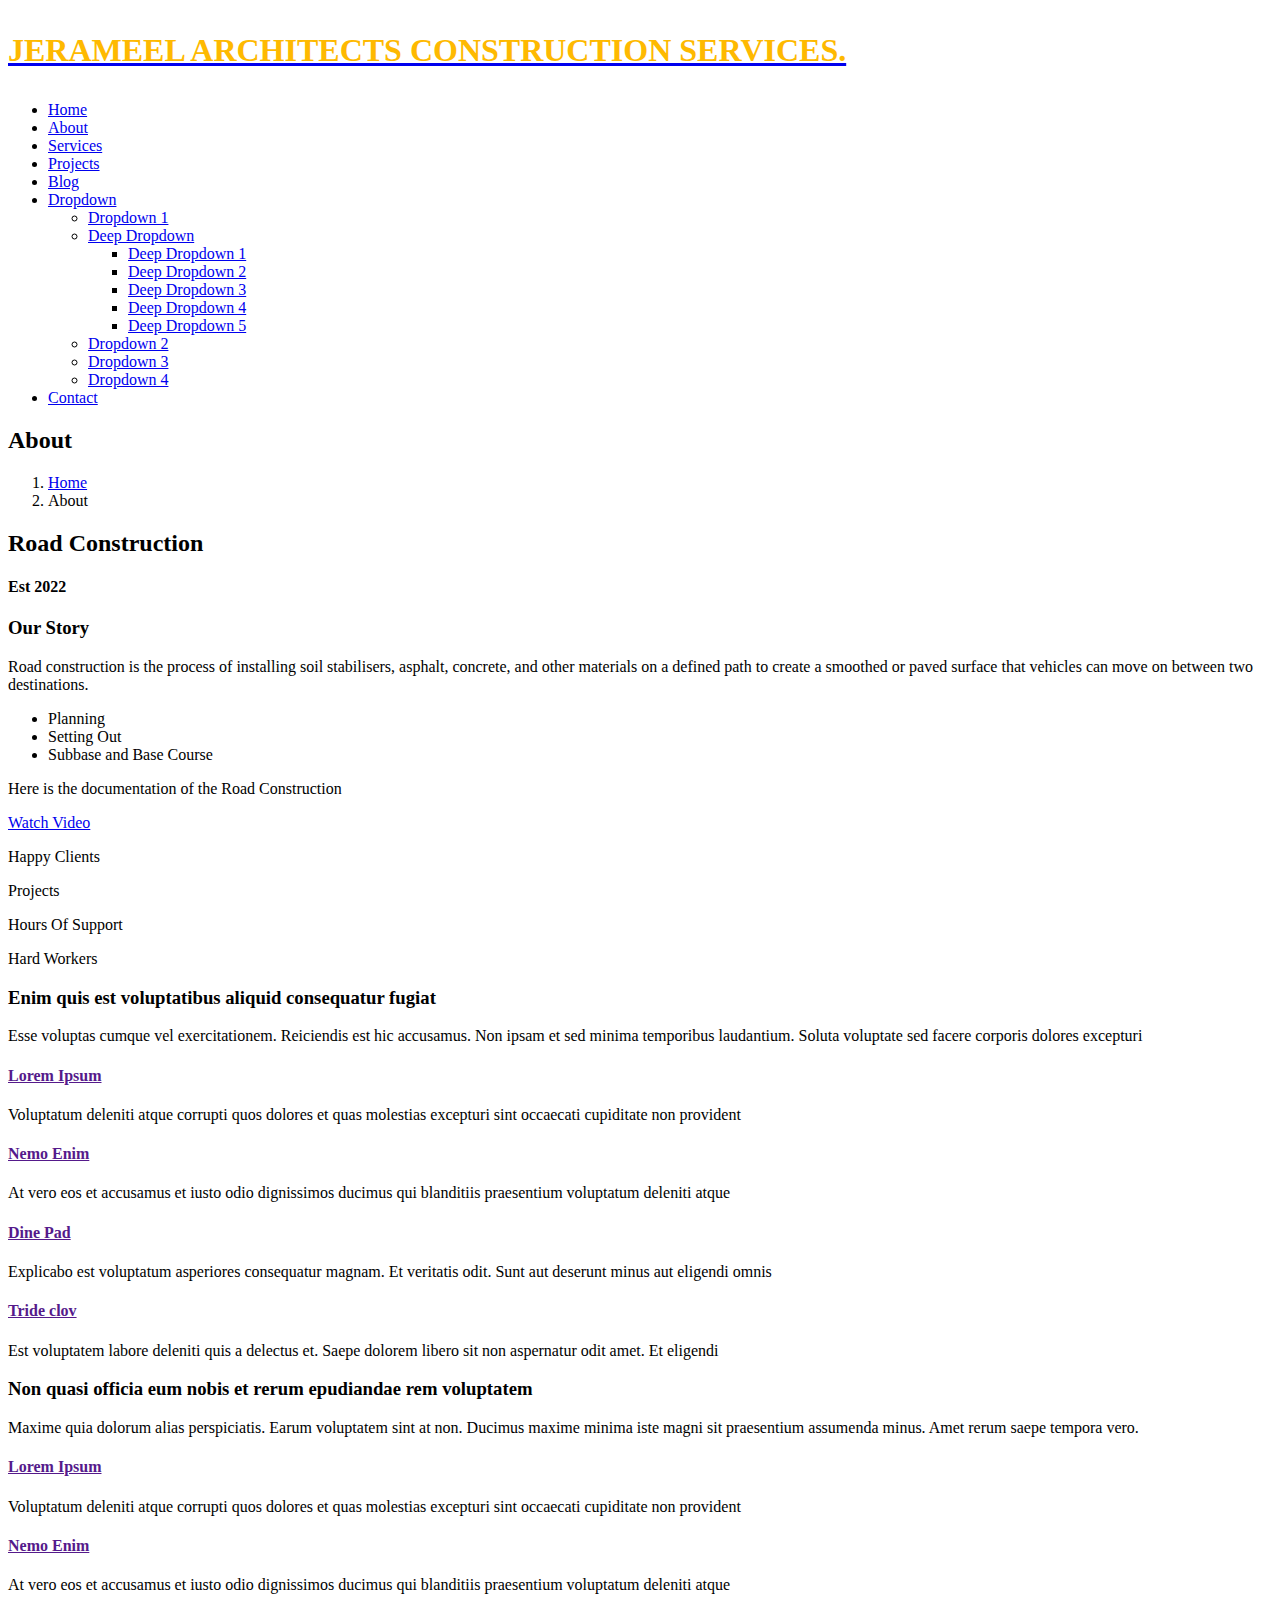
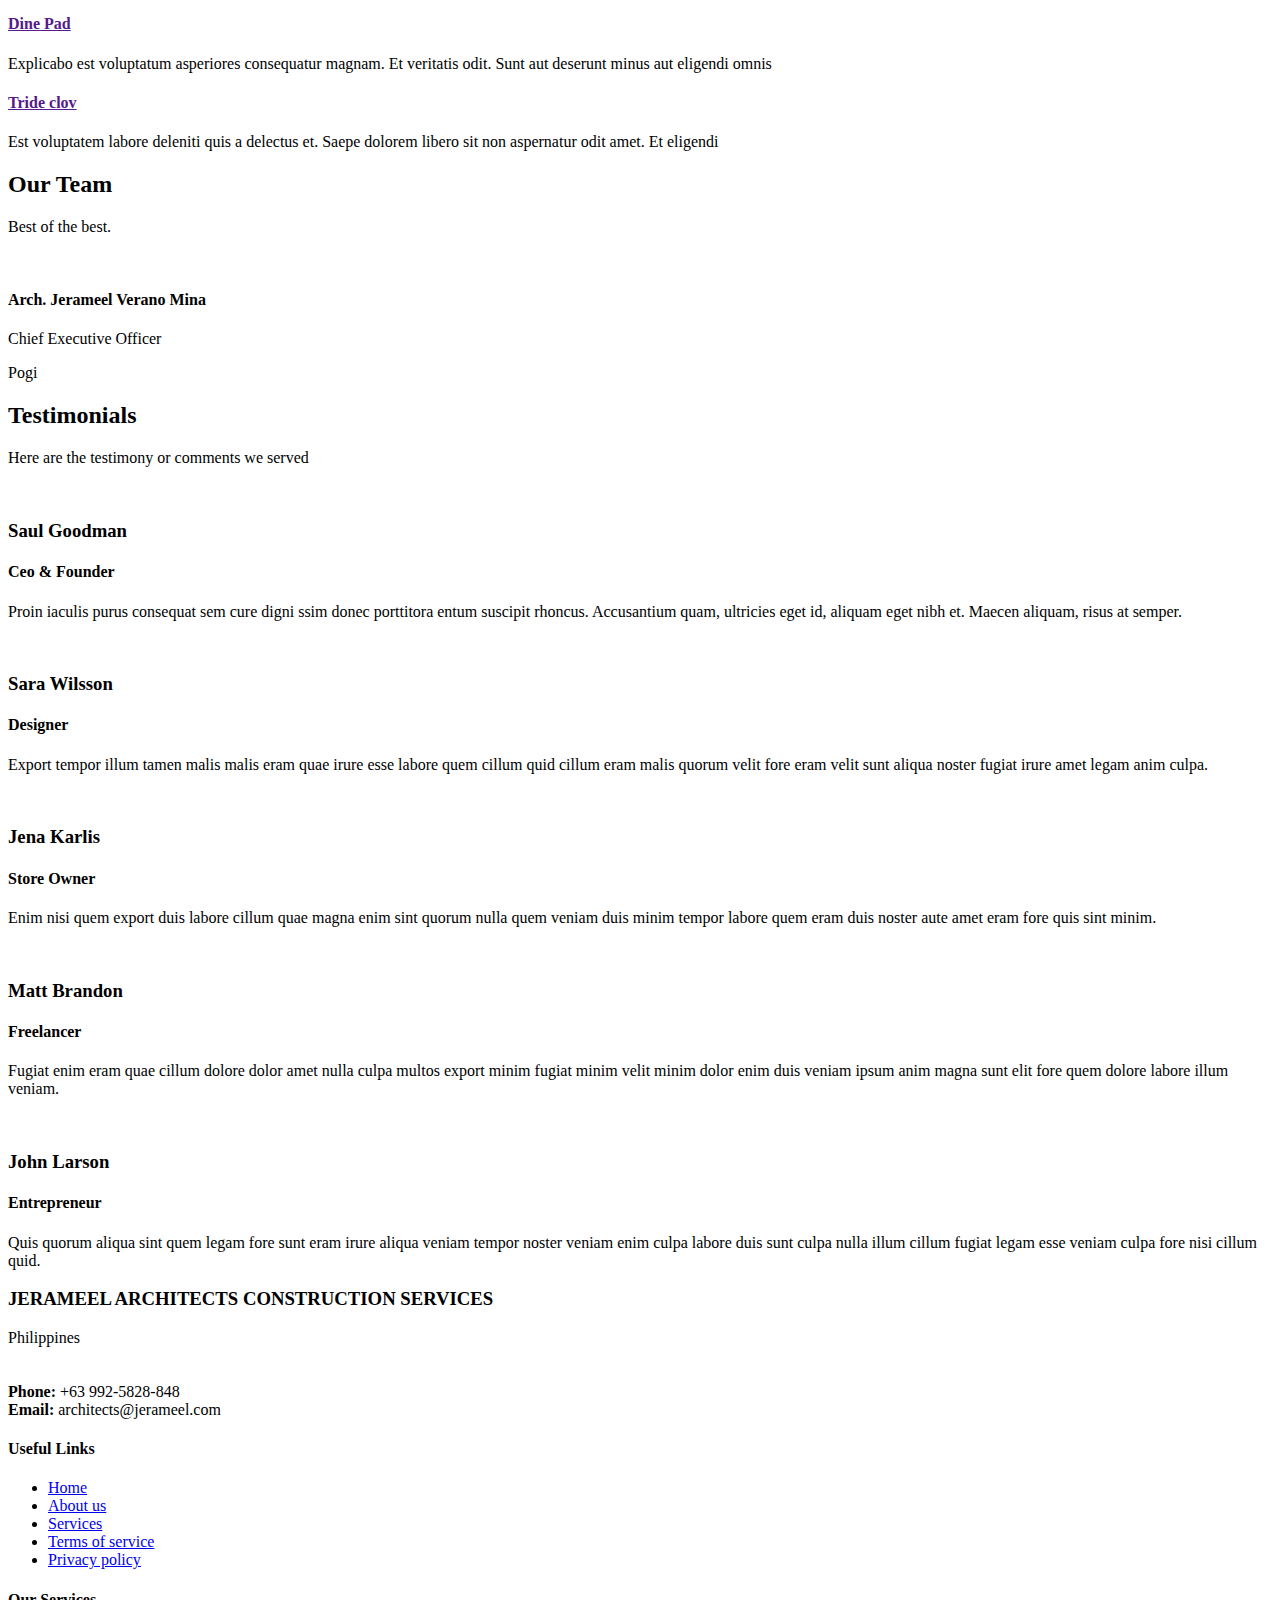
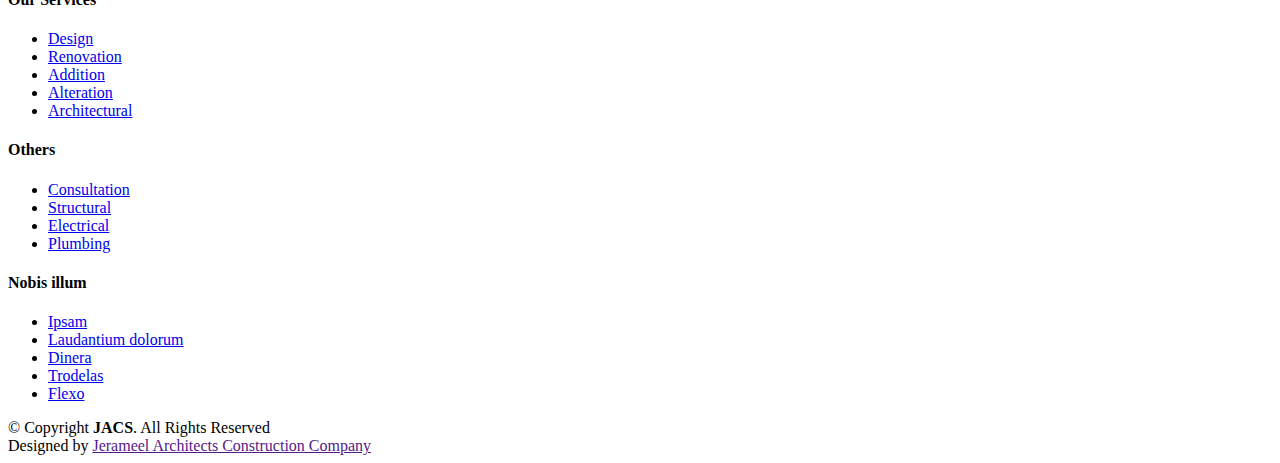
==== about.html @ 63c8a8a0 "Add files via upload" ====
<!DOCTYPE html>
<html lang="en">

<head>
  <meta charset="utf-8">
  <meta content="width=device-width, initial-scale=1.0" name="viewport">

  <title>JACS Bootstrap Template - About</title>
  <meta content="" name="description">
  <meta content="" name="keywords">

  <!-- Favicons -->
  <link href="assets/img/favicon.png" rel="icon">
  <link href="assets/img/apple-touch-icon.png" rel="apple-touch-icon">

  <!-- Google Fonts -->
  <link rel="preconnect" href="https://fonts.googleapis.com">
  <link rel="preconnect" href="https://fonts.gstatic.com" crossorigin>
  <link href="https://fonts.googleapis.com/css2?family=Open+Sans:ital,wght@0,300;0,400;0,500;0,600;0,700;1,300;1,400;1,600;1,700&family=Roboto:ital,wght@0,300;0,400;0,500;0,600;0,700;1,300;1,400;1,500;1,600;1,700&family=Work+Sans:ital,wght@0,300;0,400;0,500;0,600;0,700;1,300;1,400;1,500;1,600;1,700&display=swap" rel="stylesheet">

  <!-- Vendor CSS Files -->
  <link href="assets/vendor/bootstrap/css/bootstrap.min.css" rel="stylesheet">
  <link href="assets/vendor/bootstrap-icons/bootstrap-icons.css" rel="stylesheet">
  <link href="assets/vendor/fontawesome-free/css/all.min.css" rel="stylesheet">
  <link href="assets/vendor/aos/aos.css" rel="stylesheet">
  <link href="assets/vendor/glightbox/css/glightbox.min.css" rel="stylesheet">
  <link href="assets/vendor/swiper/swiper-bundle.min.css" rel="stylesheet">

  <!-- Template Main CSS File -->
  <link href="assets/css/main.css" rel="stylesheet">

  <!-- =======================================================
  * Template Name: JACS - v1.3.0
  * Template URL: https://bootstrapmade.com/JACS-bootstrap-construction-website-template/
  * Author: BootstrapMade.com
  * License: https://bootstrapmade.com/license/
  ======================================================== -->
</head>

<body>

  <!-- ======= Header ======= -->
  <header id="header" class="header d-flex align-items-center">
    <div class="container-fluid container-xl d-flex align-items-center justify-content-between">

      <a href="index.html" class="logo d-flex align-items-center">
        <!-- Uncomment the line below if you also wish to use an image logo -->
        <!-- <img src="assets/img/logo.png" alt=""> -->
        <h1><p style="color:#feb900">JERAMEEL ARCHITECTS CONSTRUCTION SERVICES.</p></h1>
      </a>

      <i class="mobile-nav-toggle mobile-nav-show bi bi-list"></i>
      <i class="mobile-nav-toggle mobile-nav-hide d-none bi bi-x"></i>
      <nav id="navbar" class="navbar">
        <ul>
          <li><a href="index.html">Home</a></li>
          <li><a href="about.html" class="active">About</a></li>
          <li><a href="services.html">Services</a></li>
          <li><a href="projects.html">Projects</a></li>
          <li><a href="blog.html">Blog</a></li>
          <li class="dropdown"><a href="#"><span>Dropdown</span> <i class="bi bi-chevron-down dropdown-indicator"></i></a>
            <ul>
              <li><a href="#">Dropdown 1</a></li>
              <li class="dropdown"><a href="#"><span>Deep Dropdown</span> <i class="bi bi-chevron-down dropdown-indicator"></i></a>
                <ul>
                  <li><a href="#">Deep Dropdown 1</a></li>
                  <li><a href="#">Deep Dropdown 2</a></li>
                  <li><a href="#">Deep Dropdown 3</a></li>
                  <li><a href="#">Deep Dropdown 4</a></li>
                  <li><a href="#">Deep Dropdown 5</a></li>
                </ul>
              </li>
              <li><a href="#">Dropdown 2</a></li>
              <li><a href="#">Dropdown 3</a></li>
              <li><a href="#">Dropdown 4</a></li>
            </ul>
          </li>
          <li><a href="contact.html">Contact</a></li>
        </ul>
      </nav><!-- .navbar -->

    </div>
  </header><!-- End Header -->

  <main id="main">

    <!-- ======= Breadcrumbs ======= -->
    <div class="breadcrumbs d-flex align-items-center" style="background-image: url('assets/img/breadcrumbs-bg.jpg');">
      <div class="container position-relative d-flex flex-column align-items-center" data-aos="fade">

        <h2>About</h2>
        <ol>
          <li><a href="index.html">Home</a></li>
          <li>About</li>
        </ol>

      </div>
    </div><!-- End Breadcrumbs -->

    <!-- ======= About Section ======= -->
    <section id="about" class="about">
      <div class="container" data-aos="fade-up">

        <div class="row position-relative">

          <div class="col-lg-7 about-img" style="background-image: url(assets/img/about.jpg);"></div>

          <div class="col-lg-7">
            <h2>Road Construction</h2>
            <div class="our-story">
              <h4>Est 2022</h4>
              <h3>Our Story</h3>
              <p>Road construction is the process of installing soil stabilisers, asphalt, concrete, and other materials on a defined path to create a smoothed or paved surface that vehicles can move on between two destinations.</p>
              <ul>
                <li><i class="bi bi-check-circle"></i> <span>Planning</span></li>
                <li><i class="bi bi-check-circle"></i> <span>Setting Out</span></li>
                <li><i class="bi bi-check-circle"></i> <span>Subbase and Base Course</span></li>
              </ul>
              <p>Here is the documentation of the Road Construction</p>

              <div class="watch-video d-flex align-items-center position-relative">
                <i class="bi bi-play-circle"></i>
                <a href="https://www.youtube.com/watch?v=LXb3EKWsInQ" class="glightbox stretched-link">Watch Video</a>
              </div>
            </div>
          </div>

        </div>

      </div>
    </section>
    <!-- End About Section -->

    <!-- ======= Stats Counter Section ======= -->
    <section id="stats-counter" class="stats-counter section-bg">
      <div class="container">

        <div class="row gy-4">

          <div class="col-lg-3 col-md-6">
            <div class="stats-item d-flex align-items-center w-100 h-100">
              <i class="bi bi-emoji-smile color-blue flex-shrink-0"></i>
              <div>
                <span data-purecounter-start="0" data-purecounter-end="232" data-purecounter-duration="1" class="purecounter"></span>
                <p>Happy Clients</p>
              </div>
            </div>
          </div><!-- End Stats Item -->

          <div class="col-lg-3 col-md-6">
            <div class="stats-item d-flex align-items-center w-100 h-100">
              <i class="bi bi-journal-richtext color-orange flex-shrink-0"></i>
              <div>
                <span data-purecounter-start="0" data-purecounter-end="521" data-purecounter-duration="1" class="purecounter"></span>
                <p>Projects</p>
              </div>
            </div>
          </div><!-- End Stats Item -->

          <div class="col-lg-3 col-md-6">
            <div class="stats-item d-flex align-items-center w-100 h-100">
              <i class="bi bi-headset color-green flex-shrink-0"></i>
              <div>
                <span data-purecounter-start="0" data-purecounter-end="1463" data-purecounter-duration="1" class="purecounter"></span>
                <p>Hours Of Support</p>
              </div>
            </div>
          </div><!-- End Stats Item -->

          <div class="col-lg-3 col-md-6">
            <div class="stats-item d-flex align-items-center w-100 h-100">
              <i class="bi bi-people color-pink flex-shrink-0"></i>
              <div>
                <span data-purecounter-start="0" data-purecounter-end="15" data-purecounter-duration="1" class="purecounter"></span>
                <p>Hard Workers</p>
              </div>
            </div>
          </div><!-- End Stats Item -->

        </div>

      </div>
    </section><!-- End Stats Counter Section -->

    <!-- ======= Alt Services Section ======= -->
    <section id="alt-services" class="alt-services">
      <div class="container" data-aos="fade-up">

        <div class="row justify-content-around gy-4">
          <div class="col-lg-6 img-bg" style="background-image: url(assets/img/alt-services.jpg);" data-aos="zoom-in" data-aos-delay="100"></div>

          <div class="col-lg-5 d-flex flex-column justify-content-center">
            <h3>Enim quis est voluptatibus aliquid consequatur fugiat</h3>
            <p>Esse voluptas cumque vel exercitationem. Reiciendis est hic accusamus. Non ipsam et sed minima temporibus laudantium. Soluta voluptate sed facere corporis dolores excepturi</p>

            <div class="icon-box d-flex position-relative" data-aos="fade-up" data-aos-delay="100">
              <i class="bi bi-easel flex-shrink-0"></i>
              <div>
                <h4><a href="" class="stretched-link">Lorem Ipsum</a></h4>
                <p>Voluptatum deleniti atque corrupti quos dolores et quas molestias excepturi sint occaecati cupiditate non provident</p>
              </div>
            </div><!-- End Icon Box -->

            <div class="icon-box d-flex position-relative" data-aos="fade-up" data-aos-delay="200">
              <i class="bi bi-patch-check flex-shrink-0"></i>
              <div>
                <h4><a href="" class="stretched-link">Nemo Enim</a></h4>
                <p>At vero eos et accusamus et iusto odio dignissimos ducimus qui blanditiis praesentium voluptatum deleniti atque</p>
              </div>
            </div><!-- End Icon Box -->

            <div class="icon-box d-flex position-relative" data-aos="fade-up" data-aos-delay="300">
              <i class="bi bi-brightness-high flex-shrink-0"></i>
              <div>
                <h4><a href="" class="stretched-link">Dine Pad</a></h4>
                <p>Explicabo est voluptatum asperiores consequatur magnam. Et veritatis odit. Sunt aut deserunt minus aut eligendi omnis</p>
              </div>
            </div><!-- End Icon Box -->

            <div class="icon-box d-flex position-relative" data-aos="fade-up" data-aos-delay="400">
              <i class="bi bi-brightness-high flex-shrink-0"></i>
              <div>
                <h4><a href="" class="stretched-link">Tride clov</a></h4>
                <p>Est voluptatem labore deleniti quis a delectus et. Saepe dolorem libero sit non aspernatur odit amet. Et eligendi</p>
              </div>
            </div><!-- End Icon Box -->

          </div>
        </div>

      </div>
    </section><!-- End Alt Services Section -->

    <!-- ======= Alt Services Section 2 ======= -->
    <section id="alt-services-2" class="alt-services section-bg">
      <div class="container" data-aos="fade-up">

        <div class="row justify-content-around gy-4">
          <div class="col-lg-5 d-flex flex-column justify-content-center">
            <h3>Non quasi officia eum nobis et rerum epudiandae rem voluptatem</h3>
            <p>Maxime quia dolorum alias perspiciatis. Earum voluptatem sint at non. Ducimus maxime minima iste magni sit praesentium assumenda minus. Amet rerum saepe tempora vero.</p>

            <div class="icon-box d-flex position-relative" data-aos="fade-up" data-aos-delay="100">
              <i class="bi bi-easel flex-shrink-0"></i>
              <div>
                <h4><a href="" class="stretched-link">Lorem Ipsum</a></h4>
                <p>Voluptatum deleniti atque corrupti quos dolores et quas molestias excepturi sint occaecati cupiditate non provident</p>
              </div>
            </div><!-- End Icon Box -->

            <div class="icon-box d-flex position-relative" data-aos="fade-up" data-aos-delay="200">
              <i class="bi bi-patch-check flex-shrink-0"></i>
              <div>
                <h4><a href="" class="stretched-link">Nemo Enim</a></h4>
                <p>At vero eos et accusamus et iusto odio dignissimos ducimus qui blanditiis praesentium voluptatum deleniti atque</p>
              </div>
            </div><!-- End Icon Box -->

            <div class="icon-box d-flex position-relative" data-aos="fade-up" data-aos-delay="300">
              <i class="bi bi-brightness-high flex-shrink-0"></i>
              <div>
                <h4><a href="" class="stretched-link">Dine Pad</a></h4>
                <p>Explicabo est voluptatum asperiores consequatur magnam. Et veritatis odit. Sunt aut deserunt minus aut eligendi omnis</p>
              </div>
            </div><!-- End Icon Box -->

            <div class="icon-box d-flex position-relative" data-aos="fade-up" data-aos-delay="400">
              <i class="bi bi-brightness-high flex-shrink-0"></i>
              <div>
                <h4><a href="" class="stretched-link">Tride clov</a></h4>
                <p>Est voluptatem labore deleniti quis a delectus et. Saepe dolorem libero sit non aspernatur odit amet. Et eligendi</p>
              </div>
            </div><!-- End Icon Box -->
          </div>

          <div class="col-lg-6 img-bg" style="background-image: url(assets/img/alt-services-2.jpg);" data-aos="zoom-in" data-aos-delay="100"></div>
        </div>

      </div>
    </section><!-- End Alt Services Section 2 -->

    <!-- ======= Our Team Section ======= -->
    <section id="team" class="team">
      <div class="container" data-aos="fade-up">

        <div class="section-header">
          <h2>Our Team</h2>
          <p>Best of the best.</p>
        </div>

        <div class="row gy-5">

          <div class="col-lg-4 member" data-aos="fade-up" data-aos-delay="100">
            <div class="member-img">
              <img src="assets/img/team/team-1.jpg" class="img-fluid" alt="">
              <div class="social">
                <a href="#"><i class="bi bi-twitter"></i></a>
                <a href="#"><i class="bi bi-facebook"></i></a>
                <a href="#"><i class="bi bi-instagram"></i></a>
                <a href="#"><i class="bi bi-linkedin"></i></a>
              </div>
            </div>
            <div class="member-info text-center">
              <h4>Arch. Jerameel Verano Mina</h4>
              <span>Chief Executive Officer</span>
              <p>Pogi</p>
            </div>
          </div><!-- End Team Member -->

      
    </section><!-- End Our Team Section -->

    <!-- ======= Testimonials Section ======= -->
    <section id="testimonials" class="testimonials section-bg">
      <div class="container" data-aos="fade-up">

        <div class="section-header">
          <h2>Testimonials</h2>
          <p>Here are the testimony or comments we served</p>
        </div>

        <div class="slides-2 swiper">
          <div class="swiper-wrapper">

            <div class="swiper-slide">
              <div class="testimonial-wrap">
                <div class="testimonial-item">
                  <img src="assets/img/testimonials/testimonials-1.jpg" class="testimonial-img" alt="">
                  <h3>Saul Goodman</h3>
                  <h4>Ceo &amp; Founder</h4>
                  <div class="stars">
                    <i class="bi bi-star-fill"></i><i class="bi bi-star-fill"></i><i class="bi bi-star-fill"></i><i class="bi bi-star-fill"></i><i class="bi bi-star-fill"></i>
                  </div>
                  <p>
                    <i class="bi bi-quote quote-icon-left"></i>
                    Proin iaculis purus consequat sem cure digni ssim donec porttitora entum suscipit rhoncus. Accusantium quam, ultricies eget id, aliquam eget nibh et. Maecen aliquam, risus at semper.
                    <i class="bi bi-quote quote-icon-right"></i>
                  </p>
                </div>
              </div>
            </div><!-- End testimonial item -->

            <div class="swiper-slide">
              <div class="testimonial-wrap">
                <div class="testimonial-item">
                  <img src="assets/img/testimonials/testimonials-2.jpg" class="testimonial-img" alt="">
                  <h3>Sara Wilsson</h3>
                  <h4>Designer</h4>
                  <div class="stars">
                    <i class="bi bi-star-fill"></i><i class="bi bi-star-fill"></i><i class="bi bi-star-fill"></i><i class="bi bi-star-fill"></i><i class="bi bi-star-fill"></i>
                  </div>
                  <p>
                    <i class="bi bi-quote quote-icon-left"></i>
                    Export tempor illum tamen malis malis eram quae irure esse labore quem cillum quid cillum eram malis quorum velit fore eram velit sunt aliqua noster fugiat irure amet legam anim culpa.
                    <i class="bi bi-quote quote-icon-right"></i>
                  </p>
                </div>
              </div>
            </div><!-- End testimonial item -->

            <div class="swiper-slide">
              <div class="testimonial-wrap">
                <div class="testimonial-item">
                  <img src="assets/img/testimonials/testimonials-3.jpg" class="testimonial-img" alt="">
                  <h3>Jena Karlis</h3>
                  <h4>Store Owner</h4>
                  <div class="stars">
                    <i class="bi bi-star-fill"></i><i class="bi bi-star-fill"></i><i class="bi bi-star-fill"></i><i class="bi bi-star-fill"></i><i class="bi bi-star-fill"></i>
                  </div>
                  <p>
                    <i class="bi bi-quote quote-icon-left"></i>
                    Enim nisi quem export duis labore cillum quae magna enim sint quorum nulla quem veniam duis minim tempor labore quem eram duis noster aute amet eram fore quis sint minim.
                    <i class="bi bi-quote quote-icon-right"></i>
                  </p>
                </div>
              </div>
            </div><!-- End testimonial item -->

            <div class="swiper-slide">
              <div class="testimonial-wrap">
                <div class="testimonial-item">
                  <img src="assets/img/testimonials/testimonials-4.jpg" class="testimonial-img" alt="">
                  <h3>Matt Brandon</h3>
                  <h4>Freelancer</h4>
                  <div class="stars">
                    <i class="bi bi-star-fill"></i><i class="bi bi-star-fill"></i><i class="bi bi-star-fill"></i><i class="bi bi-star-fill"></i><i class="bi bi-star-fill"></i>
                  </div>
                  <p>
                    <i class="bi bi-quote quote-icon-left"></i>
                    Fugiat enim eram quae cillum dolore dolor amet nulla culpa multos export minim fugiat minim velit minim dolor enim duis veniam ipsum anim magna sunt elit fore quem dolore labore illum veniam.
                    <i class="bi bi-quote quote-icon-right"></i>
                  </p>
                </div>
              </div>
            </div><!-- End testimonial item -->

            <div class="swiper-slide">
              <div class="testimonial-wrap">
                <div class="testimonial-item">
                  <img src="assets/img/testimonials/testimonials-5.jpg" class="testimonial-img" alt="">
                  <h3>John Larson</h3>
                  <h4>Entrepreneur</h4>
                  <div class="stars">
                    <i class="bi bi-star-fill"></i><i class="bi bi-star-fill"></i><i class="bi bi-star-fill"></i><i class="bi bi-star-fill"></i><i class="bi bi-star-fill"></i>
                  </div>
                  <p>
                    <i class="bi bi-quote quote-icon-left"></i>
                    Quis quorum aliqua sint quem legam fore sunt eram irure aliqua veniam tempor noster veniam enim culpa labore duis sunt culpa nulla illum cillum fugiat legam esse veniam culpa fore nisi cillum quid.
                    <i class="bi bi-quote quote-icon-right"></i>
                  </p>
                </div>
              </div>
            </div><!-- End testimonial item -->

          </div>
          <div class="swiper-pagination"></div>
        </div>

      </div>
    </section><!-- End Testimonials Section -->

  </main><!-- End #main -->

  <!-- ======= Footer ======= -->
  <footer id="footer" class="footer">

    <div class="footer-content position-relative">
      <div class="container">
        <div class="row">

          <div class="col-lg-4 col-md-6">
            <div class="footer-info">
              <h3>JERAMEEL ARCHITECTS CONSTRUCTION SERVICES</h3>
              <p>
                Philippines <br>
               <br><br>
                <strong>Phone:</strong> +63 992-5828-848<br>
                <strong>Email:</strong> architects@jerameel.com<br>
              </p>
              <div class="social-links d-flex mt-3">
                <a href="#" class="d-flex align-items-center justify-content-center"><i class="bi bi-twitter"></i></a>
                <a href="#" class="d-flex align-items-center justify-content-center"><i class="bi bi-facebook"></i></a>
                <a href="#" class="d-flex align-items-center justify-content-center"><i class="bi bi-instagram"></i></a>
                <a href="#" class="d-flex align-items-center justify-content-center"><i class="bi bi-linkedin"></i></a>
              </div>
            </div>
          </div><!-- End footer info column-->

          <div class="col-lg-2 col-md-3 footer-links">
            <h4>Useful Links</h4>
            <ul>
              <li><a href="#">Home</a></li>
              <li><a href="#">About us</a></li>
              <li><a href="#">Services</a></li>
              <li><a href="#">Terms of service</a></li>
              <li><a href="#">Privacy policy</a></li>
            </ul>
          </div><!-- End footer links column-->

          <div class="col-lg-2 col-md-3 footer-links">
            <h4>Our Services</h4>
            <ul>
              <li><a href="#">Design</a></li>
              <li><a href="#">Renovation</a></li>
              <li><a href="#">Addition</a></li>
              <li><a href="#">Alteration</a></li>
              <li><a href="#">Architectural</a></li>

            </ul>
          </div><!-- End footer links column-->

          <div class="col-lg-2 col-md-3 footer-links">
            <h4>Others </h4>
            <ul>
              <li><a href="#">Consultation</a></li>
              <li><a href="#">Structural</a></li>
              <li><a href="#">Electrical</a></li>
              <li><a href="#">Plumbing</a></li>
            </ul>
          </div><!-- End footer links column-->

          <div class="col-lg-2 col-md-3 footer-links">
            <h4>Nobis illum</h4>
            <ul>
              <li><a href="#">Ipsam</a></li>
              <li><a href="#">Laudantium dolorum</a></li>
              <li><a href="#">Dinera</a></li>
              <li><a href="#">Trodelas</a></li>
              <li><a href="#">Flexo</a></li>
            </ul>
          </div><!-- End footer links column-->

        </div>
      </div>
    </div>

    <div class="footer-legal text-center position-relative">
      <div class="container">
        <div class="copyright">
          &copy; Copyright <strong><span>JACS</span></strong>. All Rights Reserved
        </div>
        <div class="credits">
          <!-- All the links in the footer should remain intact. -->
          <!-- You can delete the links only if you purchased the pro version. -->
          <!-- Licensing information: https://bootstrapmade.com/license/ -->
          <!-- Purchase the pro version with working PHP/AJAX contact form: https://bootstrapmade.com/JACS-bootstrap-construction-website-template/ -->
          Designed by <a href="">Jerameel Architects Construction Company</a>
        </div>
      </div>
    </div>

  </footer>
  <!-- End Footer -->

  <a href="#" class="scroll-top d-flex align-items-center justify-content-center"><i class="bi bi-arrow-up-short"></i></a>

  <div id="preloader"></div>

  <!-- Vendor JS Files -->
  <script src="assets/vendor/bootstrap/js/bootstrap.bundle.min.js"></script>
  <script src="assets/vendor/aos/aos.js"></script>
  <script src="assets/vendor/glightbox/js/glightbox.min.js"></script>
  <script src="assets/vendor/isotope-layout/isotope.pkgd.min.js"></script>
  <script src="assets/vendor/swiper/swiper-bundle.min.js"></script>
  <script src="assets/vendor/purecounter/purecounter_vanilla.js"></script>
  <script src="assets/vendor/php-email-form/validate.js"></script>

  <!-- Template Main JS File -->
  <script src="assets/js/main.js"></script>

</body>

</html>
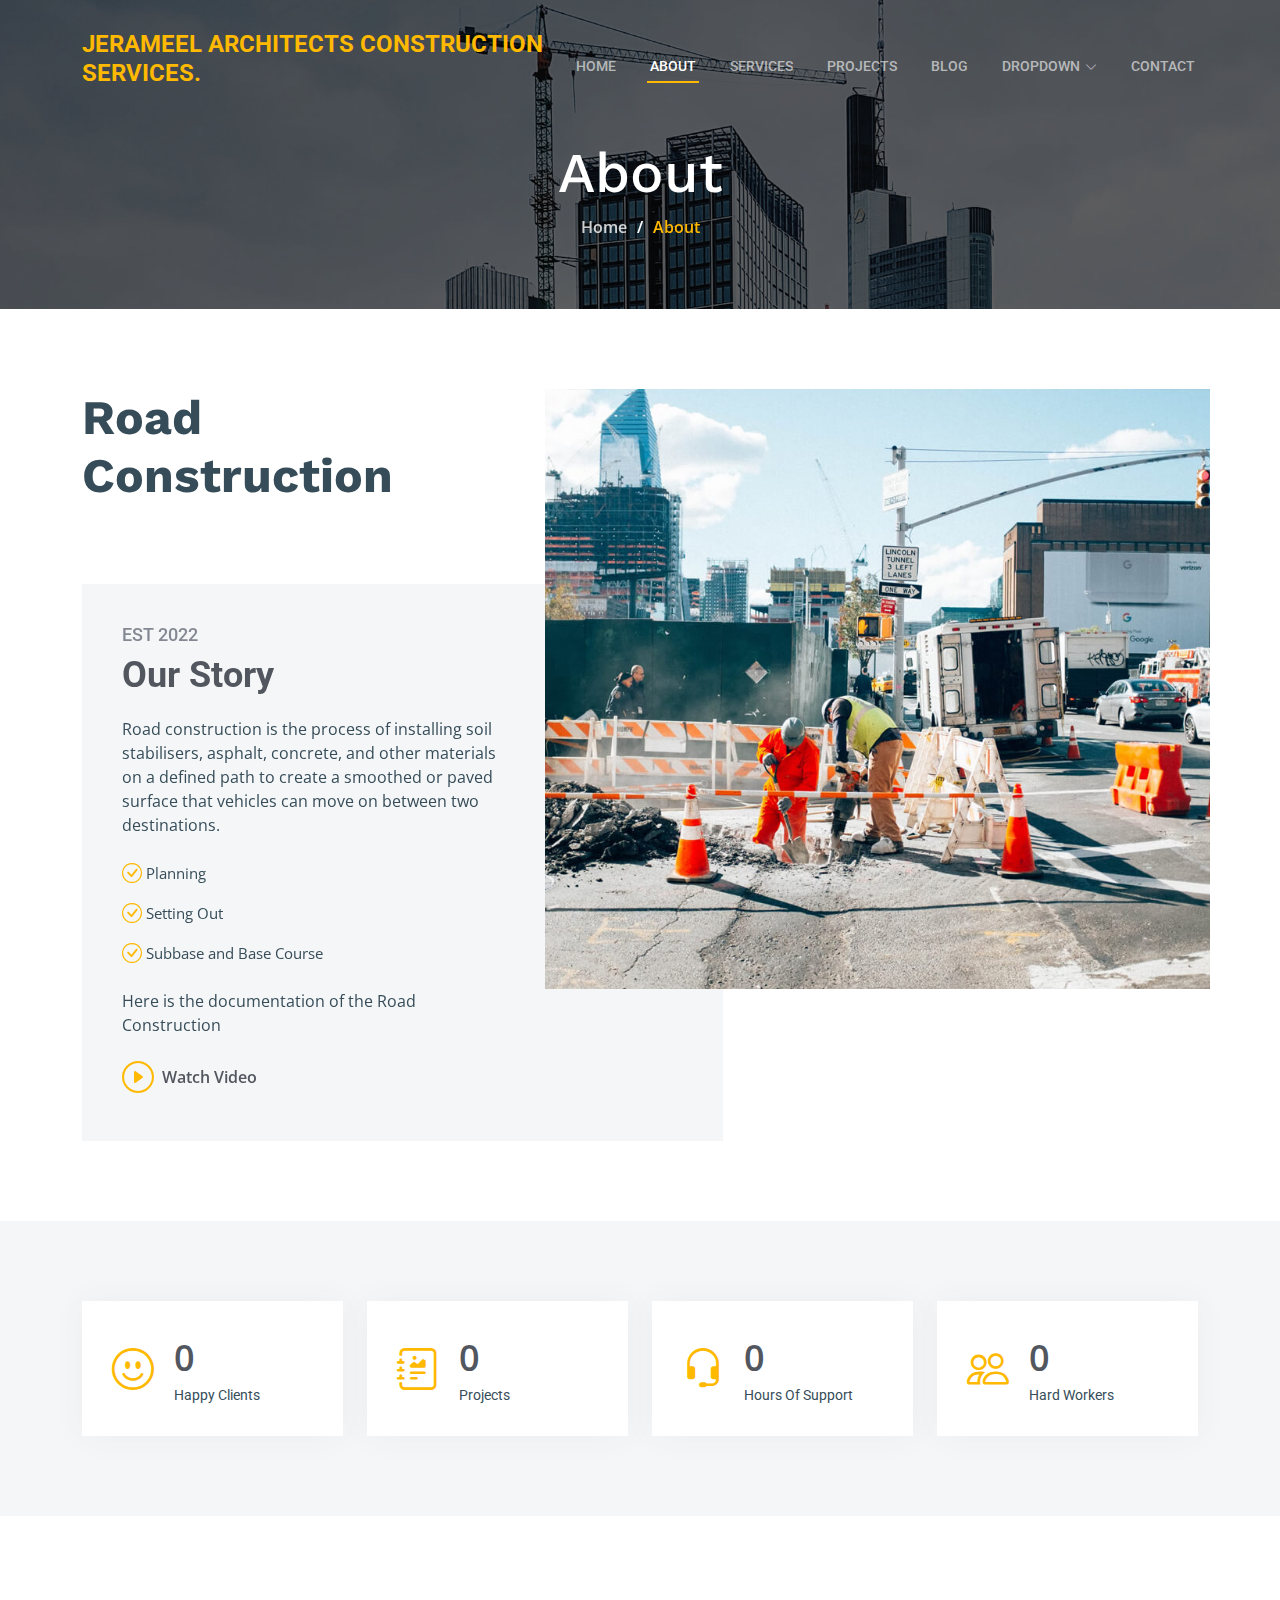
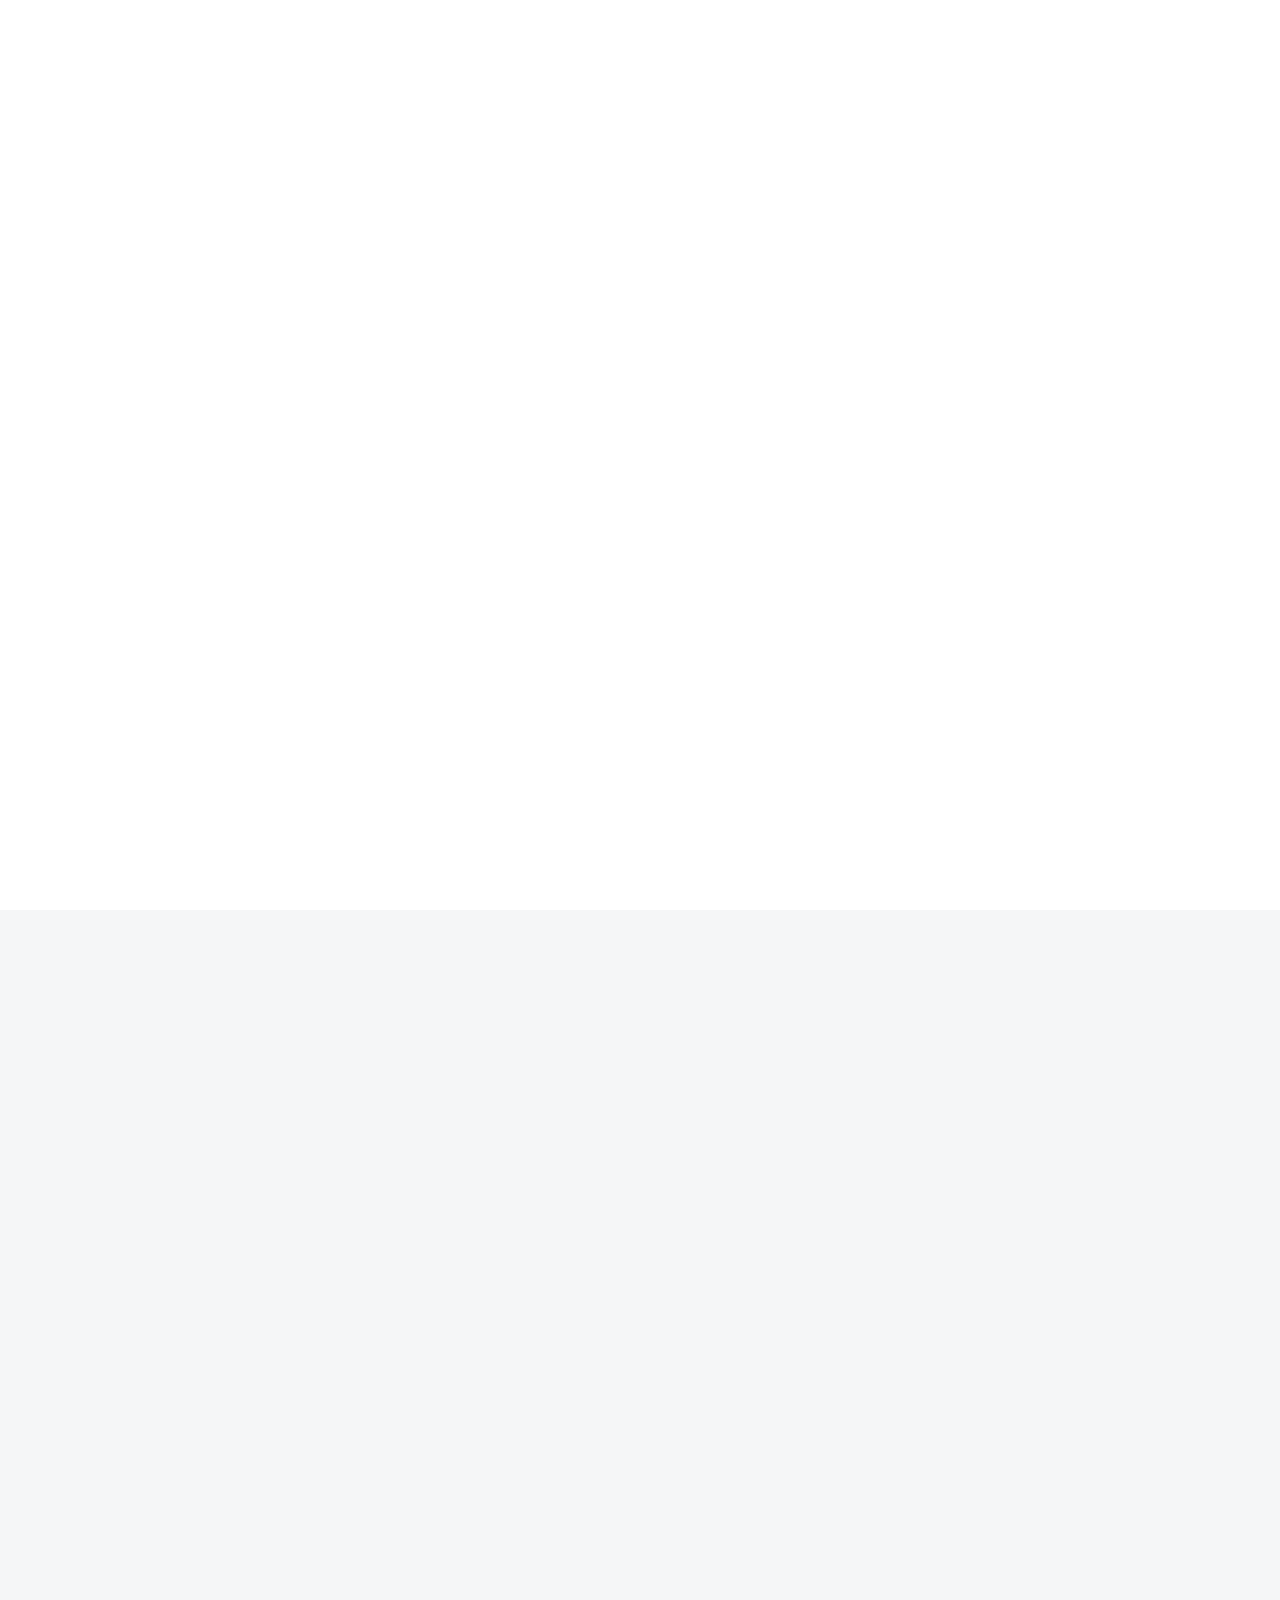
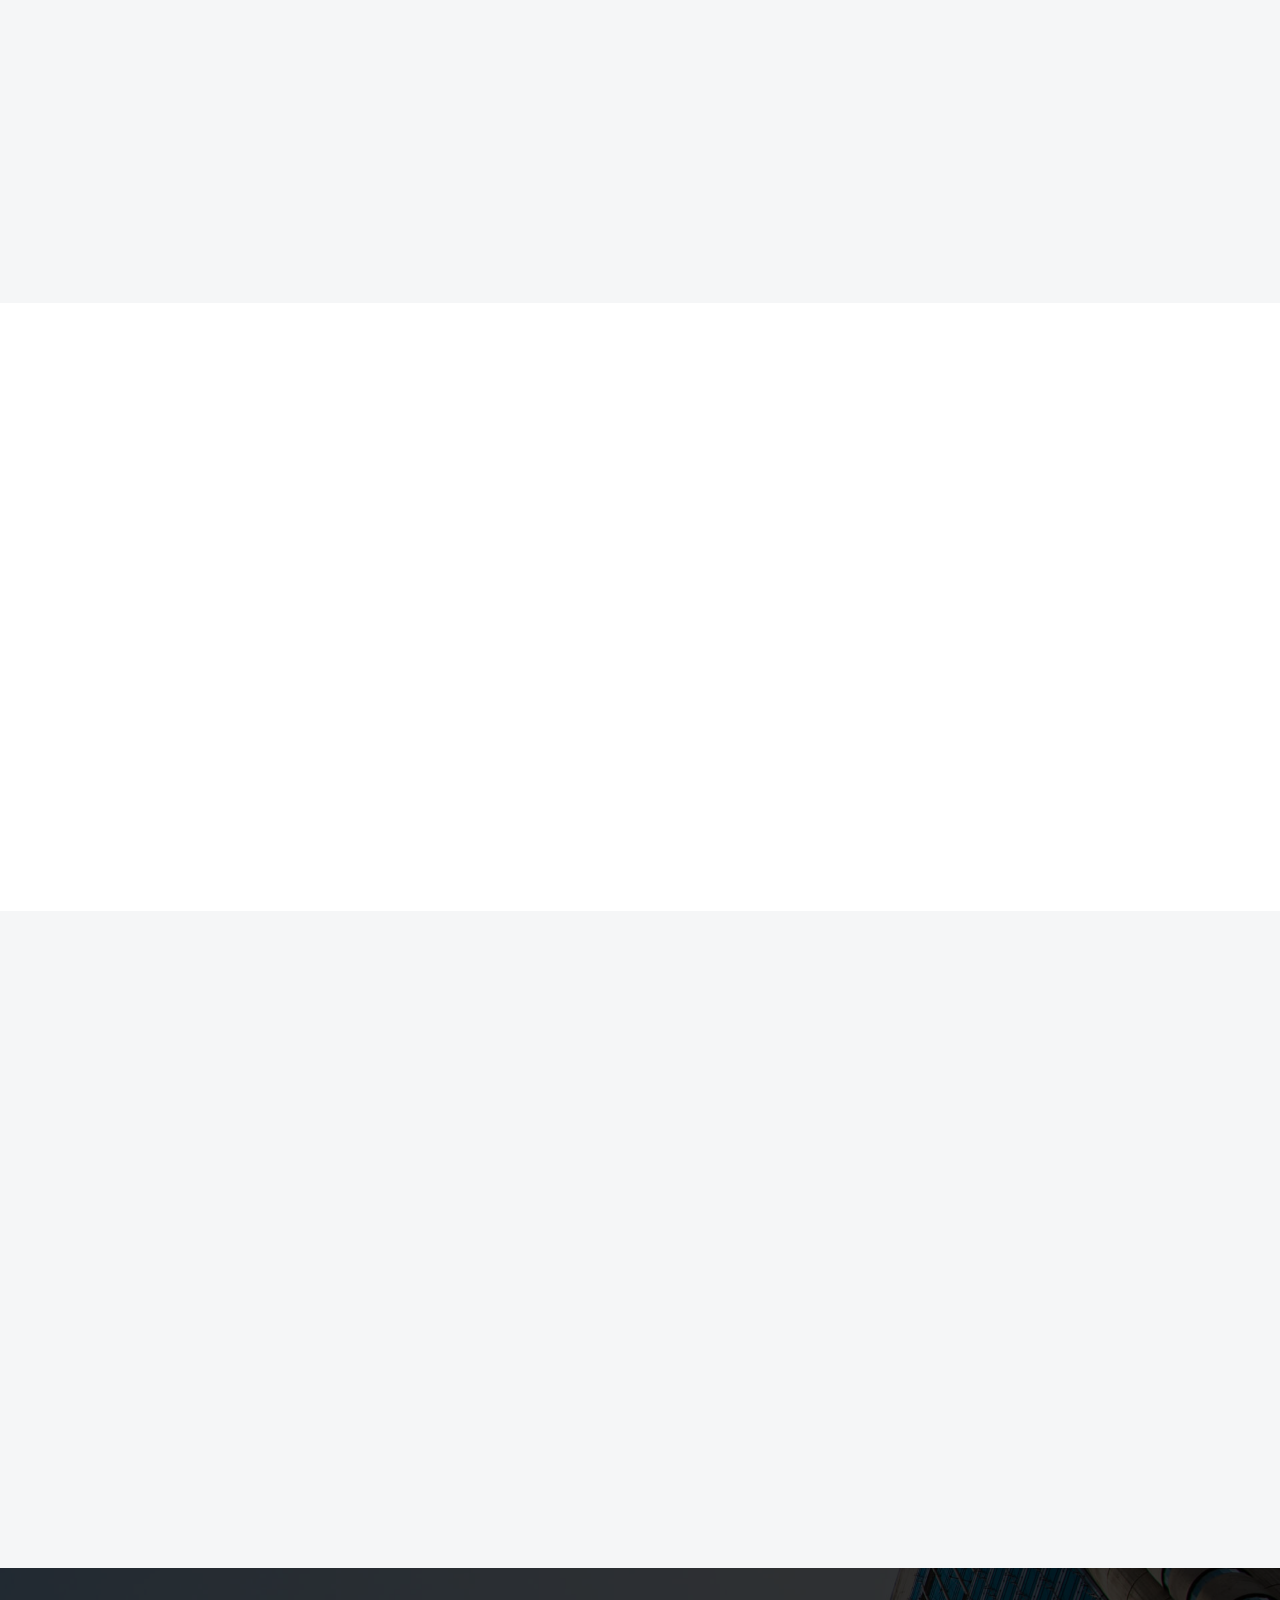
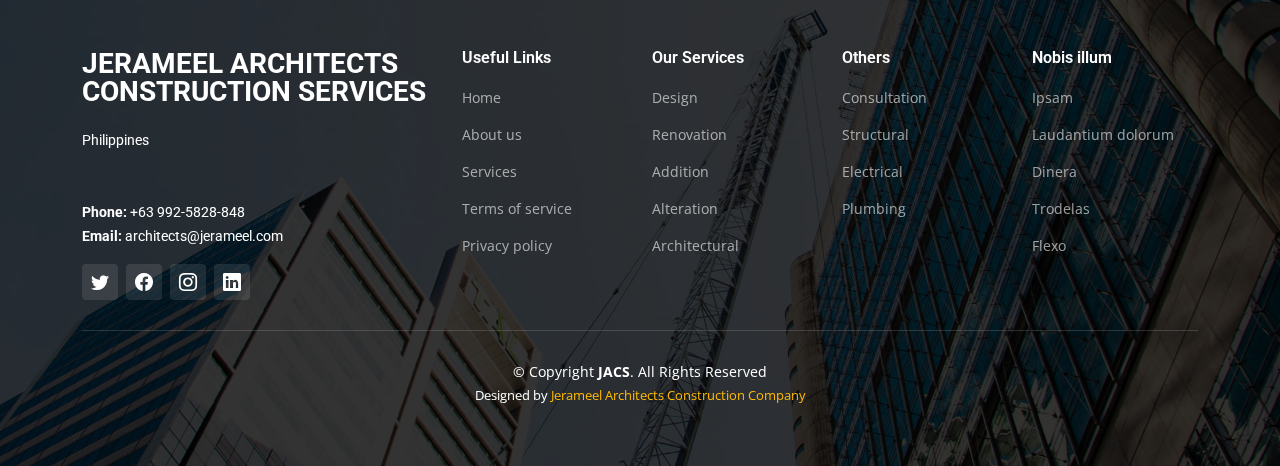
==== commit 4f56edaf: "gjgjg" ====
--- a/about.html
+++ b/about.html
@@ -3,9 +3,9 @@
 
 <head>
   <meta charset="utf-8">
-  <meta content="width=device-width, initial-scale=1.0" name="viewport">
-
-  <title>JACS Bootstrap Template - About</title>
+  <meta content="width=device-width, initial-scale=1.0" name="viewport" >
+
+  <title>JACS okay</title>
   <meta content="" name="description">
   <meta content="" name="keywords">
 
--- a/assets/vendor/fontawesome-free/css/all.min.css
+++ b/assets/vendor/fontawesome-free/css/all.min.css
@@ -0,0 +1,6 @@
+/*!
+ * Font Awesome Free 6.2.1 by @fontawesome - https://fontawesome.com
+ * License - https://fontawesome.com/license/free (Icons: CC BY 4.0, Fonts: SIL OFL 1.1, Code: MIT License)
+ * Copyright 2022 Fonticons, Inc.
+ */
+.fa{font-family:var(--fa-style-family,"Font Awesome 6 Free");font-weight:var(--fa-style,900)}.fa,.fa-brands,.fa-classic,.fa-regular,.fa-sharp,.fa-solid,.fab,.far,.fas{-moz-osx-font-smoothing:grayscale;-webkit-font-smoothing:antialiased;display:var(--fa-display,inline-block);font-style:normal;font-variant:normal;line-height:1;text-rendering:auto}.fa-classic,.fa-regular,.fa-solid,.far,.fas{font-family:"Font Awesome 6 Free"}.fa-brands,.fab{font-family:"Font Awesome 6 Brands"}.fa-1x{font-size:1em}.fa-2x{font-size:2em}.fa-3x{font-size:3em}.fa-4x{font-size:4em}.fa-5x{font-size:5em}.fa-6x{font-size:6em}.fa-7x{font-size:7em}.fa-8x{font-size:8em}.fa-9x{font-size:9em}.fa-10x{font-size:10em}.fa-2xs{font-size:.625em;line-height:.1em;vertical-align:.225em}.fa-xs{font-size:.75em;line-height:.08333em;vertical-align:.125em}.fa-sm{font-size:.875em;line-height:.07143em;vertical-align:.05357em}.fa-lg{font-size:1.25em;line-height:.05em;vertical-align:-.075em}.fa-xl{font-size:1.5em;line-height:.04167em;vertical-align:-.125em}.fa-2xl{font-size:2em;line-height:.03125em;vertical-align:-.1875em}.fa-fw{text-align:center;width:1.25em}.fa-ul{list-style-type:none;margin-left:var(--fa-li-margin,2.5em);padding-left:0}.fa-ul>li{position:relative}.fa-li{left:calc(var(--fa-li-width, 2em)*-1);position:absolute;text-align:center;width:var(--fa-li-width,2em);line-height:inherit}.fa-border{border-radius:var(--fa-border-radius,.1em);border:var(--fa-border-width,.08em) var(--fa-border-style,solid) var(--fa-border-color,#eee);padding:var(--fa-border-padding,.2em .25em .15em)}.fa-pull-left{float:left;margin-right:var(--fa-pull-margin,.3em)}.fa-pull-right{float:right;margin-left:var(--fa-pull-margin,.3em)}.fa-beat{-webkit-animation-name:fa-beat;animation-name:fa-beat;-webkit-animation-delay:var(--fa-animation-delay,0s);animation-delay:var(--fa-animation-delay,0s);-webkit-animation-direction:var(--fa-animation-direction,normal);animation-direction:var(--fa-animation-direction,normal);-webkit-animation-duration:var(--fa-animation-duration,1s);animation-duration:var(--fa-animation-duration,1s);-webkit-animation-iteration-count:var(--fa-animation-iteration-count,infinite);animation-iteration-count:var(--fa-animation-iteration-count,infinite);-webkit-animation-timing-function:var(--fa-animation-timing,ease-in-out);animation-timing-function:var(--fa-animation-timing,ease-in-out)}.fa-bounce{-webkit-animation-name:fa-bounce;animation-name:fa-bounce;-webkit-animation-delay:var(--fa-animation-delay,0s);animation-delay:var(--fa-animation-delay,0s);-webkit-animation-direction:var(--fa-animation-direction,normal);animation-direction:var(--fa-animation-direction,normal);-webkit-animation-duration:var(--fa-animation-duration,1s);animation-duration:var(--fa-animation-duration,1s);-webkit-animation-iteration-count:var(--fa-animation-iteration-count,infinite);animation-iteration-count:var(--fa-animation-iteration-count,infinite);-webkit-animation-timing-function:var(--fa-animation-timing,cubic-bezier(.28,.84,.42,1));animation-timing-function:var(--fa-animation-timing,cubic-bezier(.28,.84,.42,1))}.fa-fade{-webkit-animation-name:fa-fade;animation-name:fa-fade;-webkit-animation-iteration-count:var(--fa-animation-iteration-count,infinite);animation-iteration-count:var(--fa-animation-iteration-count,infinite);-webkit-animation-timing-function:var(--fa-animation-timing,cubic-bezier(.4,0,.6,1));animation-timing-function:var(--fa-animation-timing,cubic-bezier(.4,0,.6,1))}.fa-beat-fade,.fa-fade{-webkit-animation-delay:var(--fa-animation-delay,0s);animation-delay:var(--fa-animation-delay,0s);-webkit-animation-direction:var(--fa-animation-direction,normal);animation-direction:var(--fa-animation-direction,normal);-webkit-animation-duration:var(--fa-animation-duration,1s);animation-duration:var(--fa-animation-duration,1s)}.fa-beat-fade{-webkit-animation-name:fa-beat-fade;animation-name:fa-beat-fade;-webkit-animation-iteration-count:var(--fa-animation-iteration-count,infinite);animation-iteration-count:var(--fa-animation-iteration-count,infinite);-webkit-animation-timing-function:var(--fa-animation-timing,cubic-bezier(.4,0,.6,1));animation-timing-function:var(--fa-animation-timing,cubic-bezier(.4,0,.6,1))}.fa-flip{-webkit-animation-name:fa-flip;animation-name:fa-flip;-webkit-animation-delay:var(--fa-animation-delay,0s);animation-delay:var(--fa-animation-delay,0s);-webkit-animation-direction:var(--fa-animation-direction,normal);animation-direction:var(--fa-animation-direction,normal);-webkit-animation-duration:var(--fa-animation-duration,1s);animation-duration:var(--fa-animation-duration,1s);-webkit-animation-iteration-count:var(--fa-animation-iteration-count,infinite);animation-iteration-count:var(--fa-animation-iteration-count,infinite);-webkit-animation-timing-function:var(--fa-animation-timing,ease-in-out);animation-timing-function:var(--fa-animation-timing,ease-in-out)}.fa-shake{-webkit-animation-name:fa-shake;animation-name:fa-shake;-webkit-animation-duration:var(--fa-animation-duration,1s);animation-duration:var(--fa-animation-duration,1s);-webkit-animation-iteration-count:var(--fa-animation-iteration-count,infinite);animation-iteration-count:var(--fa-animation-iteration-count,infinite);-webkit-animation-timing-function:var(--fa-animation-timing,linear);animation-timing-function:var(--fa-animation-timing,linear)}.fa-shake,.fa-spin{-webkit-animation-delay:var(--fa-animation-delay,0s);animation-delay:var(--fa-animation-delay,0s);-webkit-animation-direction:var(--fa-animation-direction,normal);animation-direction:var(--fa-animation-direction,normal)}.fa-spin{-webkit-animation-name:fa-spin;animation-name:fa-spin;-webkit-animation-duration:var(--fa-animation-duration,2s);animation-duration:var(--fa-animation-duration,2s);-webkit-animation-iteration-count:var(--fa-animation-iteration-count,infinite);animation-iteration-count:var(--fa-animation-iteration-count,infinite);-webkit-animation-timing-function:var(--fa-animation-timing,linear);animation-timing-function:var(--fa-animation-timing,linear)}.fa-spin-reverse{--fa-animation-direction:reverse}.fa-pulse,.fa-spin-pulse{-webkit-animation-name:fa-spin;animation-name:fa-spin;-webkit-animation-direction:var(--fa-animation-direction,normal);animation-direction:var(--fa-animation-direction,normal);-webkit-animation-duration:var(--fa-animation-duration,1s);animation-duration:var(--fa-animation-duration,1s);-webkit-animation-iteration-count:var(--fa-animation-iteration-cou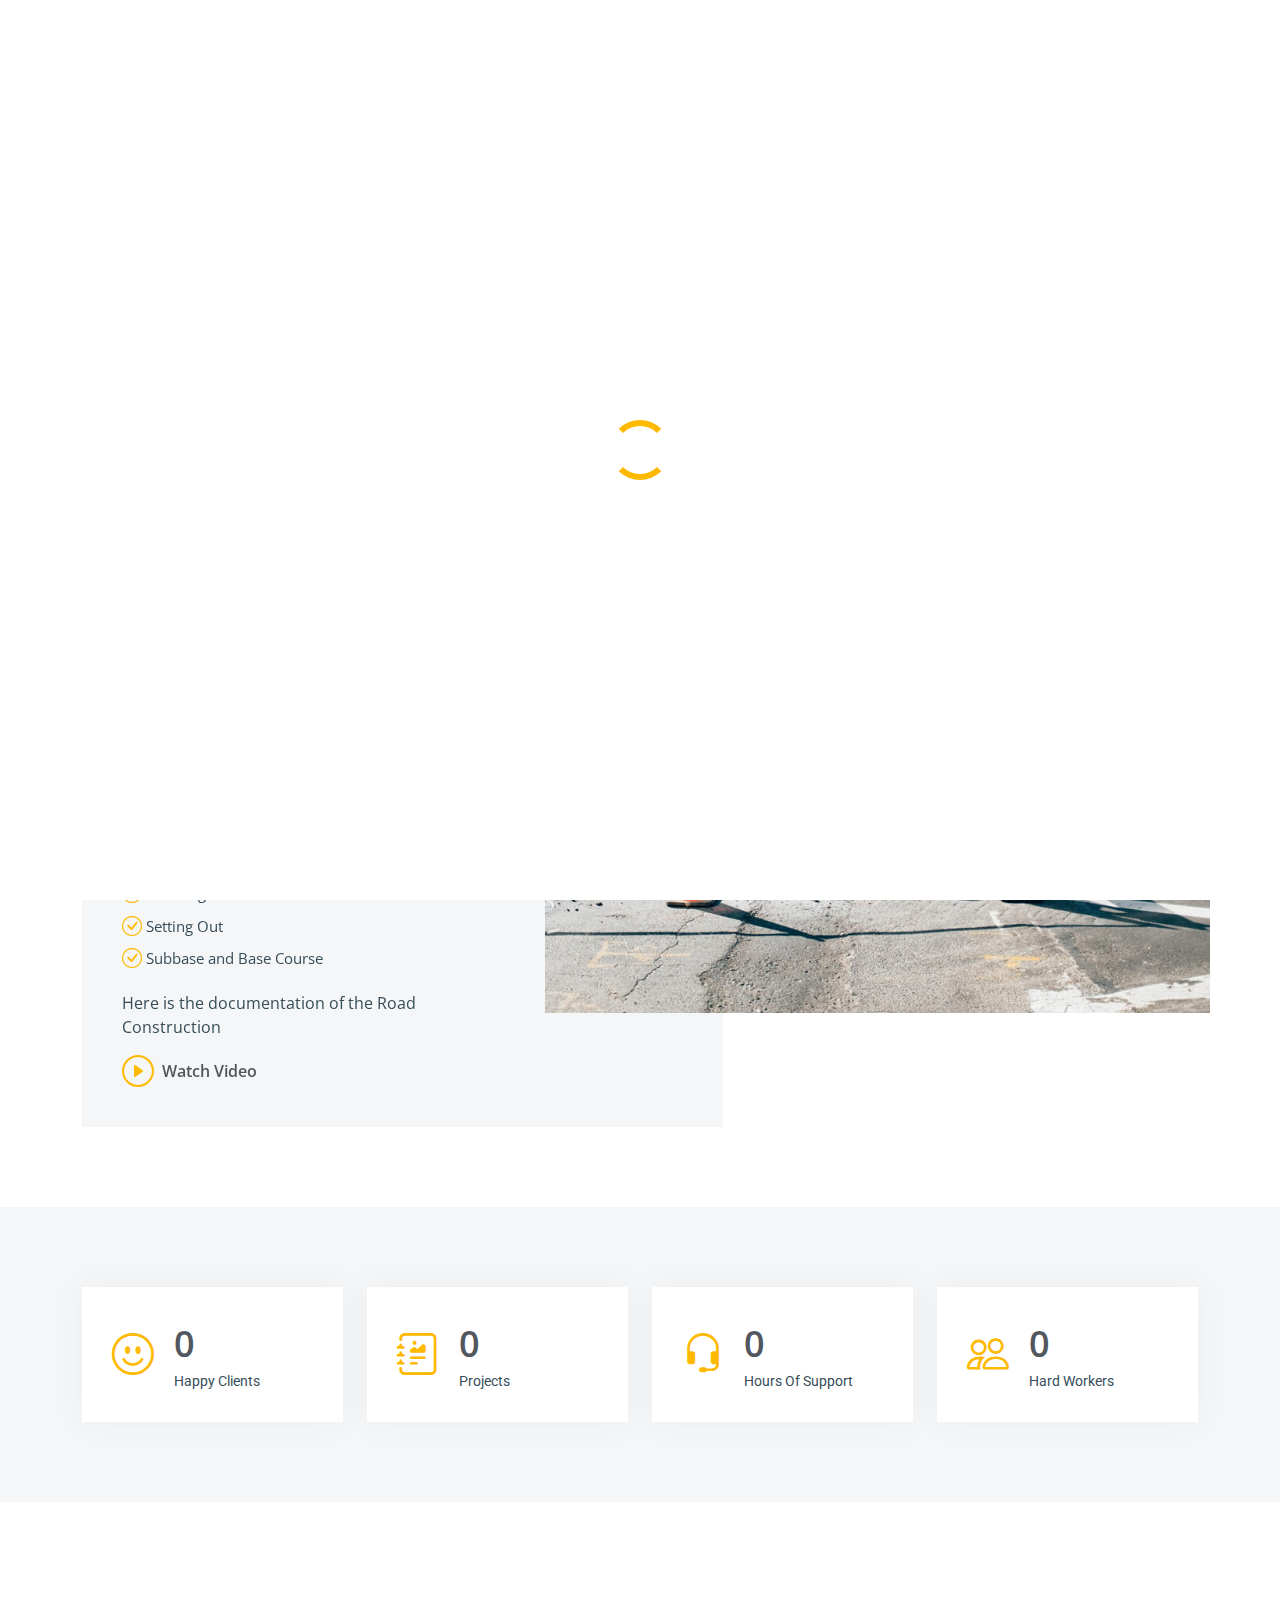
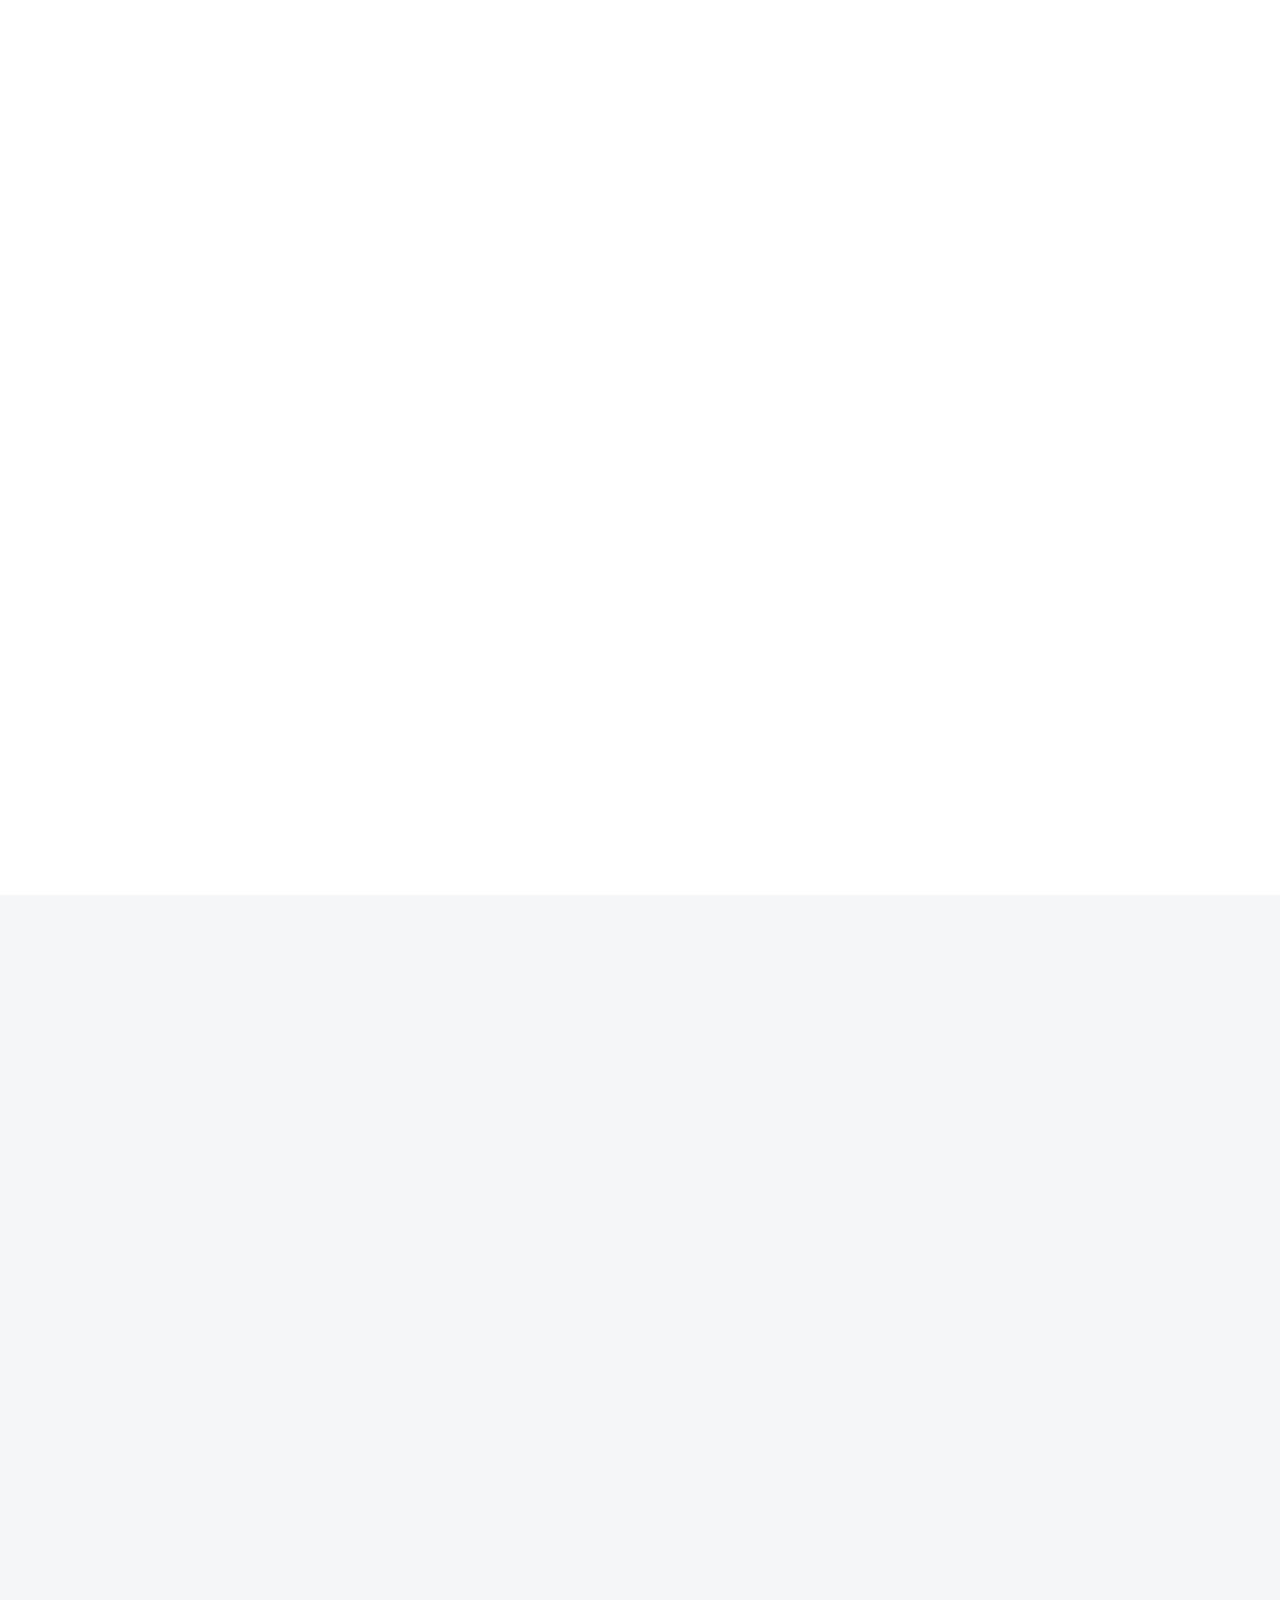
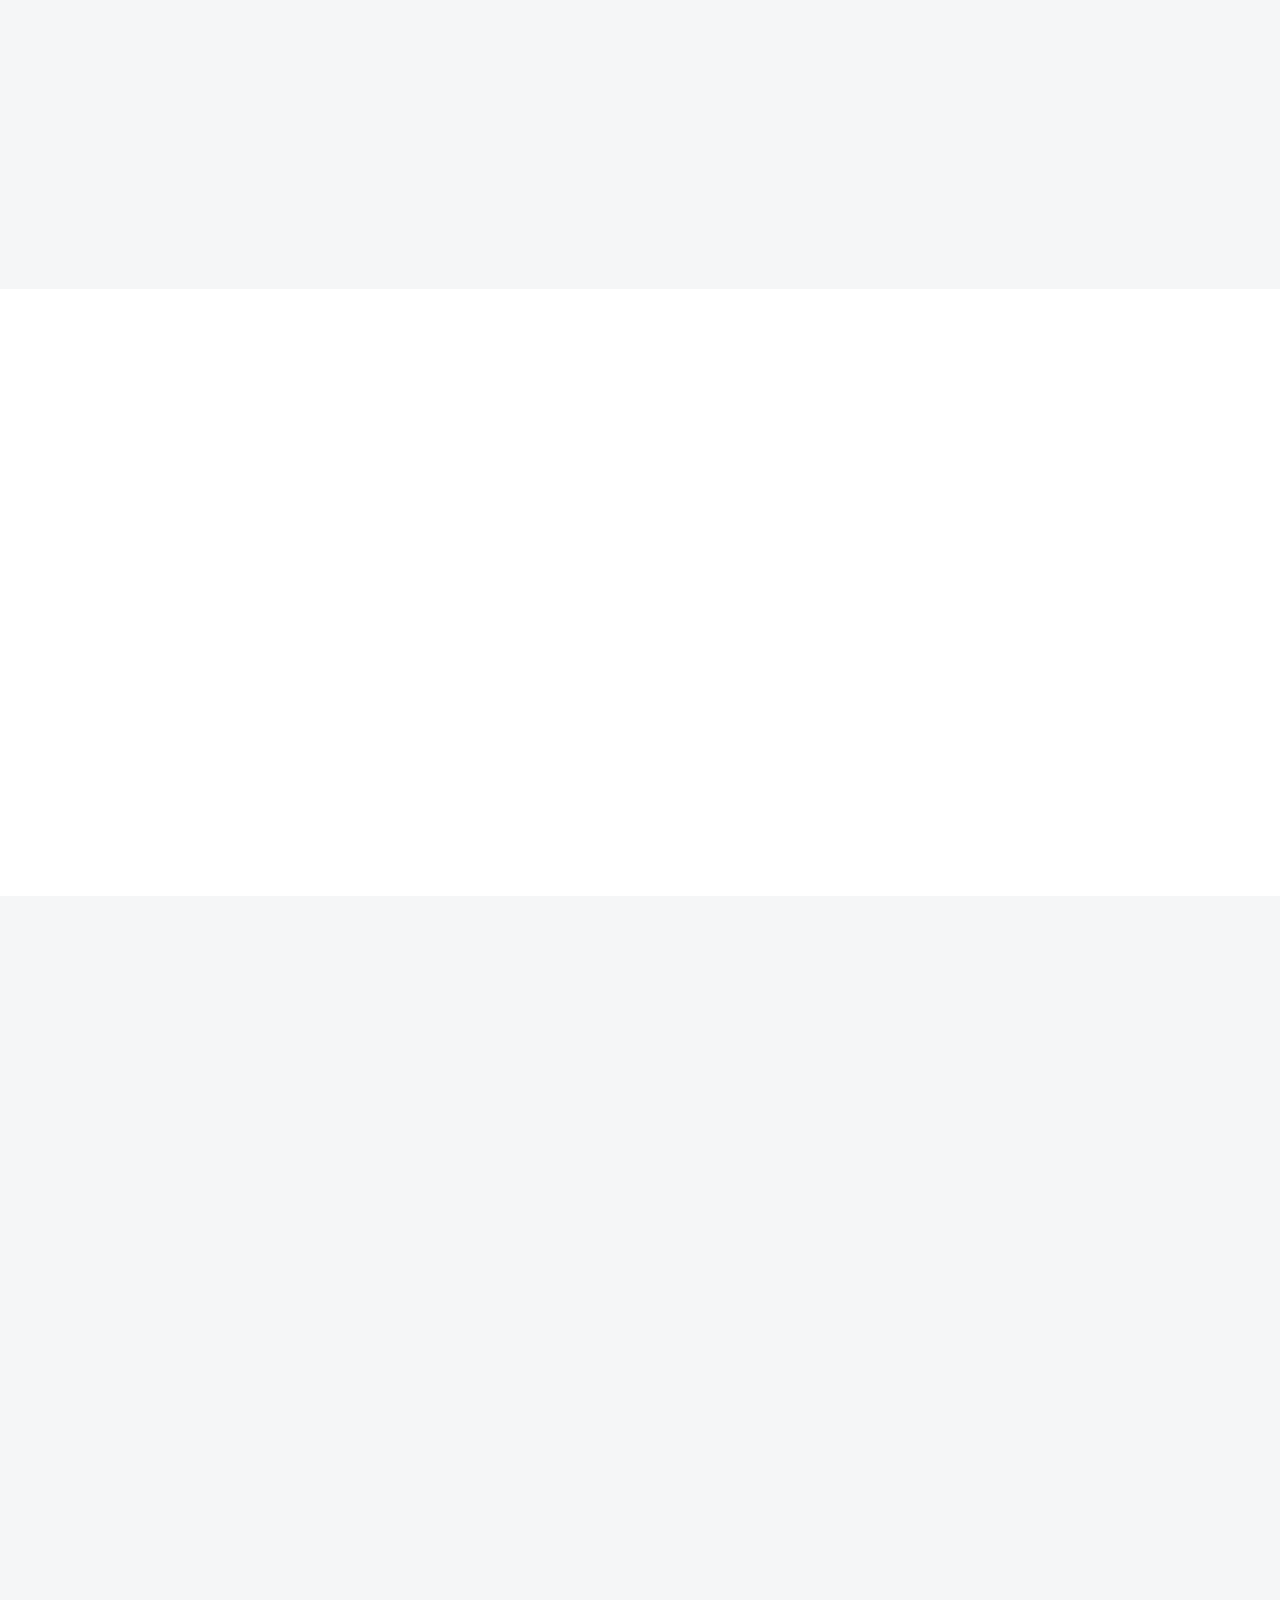
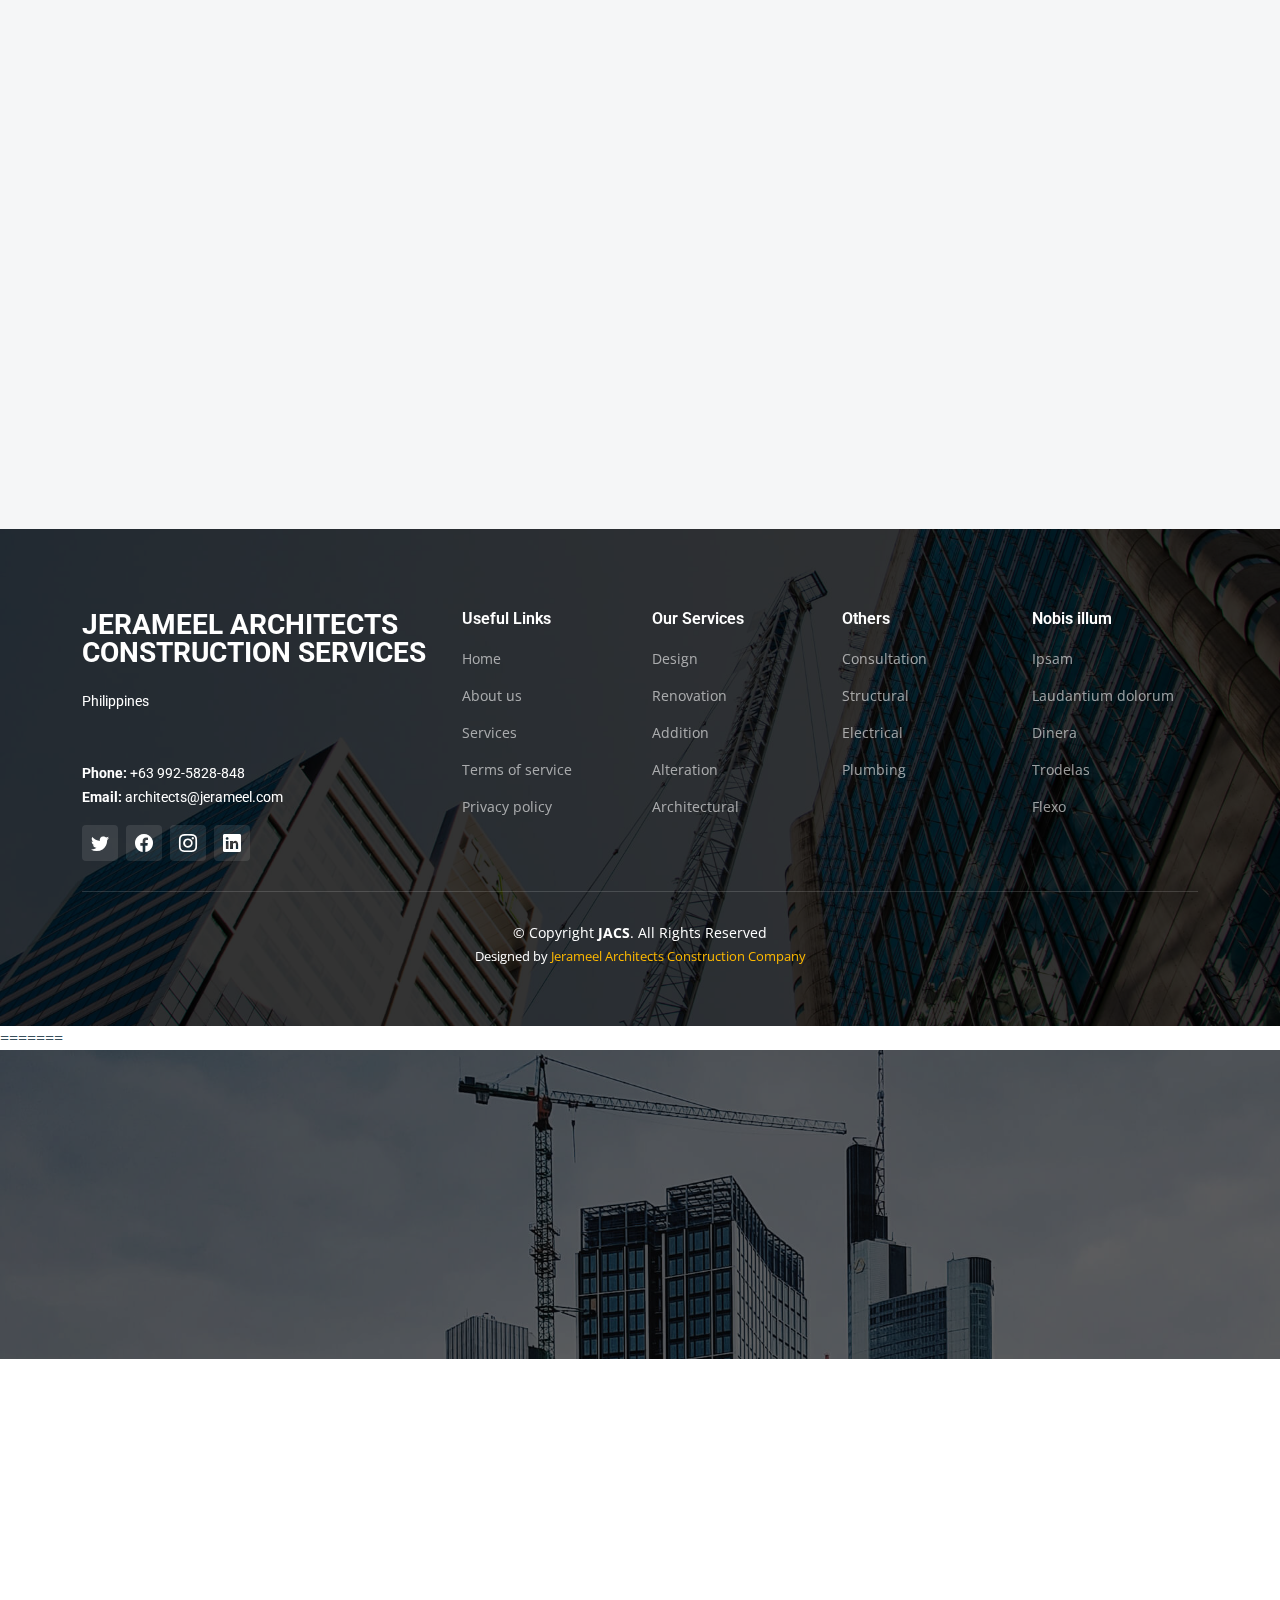
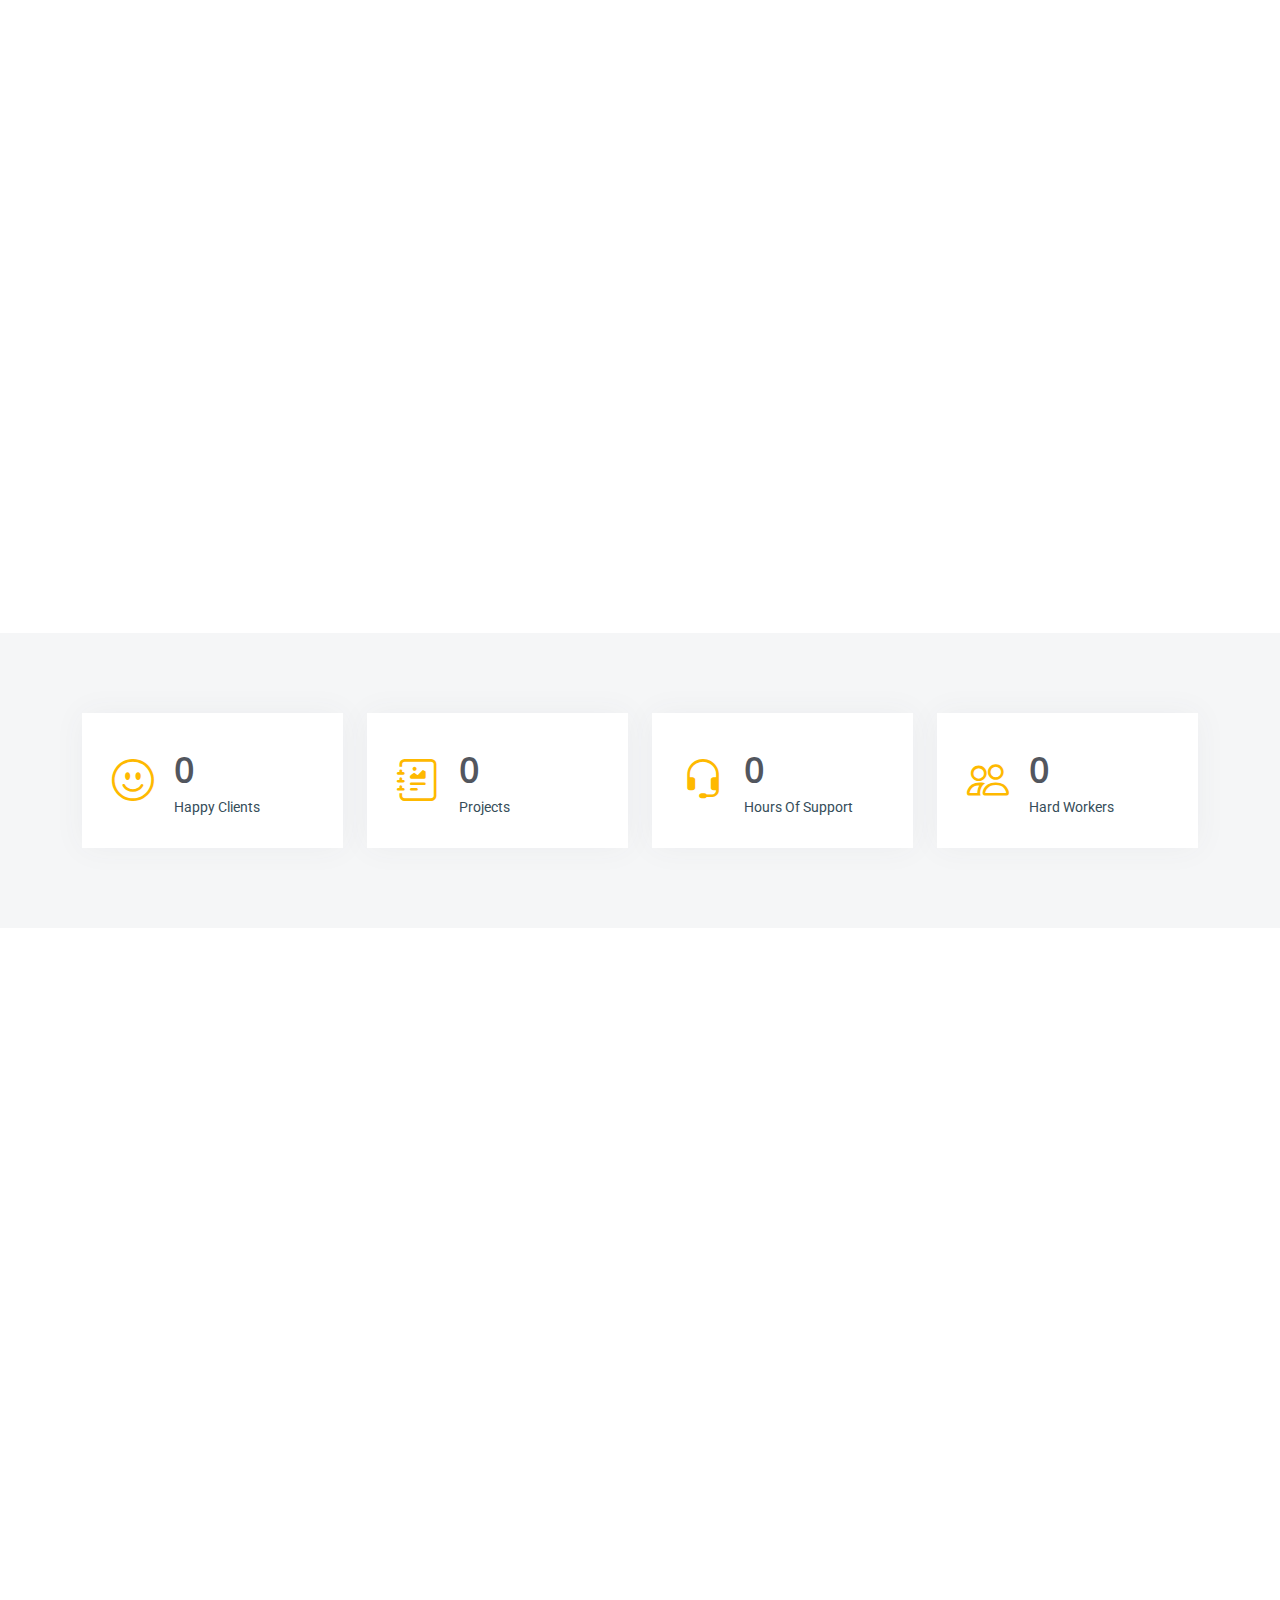
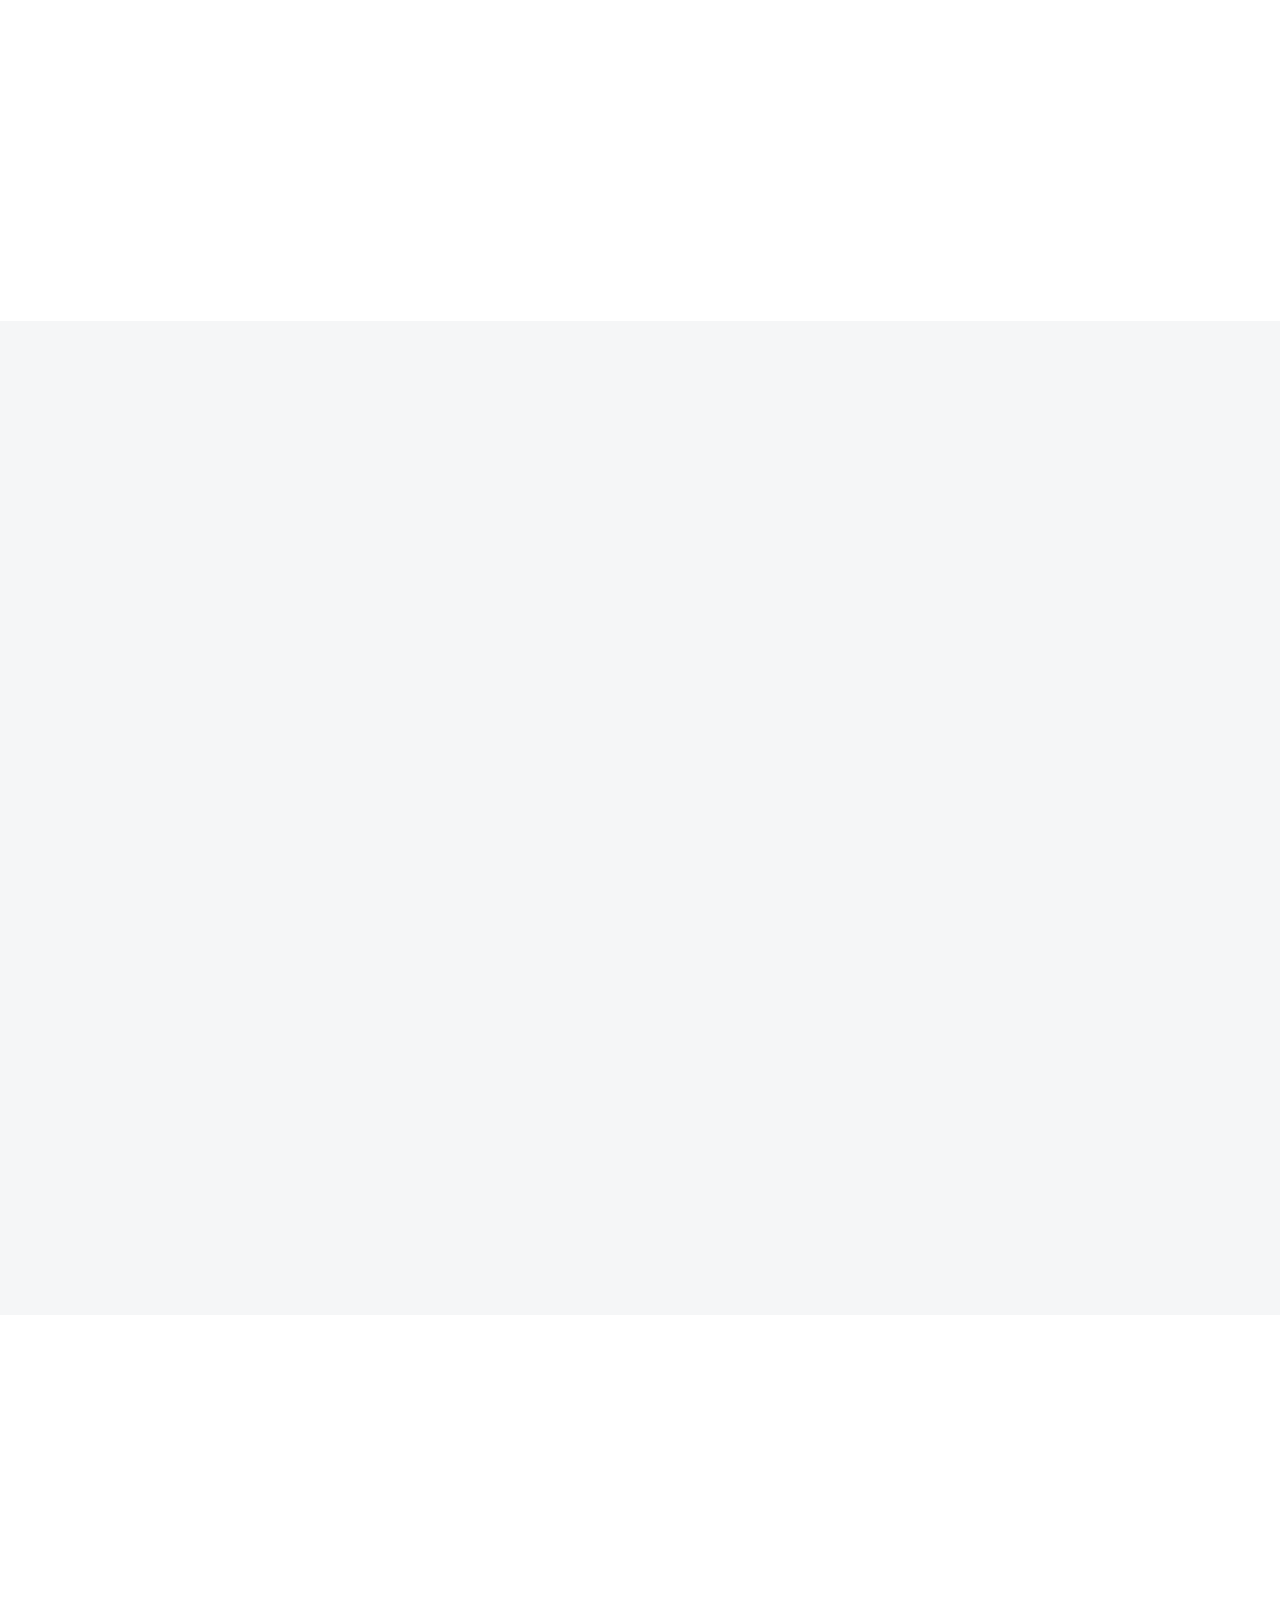
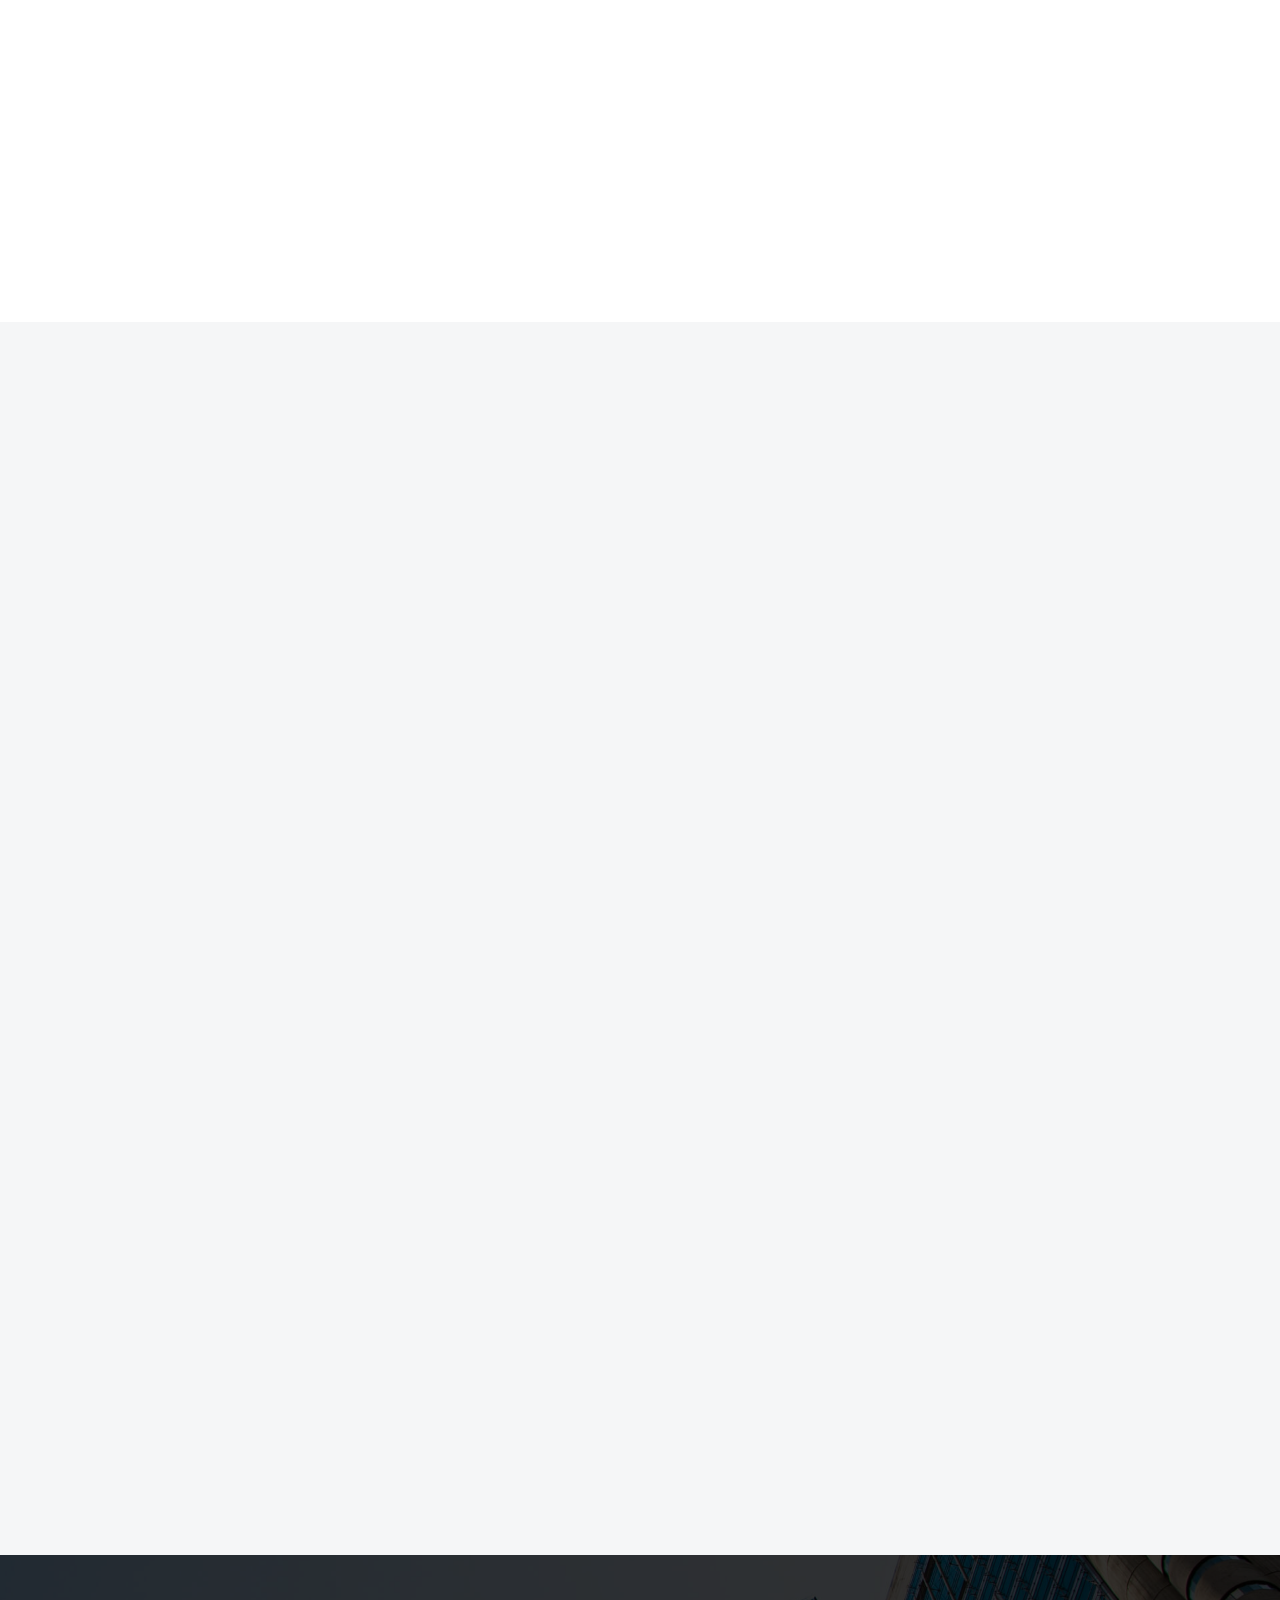
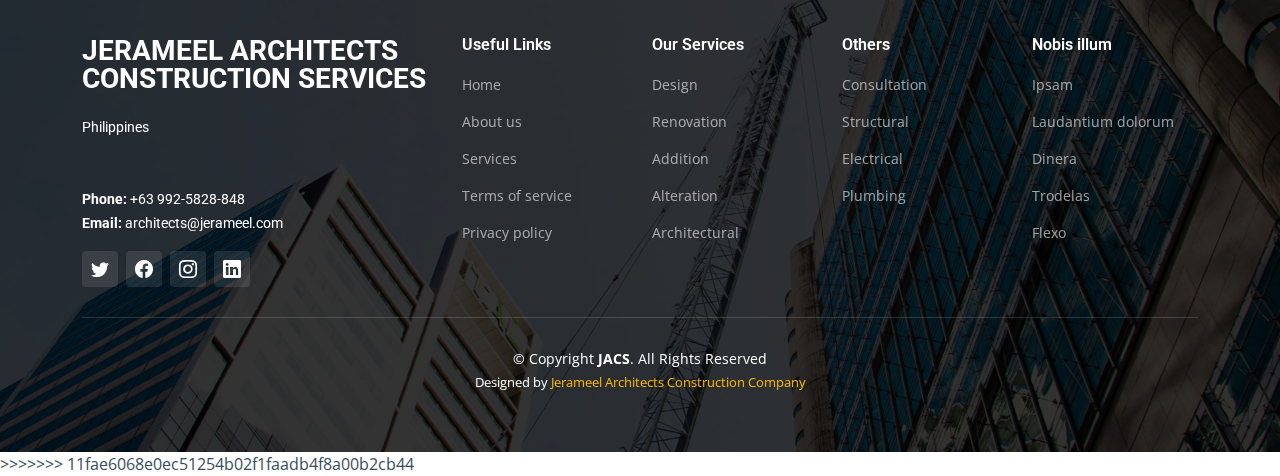
==== commit 52ae0dbd: "Merge branch 'main' of https://github.com/CodeMe-dev/JACS" ====
--- a/about.html
+++ b/about.html
@@ -1,533 +1,1068 @@
-<!DOCTYPE html>
-<html lang="en">
-
-<head>
-  <meta charset="utf-8">
-  <meta content="width=device-width, initial-scale=1.0" name="viewport" >
-
-  <title>JACS okay</title>
-  <meta content="" name="description">
-  <meta content="" name="keywords">
-
-  <!-- Favicons -->
-  <link href="assets/img/favicon.png" rel="icon">
-  <link href="assets/img/apple-touch-icon.png" rel="apple-touch-icon">
-
-  <!-- Google Fonts -->
-  <link rel="preconnect" href="https://fonts.googleapis.com">
-  <link rel="preconnect" href="https://fonts.gstatic.com" crossorigin>
-  <link href="https://fonts.googleapis.com/css2?family=Open+Sans:ital,wght@0,300;0,400;0,500;0,600;0,700;1,300;1,400;1,600;1,700&family=Roboto:ital,wght@0,300;0,400;0,500;0,600;0,700;1,300;1,400;1,500;1,600;1,700&family=Work+Sans:ital,wght@0,300;0,400;0,500;0,600;0,700;1,300;1,400;1,500;1,600;1,700&display=swap" rel="stylesheet">
-
-  <!-- Vendor CSS Files -->
-  <link href="assets/vendor/bootstrap/css/bootstrap.min.css" rel="stylesheet">
-  <link href="assets/vendor/bootstrap-icons/bootstrap-icons.css" rel="stylesheet">
-  <link href="assets/vendor/fontawesome-free/css/all.min.css" rel="stylesheet">
-  <link href="assets/vendor/aos/aos.css" rel="stylesheet">
-  <link href="assets/vendor/glightbox/css/glightbox.min.css" rel="stylesheet">
-  <link href="assets/vendor/swiper/swiper-bundle.min.css" rel="stylesheet">
-
-  <!-- Template Main CSS File -->
-  <link href="assets/css/main.css" rel="stylesheet">
-
-  <!-- =======================================================
-  * Template Name: JACS - v1.3.0
-  * Template URL: https://bootstrapmade.com/JACS-bootstrap-construction-website-template/
-  * Author: BootstrapMade.com
-  * License: https://bootstrapmade.com/license/
-  ======================================================== -->
-</head>
-
-<body>
-
-  <!-- ======= Header ======= -->
-  <header id="header" class="header d-flex align-items-center">
-    <div class="container-fluid container-xl d-flex align-items-center justify-content-between">
-
-      <a href="index.html" class="logo d-flex align-items-center">
-        <!-- Uncomment the line below if you also wish to use an image logo -->
-        <!-- <img src="assets/img/logo.png" alt=""> -->
-        <h1><p style="color:#feb900">JERAMEEL ARCHITECTS CONSTRUCTION SERVICES.</p></h1>
-      </a>
-
-      <i class="mobile-nav-toggle mobile-nav-show bi bi-list"></i>
-      <i class="mobile-nav-toggle mobile-nav-hide d-none bi bi-x"></i>
-      <nav id="navbar" class="navbar">
-        <ul>
-          <li><a href="index.html">Home</a></li>
-          <li><a href="about.html" class="active">About</a></li>
-          <li><a href="services.html">Services</a></li>
-          <li><a href="projects.html">Projects</a></li>
-          <li><a href="blog.html">Blog</a></li>
-          <li class="dropdown"><a href="#"><span>Dropdown</span> <i class="bi bi-chevron-down dropdown-indicator"></i></a>
-            <ul>
-              <li><a href="#">Dropdown 1</a></li>
-              <li class="dropdown"><a href="#"><span>Deep Dropdown</span> <i class="bi bi-chevron-down dropdown-indicator"></i></a>
-                <ul>
-                  <li><a href="#">Deep Dropdown 1</a></li>
-                  <li><a href="#">Deep Dropdown 2</a></li>
-                  <li><a href="#">Deep Dropdown 3</a></li>
-                  <li><a href="#">Deep Dropdown 4</a></li>
-                  <li><a href="#">Deep Dropdown 5</a></li>
-                </ul>
-              </li>
-              <li><a href="#">Dropdown 2</a></li>
-              <li><a href="#">Dropdown 3</a></li>
-              <li><a href="#">Dropdown 4</a></li>
-            </ul>
-          </li>
-          <li><a href="contact.html">Contact</a></li>
-        </ul>
-      </nav><!-- .navbar -->
-
-    </div>
-  </header><!-- End Header -->
-
-  <main id="main">
-
-    <!-- ======= Breadcrumbs ======= -->
-    <div class="breadcrumbs d-flex align-items-center" style="background-image: url('assets/img/breadcrumbs-bg.jpg');">
-      <div class="container position-relative d-flex flex-column align-items-center" data-aos="fade">
-
-        <h2>About</h2>
-        <ol>
-          <li><a href="index.html">Home</a></li>
-          <li>About</li>
-        </ol>
-
-      </div>
-    </div><!-- End Breadcrumbs -->
-
-    <!-- ======= About Section ======= -->
-    <section id="about" class="about">
-      <div class="container" data-aos="fade-up">
-
-        <div class="row position-relative">
-
-          <div class="col-lg-7 about-img" style="background-image: url(assets/img/about.jpg);"></div>
-
-          <div class="col-lg-7">
-            <h2>Road Construction</h2>
-            <div class="our-story">
-              <h4>Est 2022</h4>
-              <h3>Our Story</h3>
-              <p>Road construction is the process of installing soil stabilisers, asphalt, concrete, and other materials on a defined path to create a smoothed or paved surface that vehicles can move on between two destinations.</p>
-              <ul>
-                <li><i class="bi bi-check-circle"></i> <span>Planning</span></li>
-                <li><i class="bi bi-check-circle"></i> <span>Setting Out</span></li>
-                <li><i class="bi bi-check-circle"></i> <span>Subbase and Base Course</span></li>
-              </ul>
-              <p>Here is the documentation of the Road Construction</p>
-
-              <div class="watch-video d-flex align-items-center position-relative">
-                <i class="bi bi-play-circle"></i>
-                <a href="https://www.youtube.com/watch?v=LXb3EKWsInQ" class="glightbox stretched-link">Watch Video</a>
-              </div>
-            </div>
-          </div>
-
-        </div>
-
-      </div>
-    </section>
-    <!-- End About Section -->
-
-    <!-- ======= Stats Counter Section ======= -->
-    <section id="stats-counter" class="stats-counter section-bg">
-      <div class="container">
-
-        <div class="row gy-4">
-
-          <div class="col-lg-3 col-md-6">
-            <div class="stats-item d-flex align-items-center w-100 h-100">
-              <i class="bi bi-emoji-smile color-blue flex-shrink-0"></i>
-              <div>
-                <span data-purecounter-start="0" data-purecounter-end="232" data-purecounter-duration="1" class="purecounter"></span>
-                <p>Happy Clients</p>
-              </div>
-            </div>
-          </div><!-- End Stats Item -->
-
-          <div class="col-lg-3 col-md-6">
-            <div class="stats-item d-flex align-items-center w-100 h-100">
-              <i class="bi bi-journal-richtext color-orange flex-shrink-0"></i>
-              <div>
-                <span data-purecounter-start="0" data-purecounter-end="521" data-purecounter-duration="1" class="purecounter"></span>
-                <p>Projects</p>
-              </div>
-            </div>
-          </div><!-- End Stats Item -->
-
-          <div class="col-lg-3 col-md-6">
-            <div class="stats-item d-flex align-items-center w-100 h-100">
-              <i class="bi bi-headset color-green flex-shrink-0"></i>
-              <div>
-                <span data-purecounter-start="0" data-purecounter-end="1463" data-purecounter-duration="1" class="purecounter"></span>
-                <p>Hours Of Support</p>
-              </div>
-            </div>
-          </div><!-- End Stats Item -->
-
-          <div class="col-lg-3 col-md-6">
-            <div class="stats-item d-flex align-items-center w-100 h-100">
-              <i class="bi bi-people color-pink flex-shrink-0"></i>
-              <div>
-                <span data-purecounter-start="0" data-purecounter-end="15" data-purecounter-duration="1" class="purecounter"></span>
-                <p>Hard Workers</p>
-              </div>
-            </div>
-          </div><!-- End Stats Item -->
-
-        </div>
-
-      </div>
-    </section><!-- End Stats Counter Section -->
-
-    <!-- ======= Alt Services Section ======= -->
-    <section id="alt-services" class="alt-services">
-      <div class="container" data-aos="fade-up">
-
-        <div class="row justify-content-around gy-4">
-          <div class="col-lg-6 img-bg" style="background-image: url(assets/img/alt-services.jpg);" data-aos="zoom-in" data-aos-delay="100"></div>
-
-          <div class="col-lg-5 d-flex flex-column justify-content-center">
-            <h3>Enim quis est voluptatibus aliquid consequatur fugiat</h3>
-            <p>Esse voluptas cumque vel exercitationem. Reiciendis est hic accusamus. Non ipsam et sed minima temporibus laudantium. Soluta voluptate sed facere corporis dolores excepturi</p>
-
-            <div class="icon-box d-flex position-relative" data-aos="fade-up" data-aos-delay="100">
-              <i class="bi bi-easel flex-shrink-0"></i>
-              <div>
-                <h4><a href="" class="stretched-link">Lorem Ipsum</a></h4>
-                <p>Voluptatum deleniti atque corrupti quos dolores et quas molestias excepturi sint occaecati cupiditate non provident</p>
-              </div>
-            </div><!-- End Icon Box -->
-
-            <div class="icon-box d-flex position-relative" data-aos="fade-up" data-aos-delay="200">
-              <i class="bi bi-patch-check flex-shrink-0"></i>
-              <div>
-                <h4><a href="" class="stretched-link">Nemo Enim</a></h4>
-                <p>At vero eos et accusamus et iusto odio dignissimos ducimus qui blanditiis praesentium voluptatum deleniti atque</p>
-              </div>
-            </div><!-- End Icon Box -->
-
-            <div class="icon-box d-flex position-relative" data-aos="fade-up" data-aos-delay="300">
-              <i class="bi bi-brightness-high flex-shrink-0"></i>
-              <div>
-                <h4><a href="" class="stretched-link">Dine Pad</a></h4>
-                <p>Explicabo est voluptatum asperiores consequatur magnam. Et veritatis odit. Sunt aut deserunt minus aut eligendi omnis</p>
-              </div>
-            </div><!-- End Icon Box -->
-
-            <div class="icon-box d-flex position-relative" data-aos="fade-up" data-aos-delay="400">
-              <i class="bi bi-brightness-high flex-shrink-0"></i>
-              <div>
-                <h4><a href="" class="stretched-link">Tride clov</a></h4>
-                <p>Est voluptatem labore deleniti quis a delectus et. Saepe dolorem libero sit non aspernatur odit amet. Et eligendi</p>
-              </div>
-            </div><!-- End Icon Box -->
-
-          </div>
-        </div>
-
-      </div>
-    </section><!-- End Alt Services Section -->
-
-    <!-- ======= Alt Services Section 2 ======= -->
-    <section id="alt-services-2" class="alt-services section-bg">
-      <div class="container" data-aos="fade-up">
-
-        <div class="row justify-content-around gy-4">
-          <div class="col-lg-5 d-flex flex-column justify-content-center">
-            <h3>Non quasi officia eum nobis et rerum epudiandae rem voluptatem</h3>
-            <p>Maxime quia dolorum alias perspiciatis. Earum voluptatem sint at non. Ducimus maxime minima iste magni sit praesentium assumenda minus. Amet rerum saepe tempora vero.</p>
-
-            <div class="icon-box d-flex position-relative" data-aos="fade-up" data-aos-delay="100">
-              <i class="bi bi-easel flex-shrink-0"></i>
-              <div>
-                <h4><a href="" class="stretched-link">Lorem Ipsum</a></h4>
-                <p>Voluptatum deleniti atque corrupti quos dolores et quas molestias excepturi sint occaecati cupiditate non provident</p>
-              </div>
-            </div><!-- End Icon Box -->
-
-            <div class="icon-box d-flex position-relative" data-aos="fade-up" data-aos-delay="200">
-              <i class="bi bi-patch-check flex-shrink-0"></i>
-              <div>
-                <h4><a href="" class="stretched-link">Nemo Enim</a></h4>
-                <p>At vero eos et accusamus et iusto odio dignissimos ducimus qui blanditiis praesentium voluptatum deleniti atque</p>
-              </div>
-            </div><!-- End Icon Box -->
-
-            <div class="icon-box d-flex position-relative" data-aos="fade-up" data-aos-delay="300">
-              <i class="bi bi-brightness-high flex-shrink-0"></i>
-              <div>
-                <h4><a href="" class="stretched-link">Dine Pad</a></h4>
-                <p>Explicabo est voluptatum asperiores consequatur magnam. Et veritatis odit. Sunt aut deserunt minus aut eligendi omnis</p>
-              </div>
-            </div><!-- End Icon Box -->
-
-            <div class="icon-box d-flex position-relative" data-aos="fade-up" data-aos-delay="400">
-              <i class="bi bi-brightness-high flex-shrink-0"></i>
-              <div>
-                <h4><a href="" class="stretched-link">Tride clov</a></h4>
-                <p>Est voluptatem labore deleniti quis a delectus et. Saepe dolorem libero sit non aspernatur odit amet. Et eligendi</p>
-              </div>
-            </div><!-- End Icon Box -->
-          </div>
-
-          <div class="col-lg-6 img-bg" style="background-image: url(assets/img/alt-services-2.jpg);" data-aos="zoom-in" data-aos-delay="100"></div>
-        </div>
-
-      </div>
-    </section><!-- End Alt Services Section 2 -->
-
-    <!-- ======= Our Team Section ======= -->
-    <section id="team" class="team">
-      <div class="container" data-aos="fade-up">
-
-        <div class="section-header">
-          <h2>Our Team</h2>
-          <p>Best of the best.</p>
-        </div>
-
-        <div class="row gy-5">
-
-          <div class="col-lg-4 member" data-aos="fade-up" data-aos-delay="100">
-            <div class="member-img">
-              <img src="assets/img/team/team-1.jpg" class="img-fluid" alt="">
-              <div class="social">
-                <a href="#"><i class="bi bi-twitter"></i></a>
-                <a href="#"><i class="bi bi-facebook"></i></a>
-                <a href="#"><i class="bi bi-instagram"></i></a>
-                <a href="#"><i class="bi bi-linkedin"></i></a>
-              </div>
-            </div>
-            <div class="member-info text-center">
-              <h4>Arch. Jerameel Verano Mina</h4>
-              <span>Chief Executive Officer</span>
-              <p>Pogi</p>
-            </div>
-          </div><!-- End Team Member -->
-
-      
-    </section><!-- End Our Team Section -->
-
-    <!-- ======= Testimonials Section ======= -->
-    <section id="testimonials" class="testimonials section-bg">
-      <div class="container" data-aos="fade-up">
-
-        <div class="section-header">
-          <h2>Testimonials</h2>
-          <p>Here are the testimony or comments we served</p>
-        </div>
-
-        <div class="slides-2 swiper">
-          <div class="swiper-wrapper">
-
-            <div class="swiper-slide">
-              <div class="testimonial-wrap">
-                <div class="testimonial-item">
-                  <img src="assets/img/testimonials/testimonials-1.jpg" class="testimonial-img" alt="">
-                  <h3>Saul Goodman</h3>
-                  <h4>Ceo &amp; Founder</h4>
-                  <div class="stars">
-                    <i class="bi bi-star-fill"></i><i class="bi bi-star-fill"></i><i class="bi bi-star-fill"></i><i class="bi bi-star-fill"></i><i class="bi bi-star-fill"></i>
-                  </div>
-                  <p>
-                    <i class="bi bi-quote quote-icon-left"></i>
-                    Proin iaculis purus consequat sem cure digni ssim donec porttitora entum suscipit rhoncus. Accusantium quam, ultricies eget id, aliquam eget nibh et. Maecen aliquam, risus at semper.
-                    <i class="bi bi-quote quote-icon-right"></i>
-                  </p>
-                </div>
-              </div>
-            </div><!-- End testimonial item -->
-
-            <div class="swiper-slide">
-              <div class="testimonial-wrap">
-                <div class="testimonial-item">
-                  <img src="assets/img/testimonials/testimonials-2.jpg" class="testimonial-img" alt="">
-                  <h3>Sara Wilsson</h3>
-                  <h4>Designer</h4>
-                  <div class="stars">
-                    <i class="bi bi-star-fill"></i><i class="bi bi-star-fill"></i><i class="bi bi-star-fill"></i><i class="bi bi-star-fill"></i><i class="bi bi-star-fill"></i>
-                  </div>
-                  <p>
-                    <i class="bi bi-quote quote-icon-left"></i>
-                    Export tempor illum tamen malis malis eram quae irure esse labore quem cillum quid cillum eram malis quorum velit fore eram velit sunt aliqua noster fugiat irure amet legam anim culpa.
-                    <i class="bi bi-quote quote-icon-right"></i>
-                  </p>
-                </div>
-              </div>
-            </div><!-- End testimonial item -->
-
-            <div class="swiper-slide">
-              <div class="testimonial-wrap">
-                <div class="testimonial-item">
-                  <img src="assets/img/testimonials/testimonials-3.jpg" class="testimonial-img" alt="">
-                  <h3>Jena Karlis</h3>
-                  <h4>Store Owner</h4>
-                  <div class="stars">
-                    <i class="bi bi-star-fill"></i><i class="bi bi-star-fill"></i><i class="bi bi-star-fill"></i><i class="bi bi-star-fill"></i><i class="bi bi-star-fill"></i>
-                  </div>
-                  <p>
-                    <i class="bi bi-quote quote-icon-left"></i>
-                    Enim nisi quem export duis labore cillum quae magna enim sint quorum nulla quem veniam duis minim tempor labore quem eram duis noster aute amet eram fore quis sint minim.
-                    <i class="bi bi-quote quote-icon-right"></i>
-                  </p>
-                </div>
-              </div>
-            </div><!-- End testimonial item -->
-
-            <div class="swiper-slide">
-              <div class="testimonial-wrap">
-                <div class="testimonial-item">
-                  <img src="assets/img/testimonials/testimonials-4.jpg" class="testimonial-img" alt="">
-                  <h3>Matt Brandon</h3>
-                  <h4>Freelancer</h4>
-                  <div class="stars">
-                    <i class="bi bi-star-fill"></i><i class="bi bi-star-fill"></i><i class="bi bi-star-fill"></i><i class="bi bi-star-fill"></i><i class="bi bi-star-fill"></i>
-                  </div>
-                  <p>
-                    <i class="bi bi-quote quote-icon-left"></i>
-                    Fugiat enim eram quae cillum dolore dolor amet nulla culpa multos export minim fugiat minim velit minim dolor enim duis veniam ipsum anim magna sunt elit fore quem dolore labore illum veniam.
-                    <i class="bi bi-quote quote-icon-right"></i>
-                  </p>
-                </div>
-              </div>
-            </div><!-- End testimonial item -->
-
-            <div class="swiper-slide">
-              <div class="testimonial-wrap">
-                <div class="testimonial-item">
-                  <img src="assets/img/testimonials/testimonials-5.jpg" class="testimonial-img" alt="">
-                  <h3>John Larson</h3>
-                  <h4>Entrepreneur</h4>
-                  <div class="stars">
-                    <i class="bi bi-star-fill"></i><i class="bi bi-star-fill"></i><i class="bi bi-star-fill"></i><i class="bi bi-star-fill"></i><i class="bi bi-star-fill"></i>
-                  </div>
-                  <p>
-                    <i class="bi bi-quote quote-icon-left"></i>
-                    Quis quorum aliqua sint quem legam fore sunt eram irure aliqua veniam tempor noster veniam enim culpa labore duis sunt culpa nulla illum cillum fugiat legam esse veniam culpa fore nisi cillum quid.
-                    <i class="bi bi-quote quote-icon-right"></i>
-                  </p>
-                </div>
-              </div>
-            </div><!-- End testimonial item -->
-
-          </div>
-          <div class="swiper-pagination"></div>
-        </div>
-
-      </div>
-    </section><!-- End Testimonials Section -->
-
-  </main><!-- End #main -->
-
-  <!-- ======= Footer ======= -->
-  <footer id="footer" class="footer">
-
-    <div class="footer-content position-relative">
-      <div class="container">
-        <div class="row">
-
-          <div class="col-lg-4 col-md-6">
-            <div class="footer-info">
-              <h3>JERAMEEL ARCHITECTS CONSTRUCTION SERVICES</h3>
-              <p>
-                Philippines <br>
-               <br><br>
-                <strong>Phone:</strong> +63 992-5828-848<br>
-                <strong>Email:</strong> architects@jerameel.com<br>
-              </p>
-              <div class="social-links d-flex mt-3">
-                <a href="#" class="d-flex align-items-center justify-content-center"><i class="bi bi-twitter"></i></a>
-                <a href="#" class="d-flex align-items-center justify-content-center"><i class="bi bi-facebook"></i></a>
-                <a href="#" class="d-flex align-items-center justify-content-center"><i class="bi bi-instagram"></i></a>
-                <a href="#" class="d-flex align-items-center justify-content-center"><i class="bi bi-linkedin"></i></a>
-              </div>
-            </div>
-          </div><!-- End footer info column-->
-
-          <div class="col-lg-2 col-md-3 footer-links">
-            <h4>Useful Links</h4>
-            <ul>
-              <li><a href="#">Home</a></li>
-              <li><a href="#">About us</a></li>
-              <li><a href="#">Services</a></li>
-              <li><a href="#">Terms of service</a></li>
-              <li><a href="#">Privacy policy</a></li>
-            </ul>
-          </div><!-- End footer links column-->
-
-          <div class="col-lg-2 col-md-3 footer-links">
-            <h4>Our Services</h4>
-            <ul>
-              <li><a href="#">Design</a></li>
-              <li><a href="#">Renovation</a></li>
-              <li><a href="#">Addition</a></li>
-              <li><a href="#">Alteration</a></li>
-              <li><a href="#">Architectural</a></li>
-
-            </ul>
-          </div><!-- End footer links column-->
-
-          <div class="col-lg-2 col-md-3 footer-links">
-            <h4>Others </h4>
-            <ul>
-              <li><a href="#">Consultation</a></li>
-              <li><a href="#">Structural</a></li>
-              <li><a href="#">Electrical</a></li>
-              <li><a href="#">Plumbing</a></li>
-            </ul>
-          </div><!-- End footer links column-->
-
-          <div class="col-lg-2 col-md-3 footer-links">
-            <h4>Nobis illum</h4>
-            <ul>
-              <li><a href="#">Ipsam</a></li>
-              <li><a href="#">Laudantium dolorum</a></li>
-              <li><a href="#">Dinera</a></li>
-              <li><a href="#">Trodelas</a></li>
-              <li><a href="#">Flexo</a></li>
-            </ul>
-          </div><!-- End footer links column-->
-
-        </div>
-      </div>
-    </div>
-
-    <div class="footer-legal text-center position-relative">
-      <div class="container">
-        <div class="copyright">
-          &copy; Copyright <strong><span>JACS</span></strong>. All Rights Reserved
-        </div>
-        <div class="credits">
-          <!-- All the links in the footer should remain intact. -->
-          <!-- You can delete the links only if you purchased the pro version. -->
-          <!-- Licensing information: https://bootstrapmade.com/license/ -->
-          <!-- Purchase the pro version with working PHP/AJAX contact form: https://bootstrapmade.com/JACS-bootstrap-construction-website-template/ -->
-          Designed by <a href="">Jerameel Architects Construction Company</a>
-        </div>
-      </div>
-    </div>
-
-  </footer>
-  <!-- End Footer -->
-
-  <a href="#" class="scroll-top d-flex align-items-center justify-content-center"><i class="bi bi-arrow-up-short"></i></a>
-
-  <div id="preloader"></div>
-
-  <!-- Vendor JS Files -->
-  <script src="assets/vendor/bootstrap/js/bootstrap.bundle.min.js"></script>
-  <script src="assets/vendor/aos/aos.js"></script>
-  <script src="assets/vendor/glightbox/js/glightbox.min.js"></script>
-  <script src="assets/vendor/isotope-layout/isotope.pkgd.min.js"></script>
-  <script src="assets/vendor/swiper/swiper-bundle.min.js"></script>
-  <script src="assets/vendor/purecounter/purecounter_vanilla.js"></script>
-  <script src="assets/vendor/php-email-form/validate.js"></script>
-
-  <!-- Template Main JS File -->
-  <script src="assets/js/main.js"></script>
-
-</body>
-
+<<<<<<< HEAD
+<!DOCTYPE html>
+<html lang="en">
+
+<head>
+  <meta charset="utf-8">
+  <meta content="width=device-width, initial-scale=1.0" name="viewport" >
+
+  <title>JACS okay</title>
+  <meta content="" name="description">
+  <meta content="" name="keywords">
+
+  <!-- Favicons -->
+  <link href="assets/img/favicon.png" rel="icon">
+  <link href="assets/img/apple-touch-icon.png" rel="apple-touch-icon">
+
+  <!-- Google Fonts -->
+  <link rel="preconnect" href="https://fonts.googleapis.com">
+  <link rel="preconnect" href="https://fonts.gstatic.com" crossorigin>
+  <link href="https://fonts.googleapis.com/css2?family=Open+Sans:ital,wght@0,300;0,400;0,500;0,600;0,700;1,300;1,400;1,600;1,700&family=Roboto:ital,wght@0,300;0,400;0,500;0,600;0,700;1,300;1,400;1,500;1,600;1,700&family=Work+Sans:ital,wght@0,300;0,400;0,500;0,600;0,700;1,300;1,400;1,500;1,600;1,700&display=swap" rel="stylesheet">
+
+  <!-- Vendor CSS Files -->
+  <link href="assets/vendor/bootstrap/css/bootstrap.min.css" rel="stylesheet">
+  <link href="assets/vendor/bootstrap-icons/bootstrap-icons.css" rel="stylesheet">
+  <link href="assets/vendor/fontawesome-free/css/all.min.css" rel="stylesheet">
+  <link href="assets/vendor/aos/aos.css" rel="stylesheet">
+  <link href="assets/vendor/glightbox/css/glightbox.min.css" rel="stylesheet">
+  <link href="assets/vendor/swiper/swiper-bundle.min.css" rel="stylesheet">
+
+  <!-- Template Main CSS File -->
+  <link href="assets/css/main.css" rel="stylesheet">
+
+  <!-- =======================================================
+  * Template Name: JACS - v1.3.0
+  * Template URL: https://bootstrapmade.com/JACS-bootstrap-construction-website-template/
+  * Author: BootstrapMade.com
+  * License: https://bootstrapmade.com/license/
+  ======================================================== -->
+</head>
+
+<body>
+
+  <!-- ======= Header ======= -->
+  <header id="header" class="header d-flex align-items-center">
+    <div class="container-fluid container-xl d-flex align-items-center justify-content-between">
+
+      <a href="index.html" class="logo d-flex align-items-center">
+        <!-- Uncomment the line below if you also wish to use an image logo -->
+        <!-- <img src="assets/img/logo.png" alt=""> -->
+        <h1><p style="color:#feb900">JERAMEEL ARCHITECTS CONSTRUCTION SERVICES.</p></h1>
+      </a>
+
+      <i class="mobile-nav-toggle mobile-nav-show bi bi-list"></i>
+      <i class="mobile-nav-toggle mobile-nav-hide d-none bi bi-x"></i>
+      <nav id="navbar" class="navbar">
+        <ul>
+          <li><a href="index.html">Home</a></li>
+          <li><a href="about.html" class="active">About</a></li>
+          <li><a href="services.html">Services</a></li>
+          <li><a href="projects.html">Projects</a></li>
+          <li><a href="blog.html">Blog</a></li>
+          <li class="dropdown"><a href="#"><span>Dropdown</span> <i class="bi bi-chevron-down dropdown-indicator"></i></a>
+            <ul>
+              <li><a href="#">Dropdown 1</a></li>
+              <li class="dropdown"><a href="#"><span>Deep Dropdown</span> <i class="bi bi-chevron-down dropdown-indicator"></i></a>
+                <ul>
+                  <li><a href="#">Deep Dropdown 1</a></li>
+                  <li><a href="#">Deep Dropdown 2</a></li>
+                  <li><a href="#">Deep Dropdown 3</a></li>
+                  <li><a href="#">Deep Dropdown 4</a></li>
+                  <li><a href="#">Deep Dropdown 5</a></li>
+                </ul>
+              </li>
+              <li><a href="#">Dropdown 2</a></li>
+              <li><a href="#">Dropdown 3</a></li>
+              <li><a href="#">Dropdown 4</a></li>
+            </ul>
+          </li>
+          <li><a href="contact.html">Contact</a></li>
+        </ul>
+      </nav><!-- .navbar -->
+
+    </div>
+  </header><!-- End Header -->
+
+  <main id="main">
+
+    <!-- ======= Breadcrumbs ======= -->
+    <div class="breadcrumbs d-flex align-items-center" style="background-image: url('assets/img/breadcrumbs-bg.jpg');">
+      <div class="container position-relative d-flex flex-column align-items-center" data-aos="fade">
+
+        <h2>About</h2>
+        <ol>
+          <li><a href="index.html">Home</a></li>
+          <li>About</li>
+        </ol>
+
+      </div>
+    </div><!-- End Breadcrumbs -->
+
+    <!-- ======= About Section ======= -->
+    <section id="about" class="about">
+      <div class="container" data-aos="fade-up">
+
+        <div class="row position-relative">
+
+          <div class="col-lg-7 about-img" style="background-image: url(assets/img/about.jpg);"></div>
+
+          <div class="col-lg-7">
+            <h2>Road Construction</h2>
+            <div class="our-story">
+              <h4>Est 2022</h4>
+              <h3>Our Story</h3>
+              <p>Road construction is the process of installing soil stabilisers, asphalt, concrete, and other materials on a defined path to create a smoothed or paved surface that vehicles can move on between two destinations.</p>
+              <ul>
+                <li><i class="bi bi-check-circle"></i> <span>Planning</span></li>
+                <li><i class="bi bi-check-circle"></i> <span>Setting Out</span></li>
+                <li><i class="bi bi-check-circle"></i> <span>Subbase and Base Course</span></li>
+              </ul>
+              <p>Here is the documentation of the Road Construction</p>
+
+              <div class="watch-video d-flex align-items-center position-relative">
+                <i class="bi bi-play-circle"></i>
+                <a href="https://www.youtube.com/watch?v=LXb3EKWsInQ" class="glightbox stretched-link">Watch Video</a>
+              </div>
+            </div>
+          </div>
+
+        </div>
+
+      </div>
+    </section>
+    <!-- End About Section -->
+
+    <!-- ======= Stats Counter Section ======= -->
+    <section id="stats-counter" class="stats-counter section-bg">
+      <div class="container">
+
+        <div class="row gy-4">
+
+          <div class="col-lg-3 col-md-6">
+            <div class="stats-item d-flex align-items-center w-100 h-100">
+              <i class="bi bi-emoji-smile color-blue flex-shrink-0"></i>
+              <div>
+                <span data-purecounter-start="0" data-purecounter-end="232" data-purecounter-duration="1" class="purecounter"></span>
+                <p>Happy Clients</p>
+              </div>
+            </div>
+          </div><!-- End Stats Item -->
+
+          <div class="col-lg-3 col-md-6">
+            <div class="stats-item d-flex align-items-center w-100 h-100">
+              <i class="bi bi-journal-richtext color-orange flex-shrink-0"></i>
+              <div>
+                <span data-purecounter-start="0" data-purecounter-end="521" data-purecounter-duration="1" class="purecounter"></span>
+                <p>Projects</p>
+              </div>
+            </div>
+          </div><!-- End Stats Item -->
+
+          <div class="col-lg-3 col-md-6">
+            <div class="stats-item d-flex align-items-center w-100 h-100">
+              <i class="bi bi-headset color-green flex-shrink-0"></i>
+              <div>
+                <span data-purecounter-start="0" data-purecounter-end="1463" data-purecounter-duration="1" class="purecounter"></span>
+                <p>Hours Of Support</p>
+              </div>
+            </div>
+          </div><!-- End Stats Item -->
+
+          <div class="col-lg-3 col-md-6">
+            <div class="stats-item d-flex align-items-center w-100 h-100">
+              <i class="bi bi-people color-pink flex-shrink-0"></i>
+              <div>
+                <span data-purecounter-start="0" data-purecounter-end="15" data-purecounter-duration="1" class="purecounter"></span>
+                <p>Hard Workers</p>
+              </div>
+            </div>
+          </div><!-- End Stats Item -->
+
+        </div>
+
+      </div>
+    </section><!-- End Stats Counter Section -->
+
+    <!-- ======= Alt Services Section ======= -->
+    <section id="alt-services" class="alt-services">
+      <div class="container" data-aos="fade-up">
+
+        <div class="row justify-content-around gy-4">
+          <div class="col-lg-6 img-bg" style="background-image: url(assets/img/alt-services.jpg);" data-aos="zoom-in" data-aos-delay="100"></div>
+
+          <div class="col-lg-5 d-flex flex-column justify-content-center">
+            <h3>Enim quis est voluptatibus aliquid consequatur fugiat</h3>
+            <p>Esse voluptas cumque vel exercitationem. Reiciendis est hic accusamus. Non ipsam et sed minima temporibus laudantium. Soluta voluptate sed facere corporis dolores excepturi</p>
+
+            <div class="icon-box d-flex position-relative" data-aos="fade-up" data-aos-delay="100">
+              <i class="bi bi-easel flex-shrink-0"></i>
+              <div>
+                <h4><a href="" class="stretched-link">Lorem Ipsum</a></h4>
+                <p>Voluptatum deleniti atque corrupti quos dolores et quas molestias excepturi sint occaecati cupiditate non provident</p>
+              </div>
+            </div><!-- End Icon Box -->
+
+            <div class="icon-box d-flex position-relative" data-aos="fade-up" data-aos-delay="200">
+              <i class="bi bi-patch-check flex-shrink-0"></i>
+              <div>
+                <h4><a href="" class="stretched-link">Nemo Enim</a></h4>
+                <p>At vero eos et accusamus et iusto odio dignissimos ducimus qui blanditiis praesentium voluptatum deleniti atque</p>
+              </div>
+            </div><!-- End Icon Box -->
+
+            <div class="icon-box d-flex position-relative" data-aos="fade-up" data-aos-delay="300">
+              <i class="bi bi-brightness-high flex-shrink-0"></i>
+              <div>
+                <h4><a href="" class="stretched-link">Dine Pad</a></h4>
+                <p>Explicabo est voluptatum asperiores consequatur magnam. Et veritatis odit. Sunt aut deserunt minus aut eligendi omnis</p>
+              </div>
+            </div><!-- End Icon Box -->
+
+            <div class="icon-box d-flex position-relative" data-aos="fade-up" data-aos-delay="400">
+              <i class="bi bi-brightness-high flex-shrink-0"></i>
+              <div>
+                <h4><a href="" class="stretched-link">Tride clov</a></h4>
+                <p>Est voluptatem labore deleniti quis a delectus et. Saepe dolorem libero sit non aspernatur odit amet. Et eligendi</p>
+              </div>
+            </div><!-- End Icon Box -->
+
+          </div>
+        </div>
+
+      </div>
+    </section><!-- End Alt Services Section -->
+
+    <!-- ======= Alt Services Section 2 ======= -->
+    <section id="alt-services-2" class="alt-services section-bg">
+      <div class="container" data-aos="fade-up">
+
+        <div class="row justify-content-around gy-4">
+          <div class="col-lg-5 d-flex flex-column justify-content-center">
+            <h3>Non quasi officia eum nobis et rerum epudiandae rem voluptatem</h3>
+            <p>Maxime quia dolorum alias perspiciatis. Earum voluptatem sint at non. Ducimus maxime minima iste magni sit praesentium assumenda minus. Amet rerum saepe tempora vero.</p>
+
+            <div class="icon-box d-flex position-relative" data-aos="fade-up" data-aos-delay="100">
+              <i class="bi bi-easel flex-shrink-0"></i>
+              <div>
+                <h4><a href="" class="stretched-link">Lorem Ipsum</a></h4>
+                <p>Voluptatum deleniti atque corrupti quos dolores et quas molestias excepturi sint occaecati cupiditate non provident</p>
+              </div>
+            </div><!-- End Icon Box -->
+
+            <div class="icon-box d-flex position-relative" data-aos="fade-up" data-aos-delay="200">
+              <i class="bi bi-patch-check flex-shrink-0"></i>
+              <div>
+                <h4><a href="" class="stretched-link">Nemo Enim</a></h4>
+                <p>At vero eos et accusamus et iusto odio dignissimos ducimus qui blanditiis praesentium voluptatum deleniti atque</p>
+              </div>
+            </div><!-- End Icon Box -->
+
+            <div class="icon-box d-flex position-relative" data-aos="fade-up" data-aos-delay="300">
+              <i class="bi bi-brightness-high flex-shrink-0"></i>
+              <div>
+                <h4><a href="" class="stretched-link">Dine Pad</a></h4>
+                <p>Explicabo est voluptatum asperiores consequatur magnam. Et veritatis odit. Sunt aut deserunt minus aut eligendi omnis</p>
+              </div>
+            </div><!-- End Icon Box -->
+
+            <div class="icon-box d-flex position-relative" data-aos="fade-up" data-aos-delay="400">
+              <i class="bi bi-brightness-high flex-shrink-0"></i>
+              <div>
+                <h4><a href="" class="stretched-link">Tride clov</a></h4>
+                <p>Est voluptatem labore deleniti quis a delectus et. Saepe dolorem libero sit non aspernatur odit amet. Et eligendi</p>
+              </div>
+            </div><!-- End Icon Box -->
+          </div>
+
+          <div class="col-lg-6 img-bg" style="background-image: url(assets/img/alt-services-2.jpg);" data-aos="zoom-in" data-aos-delay="100"></div>
+        </div>
+
+      </div>
+    </section><!-- End Alt Services Section 2 -->
+
+    <!-- ======= Our Team Section ======= -->
+    <section id="team" class="team">
+      <div class="container" data-aos="fade-up">
+
+        <div class="section-header">
+          <h2>Our Team</h2>
+          <p>Best of the best.</p>
+        </div>
+
+        <div class="row gy-5">
+
+          <div class="col-lg-4 member" data-aos="fade-up" data-aos-delay="100">
+            <div class="member-img">
+              <img src="assets/img/team/team-1.jpg" class="img-fluid" alt="">
+              <div class="social">
+                <a href="#"><i class="bi bi-twitter"></i></a>
+                <a href="#"><i class="bi bi-facebook"></i></a>
+                <a href="#"><i class="bi bi-instagram"></i></a>
+                <a href="#"><i class="bi bi-linkedin"></i></a>
+              </div>
+            </div>
+            <div class="member-info text-center">
+              <h4>Arch. Jerameel Verano Mina</h4>
+              <span>Chief Executive Officer</span>
+              <p>Pogi</p>
+            </div>
+          </div><!-- End Team Member -->
+
+      
+    </section><!-- End Our Team Section -->
+
+    <!-- ======= Testimonials Section ======= -->
+    <section id="testimonials" class="testimonials section-bg">
+      <div class="container" data-aos="fade-up">
+
+        <div class="section-header">
+          <h2>Testimonials</h2>
+          <p>Here are the testimony or comments we served</p>
+        </div>
+
+        <div class="slides-2 swiper">
+          <div class="swiper-wrapper">
+
+            <div class="swiper-slide">
+              <div class="testimonial-wrap">
+                <div class="testimonial-item">
+                  <img src="assets/img/testimonials/testimonials-1.jpg" class="testimonial-img" alt="">
+                  <h3>Saul Goodman</h3>
+                  <h4>Ceo &amp; Founder</h4>
+                  <div class="stars">
+                    <i class="bi bi-star-fill"></i><i class="bi bi-star-fill"></i><i class="bi bi-star-fill"></i><i class="bi bi-star-fill"></i><i class="bi bi-star-fill"></i>
+                  </div>
+                  <p>
+                    <i class="bi bi-quote quote-icon-left"></i>
+                    Proin iaculis purus consequat sem cure digni ssim donec porttitora entum suscipit rhoncus. Accusantium quam, ultricies eget id, aliquam eget nibh et. Maecen aliquam, risus at semper.
+                    <i class="bi bi-quote quote-icon-right"></i>
+                  </p>
+                </div>
+              </div>
+            </div><!-- End testimonial item -->
+
+            <div class="swiper-slide">
+              <div class="testimonial-wrap">
+                <div class="testimonial-item">
+                  <img src="assets/img/testimonials/testimonials-2.jpg" class="testimonial-img" alt="">
+                  <h3>Sara Wilsson</h3>
+                  <h4>Designer</h4>
+                  <div class="stars">
+                    <i class="bi bi-star-fill"></i><i class="bi bi-star-fill"></i><i class="bi bi-star-fill"></i><i class="bi bi-star-fill"></i><i class="bi bi-star-fill"></i>
+                  </div>
+                  <p>
+                    <i class="bi bi-quote quote-icon-left"></i>
+                    Export tempor illum tamen malis malis eram quae irure esse labore quem cillum quid cillum eram malis quorum velit fore eram velit sunt aliqua noster fugiat irure amet legam anim culpa.
+                    <i class="bi bi-quote quote-icon-right"></i>
+                  </p>
+                </div>
+              </div>
+            </div><!-- End testimonial item -->
+
+            <div class="swiper-slide">
+              <div class="testimonial-wrap">
+                <div class="testimonial-item">
+                  <img src="assets/img/testimonials/testimonials-3.jpg" class="testimonial-img" alt="">
+                  <h3>Jena Karlis</h3>
+                  <h4>Store Owner</h4>
+                  <div class="stars">
+                    <i class="bi bi-star-fill"></i><i class="bi bi-star-fill"></i><i class="bi bi-star-fill"></i><i class="bi bi-star-fill"></i><i class="bi bi-star-fill"></i>
+                  </div>
+                  <p>
+                    <i class="bi bi-quote quote-icon-left"></i>
+                    Enim nisi quem export duis labore cillum quae magna enim sint quorum nulla quem veniam duis minim tempor labore quem eram duis noster aute amet eram fore quis sint minim.
+                    <i class="bi bi-quote quote-icon-right"></i>
+                  </p>
+                </div>
+              </div>
+            </div><!-- End testimonial item -->
+
+            <div class="swiper-slide">
+              <div class="testimonial-wrap">
+                <div class="testimonial-item">
+                  <img src="assets/img/testimonials/testimonials-4.jpg" class="testimonial-img" alt="">
+                  <h3>Matt Brandon</h3>
+                  <h4>Freelancer</h4>
+                  <div class="stars">
+                    <i class="bi bi-star-fill"></i><i class="bi bi-star-fill"></i><i class="bi bi-star-fill"></i><i class="bi bi-star-fill"></i><i class="bi bi-star-fill"></i>
+                  </div>
+                  <p>
+                    <i class="bi bi-quote quote-icon-left"></i>
+                    Fugiat enim eram quae cillum dolore dolor amet nulla culpa multos export minim fugiat minim velit minim dolor enim duis veniam ipsum anim magna sunt elit fore quem dolore labore illum veniam.
+                    <i class="bi bi-quote quote-icon-right"></i>
+                  </p>
+                </div>
+              </div>
+            </div><!-- End testimonial item -->
+
+            <div class="swiper-slide">
+              <div class="testimonial-wrap">
+                <div class="testimonial-item">
+                  <img src="assets/img/testimonials/testimonials-5.jpg" class="testimonial-img" alt="">
+                  <h3>John Larson</h3>
+                  <h4>Entrepreneur</h4>
+                  <div class="stars">
+                    <i class="bi bi-star-fill"></i><i class="bi bi-star-fill"></i><i class="bi bi-star-fill"></i><i class="bi bi-star-fill"></i><i class="bi bi-star-fill"></i>
+                  </div>
+                  <p>
+                    <i class="bi bi-quote quote-icon-left"></i>
+                    Quis quorum aliqua sint quem legam fore sunt eram irure aliqua veniam tempor noster veniam enim culpa labore duis sunt culpa nulla illum cillum fugiat legam esse veniam culpa fore nisi cillum quid.
+                    <i class="bi bi-quote quote-icon-right"></i>
+                  </p>
+                </div>
+              </div>
+            </div><!-- End testimonial item -->
+
+          </div>
+          <div class="swiper-pagination"></div>
+        </div>
+
+      </div>
+    </section><!-- End Testimonials Section -->
+
+  </main><!-- End #main -->
+
+  <!-- ======= Footer ======= -->
+  <footer id="footer" class="footer">
+
+    <div class="footer-content position-relative">
+      <div class="container">
+        <div class="row">
+
+          <div class="col-lg-4 col-md-6">
+            <div class="footer-info">
+              <h3>JERAMEEL ARCHITECTS CONSTRUCTION SERVICES</h3>
+              <p>
+                Philippines <br>
+               <br><br>
+                <strong>Phone:</strong> +63 992-5828-848<br>
+                <strong>Email:</strong> architects@jerameel.com<br>
+              </p>
+              <div class="social-links d-flex mt-3">
+                <a href="#" class="d-flex align-items-center justify-content-center"><i class="bi bi-twitter"></i></a>
+                <a href="#" class="d-flex align-items-center justify-content-center"><i class="bi bi-facebook"></i></a>
+                <a href="#" class="d-flex align-items-center justify-content-center"><i class="bi bi-instagram"></i></a>
+                <a href="#" class="d-flex align-items-center justify-content-center"><i class="bi bi-linkedin"></i></a>
+              </div>
+            </div>
+          </div><!-- End footer info column-->
+
+          <div class="col-lg-2 col-md-3 footer-links">
+            <h4>Useful Links</h4>
+            <ul>
+              <li><a href="#">Home</a></li>
+              <li><a href="#">About us</a></li>
+              <li><a href="#">Services</a></li>
+              <li><a href="#">Terms of service</a></li>
+              <li><a href="#">Privacy policy</a></li>
+            </ul>
+          </div><!-- End footer links column-->
+
+          <div class="col-lg-2 col-md-3 footer-links">
+            <h4>Our Services</h4>
+            <ul>
+              <li><a href="#">Design</a></li>
+              <li><a href="#">Renovation</a></li>
+              <li><a href="#">Addition</a></li>
+              <li><a href="#">Alteration</a></li>
+              <li><a href="#">Architectural</a></li>
+
+            </ul>
+          </div><!-- End footer links column-->
+
+          <div class="col-lg-2 col-md-3 footer-links">
+            <h4>Others </h4>
+            <ul>
+              <li><a href="#">Consultation</a></li>
+              <li><a href="#">Structural</a></li>
+              <li><a href="#">Electrical</a></li>
+              <li><a href="#">Plumbing</a></li>
+            </ul>
+          </div><!-- End footer links column-->
+
+          <div class="col-lg-2 col-md-3 footer-links">
+            <h4>Nobis illum</h4>
+            <ul>
+              <li><a href="#">Ipsam</a></li>
+              <li><a href="#">Laudantium dolorum</a></li>
+              <li><a href="#">Dinera</a></li>
+              <li><a href="#">Trodelas</a></li>
+              <li><a href="#">Flexo</a></li>
+            </ul>
+          </div><!-- End footer links column-->
+
+        </div>
+      </div>
+    </div>
+
+    <div class="footer-legal text-center position-relative">
+      <div class="container">
+        <div class="copyright">
+          &copy; Copyright <strong><span>JACS</span></strong>. All Rights Reserved
+        </div>
+        <div class="credits">
+          <!-- All the links in the footer should remain intact. -->
+          <!-- You can delete the links only if you purchased the pro version. -->
+          <!-- Licensing information: https://bootstrapmade.com/license/ -->
+          <!-- Purchase the pro version with working PHP/AJAX contact form: https://bootstrapmade.com/JACS-bootstrap-construction-website-template/ -->
+          Designed by <a href="">Jerameel Architects Construction Company</a>
+        </div>
+      </div>
+    </div>
+
+  </footer>
+  <!-- End Footer -->
+
+  <a href="#" class="scroll-top d-flex align-items-center justify-content-center"><i class="bi bi-arrow-up-short"></i></a>
+
+  <div id="preloader"></div>
+
+  <!-- Vendor JS Files -->
+  <script src="assets/vendor/bootstrap/js/bootstrap.bundle.min.js"></script>
+  <script src="assets/vendor/aos/aos.js"></script>
+  <script src="assets/vendor/glightbox/js/glightbox.min.js"></script>
+  <script src="assets/vendor/isotope-layout/isotope.pkgd.min.js"></script>
+  <script src="assets/vendor/swiper/swiper-bundle.min.js"></script>
+  <script src="assets/vendor/purecounter/purecounter_vanilla.js"></script>
+  <script src="assets/vendor/php-email-form/validate.js"></script>
+
+  <!-- Template Main JS File -->
+  <script src="assets/js/main.js"></script>
+
+</body>
+
+=======
+<!DOCTYPE html>
+<html lang="en">
+
+<head>
+  <meta charset="utf-8">
+  <meta content="width=device-width, initial-scale=1.0" name="viewport" >
+
+  <title>JACS okay</title>
+  <meta content="" name="description">
+  <meta content="" name="keywords">
+
+  <!-- Favicons -->
+  <link href="assets/img/favicon.png" rel="icon">
+  <link href="assets/img/apple-touch-icon.png" rel="apple-touch-icon">
+
+  <!-- Google Fonts -->
+  <link rel="preconnect" href="https://fonts.googleapis.com">
+  <link rel="preconnect" href="https://fonts.gstatic.com" crossorigin>
+  <link href="https://fonts.googleapis.com/css2?family=Open+Sans:ital,wght@0,300;0,400;0,500;0,600;0,700;1,300;1,400;1,600;1,700&family=Roboto:ital,wght@0,300;0,400;0,500;0,600;0,700;1,300;1,400;1,500;1,600;1,700&family=Work+Sans:ital,wght@0,300;0,400;0,500;0,600;0,700;1,300;1,400;1,500;1,600;1,700&display=swap" rel="stylesheet">
+
+  <!-- Vendor CSS Files -->
+  <link href="assets/vendor/bootstrap/css/bootstrap.min.css" rel="stylesheet">
+  <link href="assets/vendor/bootstrap-icons/bootstrap-icons.css" rel="stylesheet">
+  <link href="assets/vendor/fontawesome-free/css/all.min.css" rel="stylesheet">
+  <link href="assets/vendor/aos/aos.css" rel="stylesheet">
+  <link href="assets/vendor/glightbox/css/glightbox.min.css" rel="stylesheet">
+  <link href="assets/vendor/swiper/swiper-bundle.min.css" rel="stylesheet">
+
+  <!-- Template Main CSS File -->
+  <link href="assets/css/main.css" rel="stylesheet">
+
+  <!-- =======================================================
+  * Template Name: JACS - v1.3.0
+  * Template URL: https://bootstrapmade.com/JACS-bootstrap-construction-website-template/
+  * Author: BootstrapMade.com
+  * License: https://bootstrapmade.com/license/
+  ======================================================== -->
+</head>
+
+<body>
+
+  <!-- ======= Header ======= -->
+  <header id="header" class="header d-flex align-items-center">
+    <div class="container-fluid container-xl d-flex align-items-center justify-content-between">
+
+      <a href="index.html" class="logo d-flex align-items-center">
+        <!-- Uncomment the line below if you also wish to use an image logo -->
+        <!-- <img src="assets/img/logo.png" alt=""> -->
+        <h1><p style="color:#feb900">JERAMEEL ARCHITECTS CONSTRUCTION SERVICES.</p></h1>
+      </a>
+
+      <i class="mobile-nav-toggle mobile-nav-show bi bi-list"></i>
+      <i class="mobile-nav-toggle mobile-nav-hide d-none bi bi-x"></i>
+      <nav id="navbar" class="navbar">
+        <ul>
+          <li><a href="index.html">Home</a></li>
+          <li><a href="about.html" class="active">About</a></li>
+          <li><a href="services.html">Services</a></li>
+          <li><a href="projects.html">Projects</a></li>
+          <li><a href="blog.html">Blog</a></li>
+          <li class="dropdown"><a href="#"><span>Dropdown</span> <i class="bi bi-chevron-down dropdown-indicator"></i></a>
+            <ul>
+              <li><a href="#">Dropdown 1</a></li>
+              <li class="dropdown"><a href="#"><span>Deep Dropdown</span> <i class="bi bi-chevron-down dropdown-indicator"></i></a>
+                <ul>
+                  <li><a href="#">Deep Dropdown 1</a></li>
+                  <li><a href="#">Deep Dropdown 2</a></li>
+                  <li><a href="#">Deep Dropdown 3</a></li>
+                  <li><a href="#">Deep Dropdown 4</a></li>
+                  <li><a href="#">Deep Dropdown 5</a></li>
+                </ul>
+              </li>
+              <li><a href="#">Dropdown 2</a></li>
+              <li><a href="#">Dropdown 3</a></li>
+              <li><a href="#">Dropdown 4</a></li>
+            </ul>
+          </li>
+          <li><a href="contact.html">Contact</a></li>
+        </ul>
+      </nav><!-- .navbar -->
+
+    </div>
+  </header><!-- End Header -->
+
+  <main id="main">
+
+    <!-- ======= Breadcrumbs ======= -->
+    <div class="breadcrumbs d-flex align-items-center" style="background-image: url('assets/img/breadcrumbs-bg.jpg');">
+      <div class="container position-relative d-flex flex-column align-items-center" data-aos="fade">
+
+        <h2>About</h2>
+        <ol>
+          <li><a href="index.html">Home</a></li>
+          <li>About</li>
+        </ol>
+
+      </div>
+    </div><!-- End Breadcrumbs -->
+
+    <!-- ======= About Section ======= -->
+    <section id="about" class="about">
+      <div class="container" data-aos="fade-up">
+
+        <div class="row position-relative">
+
+          <div class="col-lg-7 about-img" style="background-image: url(assets/img/about.jpg);"></div>
+
+          <div class="col-lg-7">
+            <h2>Road Construction</h2>
+            <div class="our-story">
+              <h4>Est 2022</h4>
+              <h3>Our Story</h3>
+              <p>Road construction is the process of installing soil stabilisers, asphalt, concrete, and other materials on a defined path to create a smoothed or paved surface that vehicles can move on between two destinations.</p>
+              <ul>
+                <li><i class="bi bi-check-circle"></i> <span>Planning</span></li>
+                <li><i class="bi bi-check-circle"></i> <span>Setting Out</span></li>
+                <li><i class="bi bi-check-circle"></i> <span>Subbase and Base Course</span></li>
+              </ul>
+              <p>Here is the documentation of the Road Construction</p>
+
+              <div class="watch-video d-flex align-items-center position-relative">
+                <i class="bi bi-play-circle"></i>
+                <a href="https://www.youtube.com/watch?v=LXb3EKWsInQ" class="glightbox stretched-link">Watch Video</a>
+              </div>
+            </div>
+          </div>
+
+        </div>
+
+      </div>
+    </section>
+    <!-- End About Section -->
+
+    <!-- ======= Stats Counter Section ======= -->
+    <section id="stats-counter" class="stats-counter section-bg">
+      <div class="container">
+
+        <div class="row gy-4">
+
+          <div class="col-lg-3 col-md-6">
+            <div class="stats-item d-flex align-items-center w-100 h-100">
+              <i class="bi bi-emoji-smile color-blue flex-shrink-0"></i>
+              <div>
+                <span data-purecounter-start="0" data-purecounter-end="232" data-purecounter-duration="1" class="purecounter"></span>
+                <p>Happy Clients</p>
+              </div>
+            </div>
+          </div><!-- End Stats Item -->
+
+          <div class="col-lg-3 col-md-6">
+            <div class="stats-item d-flex align-items-center w-100 h-100">
+              <i class="bi bi-journal-richtext color-orange flex-shrink-0"></i>
+              <div>
+                <span data-purecounter-start="0" data-purecounter-end="521" data-purecounter-duration="1" class="purecounter"></span>
+                <p>Projects</p>
+              </div>
+            </div>
+          </div><!-- End Stats Item -->
+
+          <div class="col-lg-3 col-md-6">
+            <div class="stats-item d-flex align-items-center w-100 h-100">
+              <i class="bi bi-headset color-green flex-shrink-0"></i>
+              <div>
+                <span data-purecounter-start="0" data-purecounter-end="1463" data-purecounter-duration="1" class="purecounter"></span>
+                <p>Hours Of Support</p>
+              </div>
+            </div>
+          </div><!-- End Stats Item -->
+
+          <div class="col-lg-3 col-md-6">
+            <div class="stats-item d-flex align-items-center w-100 h-100">
+              <i class="bi bi-people color-pink flex-shrink-0"></i>
+              <div>
+                <span data-purecounter-start="0" data-purecounter-end="15" data-purecounter-duration="1" class="purecounter"></span>
+                <p>Hard Workers</p>
+              </div>
+            </div>
+          </div><!-- End Stats Item -->
+
+        </div>
+
+      </div>
+    </section><!-- End Stats Counter Section -->
+
+    <!-- ======= Alt Services Section ======= -->
+    <section id="alt-services" class="alt-services">
+      <div class="container" data-aos="fade-up">
+
+        <div class="row justify-content-around gy-4">
+          <div class="col-lg-6 img-bg" style="background-image: url(assets/img/alt-services.jpg);" data-aos="zoom-in" data-aos-delay="100"></div>
+
+          <div class="col-lg-5 d-flex flex-column justify-content-center">
+            <h3>Enim quis est voluptatibus aliquid consequatur fugiat</h3>
+            <p>Esse voluptas cumque vel exercitationem. Reiciendis est hic accusamus. Non ipsam et sed minima temporibus laudantium. Soluta voluptate sed facere corporis dolores excepturi</p>
+
+            <div class="icon-box d-flex position-relative" data-aos="fade-up" data-aos-delay="100">
+              <i class="bi bi-easel flex-shrink-0"></i>
+              <div>
+                <h4><a href="" class="stretched-link">Lorem Ipsum</a></h4>
+                <p>Voluptatum deleniti atque corrupti quos dolores et quas molestias excepturi sint occaecati cupiditate non provident</p>
+              </div>
+            </div><!-- End Icon Box -->
+
+            <div class="icon-box d-flex position-relative" data-aos="fade-up" data-aos-delay="200">
+              <i class="bi bi-patch-check flex-shrink-0"></i>
+              <div>
+                <h4><a href="" class="stretched-link">Nemo Enim</a></h4>
+                <p>At vero eos et accusamus et iusto odio dignissimos ducimus qui blanditiis praesentium voluptatum deleniti atque</p>
+              </div>
+            </div><!-- End Icon Box -->
+
+            <div class="icon-box d-flex position-relative" data-aos="fade-up" data-aos-delay="300">
+              <i class="bi bi-brightness-high flex-shrink-0"></i>
+              <div>
+                <h4><a href="" class="stretched-link">Dine Pad</a></h4>
+                <p>Explicabo est voluptatum asperiores consequatur magnam. Et veritatis odit. Sunt aut deserunt minus aut eligendi omnis</p>
+              </div>
+            </div><!-- End Icon Box -->
+
+            <div class="icon-box d-flex position-relative" data-aos="fade-up" data-aos-delay="400">
+              <i class="bi bi-brightness-high flex-shrink-0"></i>
+              <div>
+                <h4><a href="" class="stretched-link">Tride clov</a></h4>
+                <p>Est voluptatem labore deleniti quis a delectus et. Saepe dolorem libero sit non aspernatur odit amet. Et eligendi</p>
+              </div>
+            </div><!-- End Icon Box -->
+
+          </div>
+        </div>
+
+      </div>
+    </section><!-- End Alt Services Section -->
+
+    <!-- ======= Alt Services Section 2 ======= -->
+    <section id="alt-services-2" class="alt-services section-bg">
+      <div class="container" data-aos="fade-up">
+
+        <div class="row justify-content-around gy-4">
+          <div class="col-lg-5 d-flex flex-column justify-content-center">
+            <h3>Non quasi officia eum nobis et rerum epudiandae rem voluptatem</h3>
+            <p>Maxime quia dolorum alias perspiciatis. Earum voluptatem sint at non. Ducimus maxime minima iste magni sit praesentium assumenda minus. Amet rerum saepe tempora vero.</p>
+
+            <div class="icon-box d-flex position-relative" data-aos="fade-up" data-aos-delay="100">
+              <i class="bi bi-easel flex-shrink-0"></i>
+              <div>
+                <h4><a href="" class="stretched-link">Lorem Ipsum</a></h4>
+                <p>Voluptatum deleniti atque corrupti quos dolores et quas molestias excepturi sint occaecati cupiditate non provident</p>
+              </div>
+            </div><!-- End Icon Box -->
+
+            <div class="icon-box d-flex position-relative" data-aos="fade-up" data-aos-delay="200">
+              <i class="bi bi-patch-check flex-shrink-0"></i>
+              <div>
+                <h4><a href="" class="stretched-link">Nemo Enim</a></h4>
+                <p>At vero eos et accusamus et iusto odio dignissimos ducimus qui blanditiis praesentium voluptatum deleniti atque</p>
+              </div>
+            </div><!-- End Icon Box -->
+
+            <div class="icon-box d-flex position-relative" data-aos="fade-up" data-aos-delay="300">
+              <i class="bi bi-brightness-high flex-shrink-0"></i>
+              <div>
+                <h4><a href="" class="stretched-link">Dine Pad</a></h4>
+                <p>Explicabo est voluptatum asperiores consequatur magnam. Et veritatis odit. Sunt aut deserunt minus aut eligendi omnis</p>
+              </div>
+            </div><!-- End Icon Box -->
+
+            <div class="icon-box d-flex position-relative" data-aos="fade-up" data-aos-delay="400">
+              <i class="bi bi-brightness-high flex-shrink-0"></i>
+              <div>
+                <h4><a href="" class="stretched-link">Tride clov</a></h4>
+                <p>Est voluptatem labore deleniti quis a delectus et. Saepe dolorem libero sit non aspernatur odit amet. Et eligendi</p>
+              </div>
+            </div><!-- End Icon Box -->
+          </div>
+
+          <div class="col-lg-6 img-bg" style="background-image: url(assets/img/alt-services-2.jpg);" data-aos="zoom-in" data-aos-delay="100"></div>
+        </div>
+
+      </div>
+    </section><!-- End Alt Services Section 2 -->
+
+    <!-- ======= Our Team Section ======= -->
+    <section id="team" class="team">
+      <div class="container" data-aos="fade-up">
+
+        <div class="section-header">
+          <h2>Our Team</h2>
+          <p>Best of the best.</p>
+        </div>
+
+        <div class="row gy-5">
+
+          <div class="col-lg-4 member" data-aos="fade-up" data-aos-delay="100">
+            <div class="member-img">
+              <img src="assets/img/team/team-1.jpg" class="img-fluid" alt="">
+              <div class="social">
+                <a href="#"><i class="bi bi-twitter"></i></a>
+                <a href="#"><i class="bi bi-facebook"></i></a>
+                <a href="#"><i class="bi bi-instagram"></i></a>
+                <a href="#"><i class="bi bi-linkedin"></i></a>
+              </div>
+            </div>
+            <div class="member-info text-center">
+              <h4>Arch. Jerameel Verano Mina</h4>
+              <span>Chief Executive Officer</span>
+              <p>Pogi</p>
+            </div>
+          </div><!-- End Team Member -->
+
+      
+    </section><!-- End Our Team Section -->
+
+    <!-- ======= Testimonials Section ======= -->
+    <section id="testimonials" class="testimonials section-bg">
+      <div class="container" data-aos="fade-up">
+
+        <div class="section-header">
+          <h2>Testimonials</h2>
+          <p>Here are the testimony or comments we served</p>
+        </div>
+
+        <div class="slides-2 swiper">
+          <div class="swiper-wrapper">
+
+            <div class="swiper-slide">
+              <div class="testimonial-wrap">
+                <div class="testimonial-item">
+                  <img src="assets/img/testimonials/testimonials-1.jpg" class="testimonial-img" alt="">
+                  <h3>Saul Goodman</h3>
+                  <h4>Ceo &amp; Founder</h4>
+                  <div class="stars">
+                    <i class="bi bi-star-fill"></i><i class="bi bi-star-fill"></i><i class="bi bi-star-fill"></i><i class="bi bi-star-fill"></i><i class="bi bi-star-fill"></i>
+                  </div>
+                  <p>
+                    <i class="bi bi-quote quote-icon-left"></i>
+                    Proin iaculis purus consequat sem cure digni ssim donec porttitora entum suscipit rhoncus. Accusantium quam, ultricies eget id, aliquam eget nibh et. Maecen aliquam, risus at semper.
+                    <i class="bi bi-quote quote-icon-right"></i>
+                  </p>
+                </div>
+              </div>
+            </div><!-- End testimonial item -->
+
+            <div class="swiper-slide">
+              <div class="testimonial-wrap">
+                <div class="testimonial-item">
+                  <img src="assets/img/testimonials/testimonials-2.jpg" class="testimonial-img" alt="">
+                  <h3>Sara Wilsson</h3>
+                  <h4>Designer</h4>
+                  <div class="stars">
+                    <i class="bi bi-star-fill"></i><i class="bi bi-star-fill"></i><i class="bi bi-star-fill"></i><i class="bi bi-star-fill"></i><i class="bi bi-star-fill"></i>
+                  </div>
+                  <p>
+                    <i class="bi bi-quote quote-icon-left"></i>
+                    Export tempor illum tamen malis malis eram quae irure esse labore quem cillum quid cillum eram malis quorum velit fore eram velit sunt aliqua noster fugiat irure amet legam anim culpa.
+                    <i class="bi bi-quote quote-icon-right"></i>
+                  </p>
+                </div>
+              </div>
+            </div><!-- End testimonial item -->
+
+            <div class="swiper-slide">
+              <div class="testimonial-wrap">
+                <div class="testimonial-item">
+                  <img src="assets/img/testimonials/testimonials-3.jpg" class="testimonial-img" alt="">
+                  <h3>Jena Karlis</h3>
+                  <h4>Store Owner</h4>
+                  <div class="stars">
+                    <i class="bi bi-star-fill"></i><i class="bi bi-star-fill"></i><i class="bi bi-star-fill"></i><i class="bi bi-star-fill"></i><i class="bi bi-star-fill"></i>
+                  </div>
+                  <p>
+                    <i class="bi bi-quote quote-icon-left"></i>
+                    Enim nisi quem export duis labore cillum quae magna enim sint quorum nulla quem veniam duis minim tempor labore quem eram duis noster aute amet eram fore quis sint minim.
+                    <i class="bi bi-quote quote-icon-right"></i>
+                  </p>
+                </div>
+              </div>
+            </div><!-- End testimonial item -->
+
+            <div class="swiper-slide">
+              <div class="testimonial-wrap">
+                <div class="testimonial-item">
+                  <img src="assets/img/testimonials/testimonials-4.jpg" class="testimonial-img" alt="">
+                  <h3>Matt Brandon</h3>
+                  <h4>Freelancer</h4>
+                  <div class="stars">
+                    <i class="bi bi-star-fill"></i><i class="bi bi-star-fill"></i><i class="bi bi-star-fill"></i><i class="bi bi-star-fill"></i><i class="bi bi-star-fill"></i>
+                  </div>
+                  <p>
+                    <i class="bi bi-quote quote-icon-left"></i>
+                    Fugiat enim eram quae cillum dolore dolor amet nulla culpa multos export minim fugiat minim velit minim dolor enim duis veniam ipsum anim magna sunt elit fore quem dolore labore illum veniam.
+                    <i class="bi bi-quote quote-icon-right"></i>
+                  </p>
+                </div>
+              </div>
+            </div><!-- End testimonial item -->
+
+            <div class="swiper-slide">
+              <div class="testimonial-wrap">
+                <div class="testimonial-item">
+                  <img src="assets/img/testimonials/testimonials-5.jpg" class="testimonial-img" alt="">
+                  <h3>John Larson</h3>
+                  <h4>Entrepreneur</h4>
+                  <div class="stars">
+                    <i class="bi bi-star-fill"></i><i class="bi bi-star-fill"></i><i class="bi bi-star-fill"></i><i class="bi bi-star-fill"></i><i class="bi bi-star-fill"></i>
+                  </div>
+                  <p>
+                    <i class="bi bi-quote quote-icon-left"></i>
+                    Quis quorum aliqua sint quem legam fore sunt eram irure aliqua veniam tempor noster veniam enim culpa labore duis sunt culpa nulla illum cillum fugiat legam esse veniam culpa fore nisi cillum quid.
+                    <i class="bi bi-quote quote-icon-right"></i>
+                  </p>
+                </div>
+              </div>
+            </div><!-- End testimonial item -->
+
+          </div>
+          <div class="swiper-pagination"></div>
+        </div>
+
+      </div>
+    </section><!-- End Testimonials Section -->
+
+  </main><!-- End #main -->
+
+  <!-- ======= Footer ======= -->
+  <footer id="footer" class="footer">
+
+    <div class="footer-content position-relative">
+      <div class="container">
+        <div class="row">
+
+          <div class="col-lg-4 col-md-6">
+            <div class="footer-info">
+              <h3>JERAMEEL ARCHITECTS CONSTRUCTION SERVICES</h3>
+              <p>
+                Philippines <br>
+               <br><br>
+                <strong>Phone:</strong> +63 992-5828-848<br>
+                <strong>Email:</strong> architects@jerameel.com<br>
+              </p>
+              <div class="social-links d-flex mt-3">
+                <a href="#" class="d-flex align-items-center justify-content-center"><i class="bi bi-twitter"></i></a>
+                <a href="#" class="d-flex align-items-center justify-content-center"><i class="bi bi-facebook"></i></a>
+                <a href="#" class="d-flex align-items-center justify-content-center"><i class="bi bi-instagram"></i></a>
+                <a href="#" class="d-flex align-items-center justify-content-center"><i class="bi bi-linkedin"></i></a>
+              </div>
+            </div>
+          </div><!-- End footer info column-->
+
+          <div class="col-lg-2 col-md-3 footer-links">
+            <h4>Useful Links</h4>
+            <ul>
+              <li><a href="#">Home</a></li>
+              <li><a href="#">About us</a></li>
+              <li><a href="#">Services</a></li>
+              <li><a href="#">Terms of service</a></li>
+              <li><a href="#">Privacy policy</a></li>
+            </ul>
+          </div><!-- End footer links column-->
+
+          <div class="col-lg-2 col-md-3 footer-links">
+            <h4>Our Services</h4>
+            <ul>
+              <li><a href="#">Design</a></li>
+              <li><a href="#">Renovation</a></li>
+              <li><a href="#">Addition</a></li>
+              <li><a href="#">Alteration</a></li>
+              <li><a href="#">Architectural</a></li>
+
+            </ul>
+          </div><!-- End footer links column-->
+
+          <div class="col-lg-2 col-md-3 footer-links">
+            <h4>Others </h4>
+            <ul>
+              <li><a href="#">Consultation</a></li>
+              <li><a href="#">Structural</a></li>
+              <li><a href="#">Electrical</a></li>
+              <li><a href="#">Plumbing</a></li>
+            </ul>
+          </div><!-- End footer links column-->
+
+          <div class="col-lg-2 col-md-3 footer-links">
+            <h4>Nobis illum</h4>
+            <ul>
+              <li><a href="#">Ipsam</a></li>
+              <li><a href="#">Laudantium dolorum</a></li>
+              <li><a href="#">Dinera</a></li>
+              <li><a href="#">Trodelas</a></li>
+              <li><a href="#">Flexo</a></li>
+            </ul>
+          </div><!-- End footer links column-->
+
+        </div>
+      </div>
+    </div>
+
+    <div class="footer-legal text-center position-relative">
+      <div class="container">
+        <div class="copyright">
+          &copy; Copyright <strong><span>JACS</span></strong>. All Rights Reserved
+        </div>
+        <div class="credits">
+          <!-- All the links in the footer should remain intact. -->
+          <!-- You can delete the links only if you purchased the pro version. -->
+          <!-- Licensing information: https://bootstrapmade.com/license/ -->
+          <!-- Purchase the pro version with working PHP/AJAX contact form: https://bootstrapmade.com/JACS-bootstrap-construction-website-template/ -->
+          Designed by <a href="">Jerameel Architects Construction Company</a>
+        </div>
+      </div>
+    </div>
+
+  </footer>
+  <!-- End Footer -->
+
+  <a href="#" class="scroll-top d-flex align-items-center justify-content-center"><i class="bi bi-arrow-up-short"></i></a>
+
+  <div id="preloader"></div>
+
+  <!-- Vendor JS Files -->
+  <script src="assets/vendor/bootstrap/js/bootstrap.bundle.min.js"></script>
+  <script src="assets/vendor/aos/aos.js"></script>
+  <script src="assets/vendor/glightbox/js/glightbox.min.js"></script>
+  <script src="assets/vendor/isotope-layout/isotope.pkgd.min.js"></script>
+  <script src="assets/vendor/swiper/swiper-bundle.min.js"></script>
+  <script src="assets/vendor/purecounter/purecounter_vanilla.js"></script>
+  <script src="assets/vendor/php-email-form/validate.js"></script>
+
+  <!-- Template Main JS File -->
+  <script src="assets/js/main.js"></script>
+
+</body>
+
+>>>>>>> 11fae6068e0ec51254b02f1faadb4f8a00b2cb44
 </html>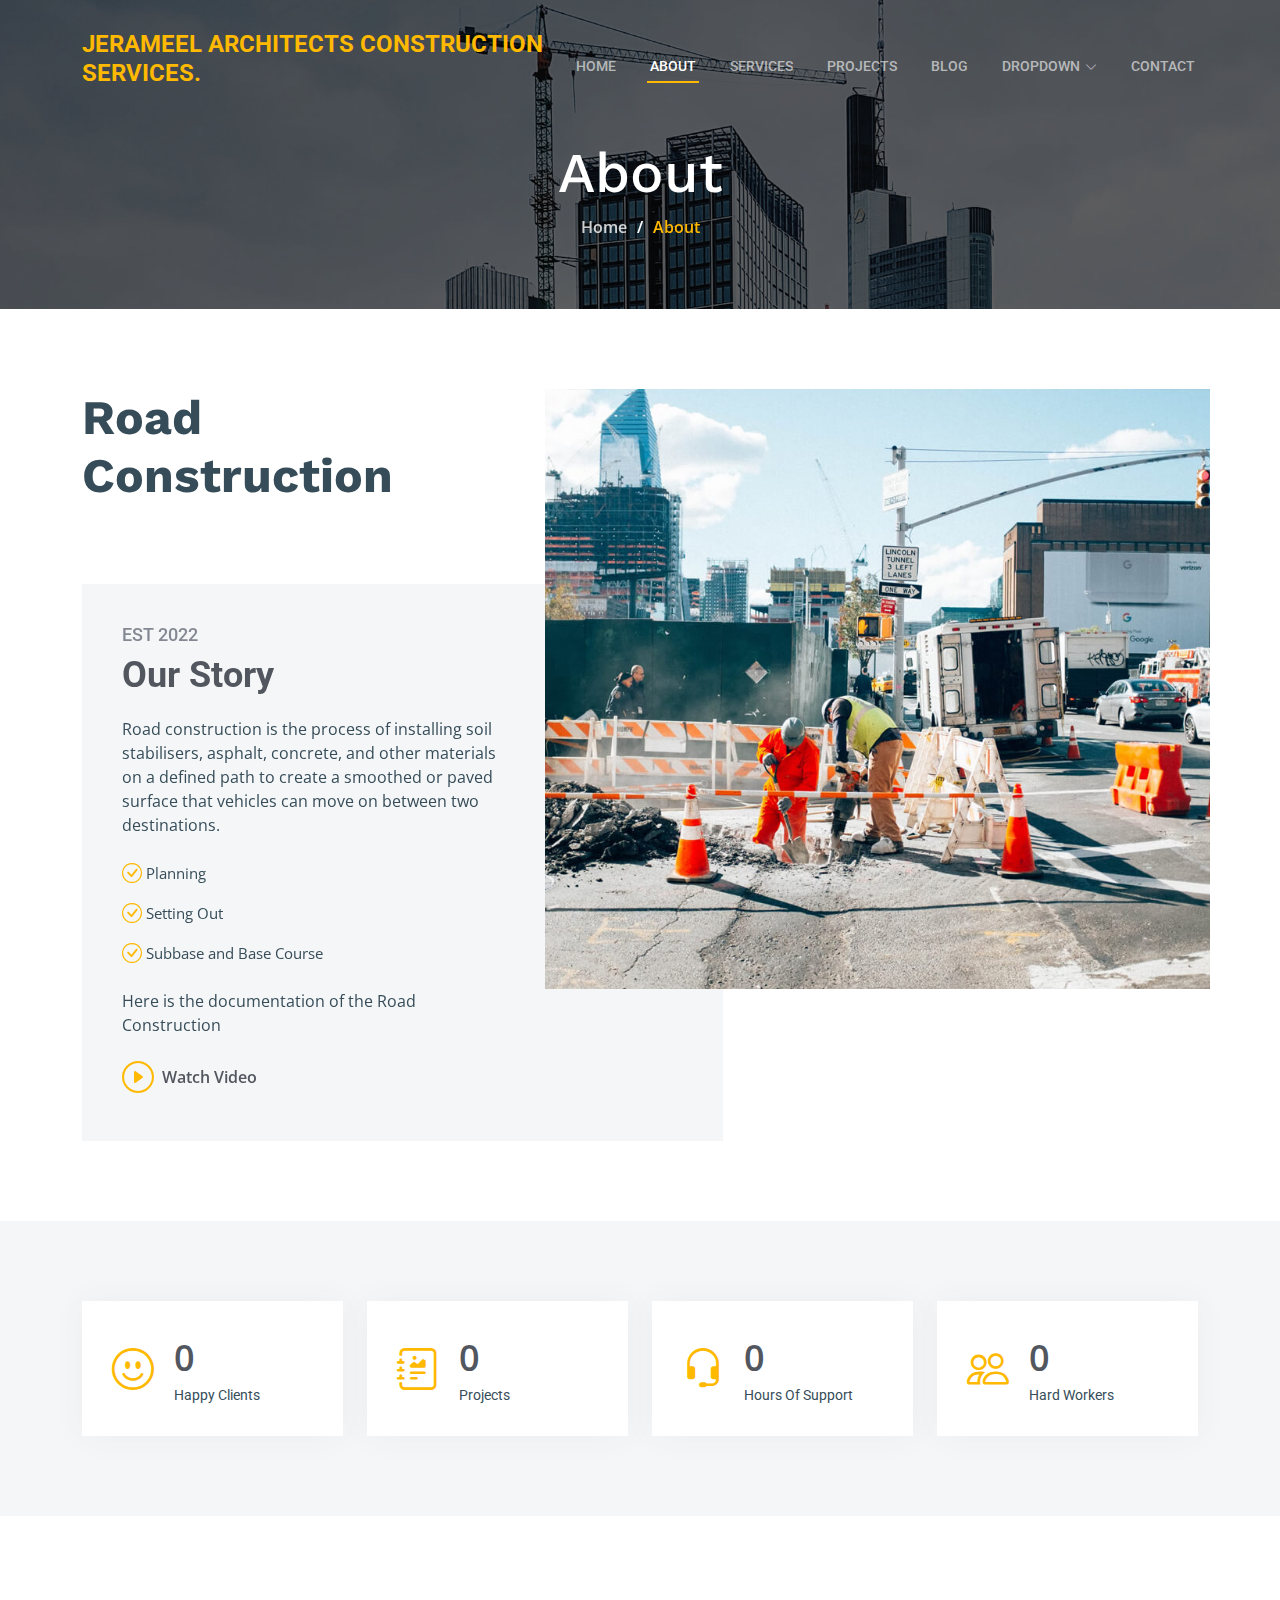
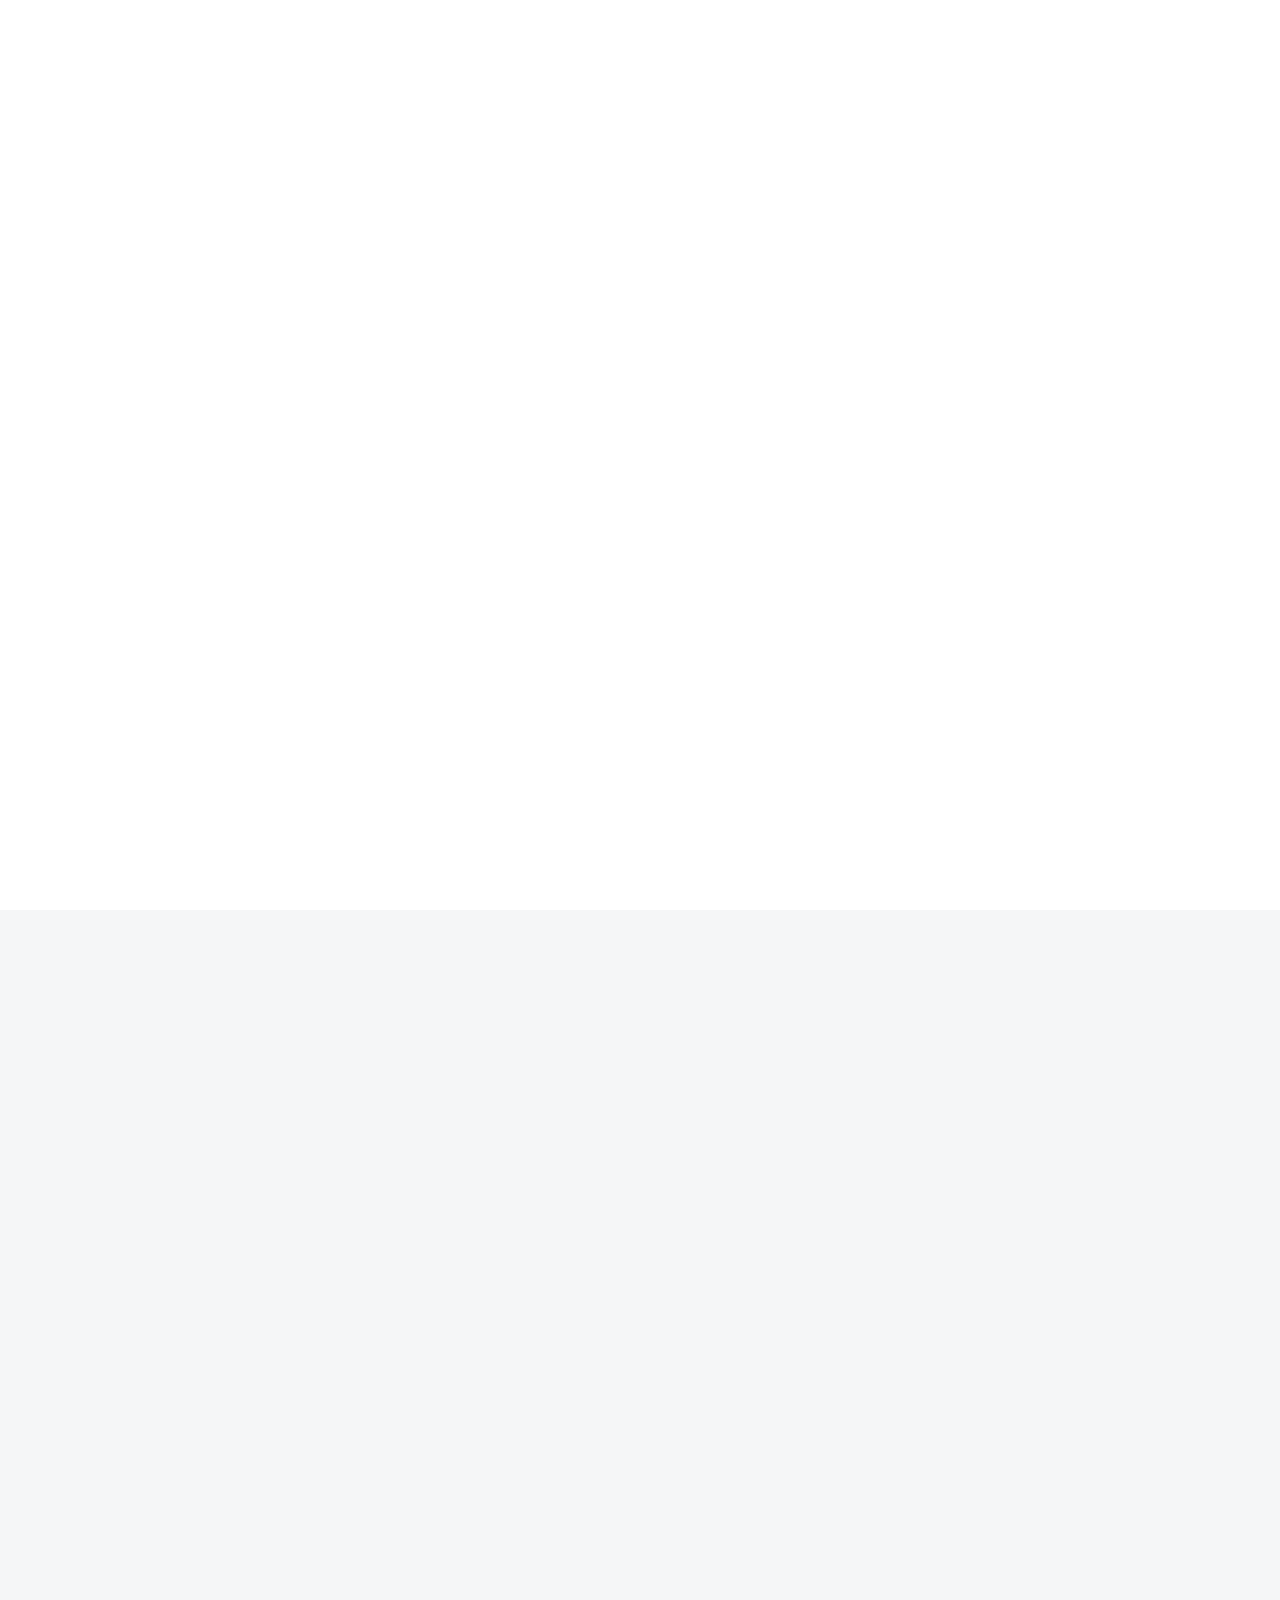
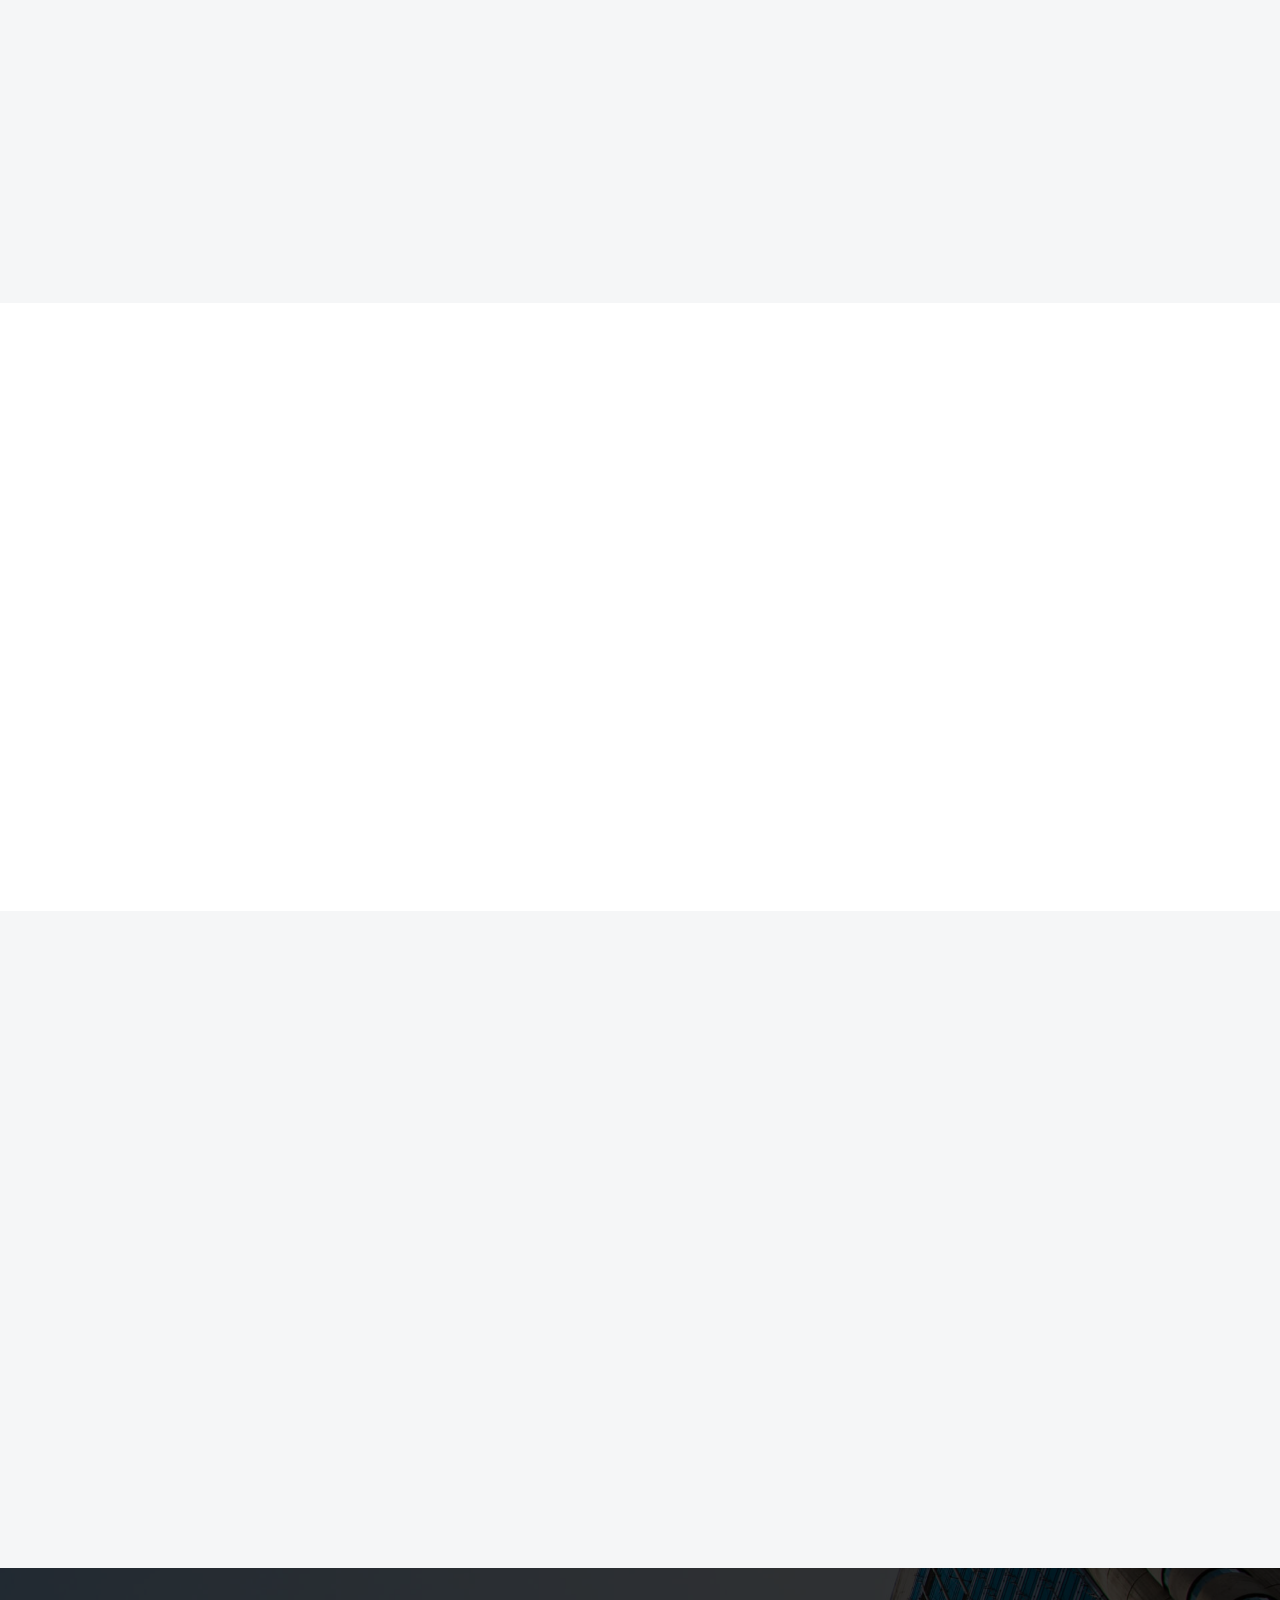
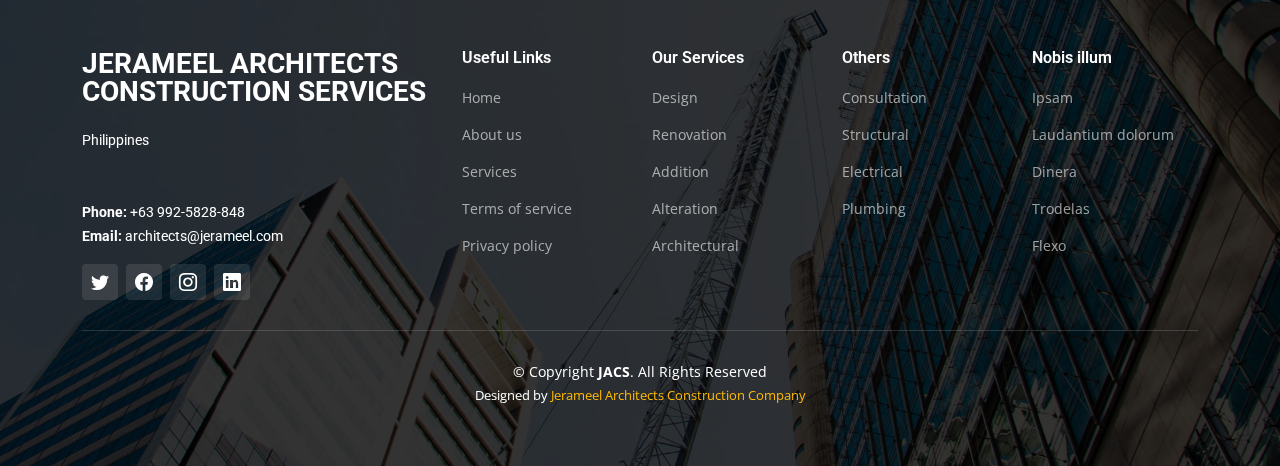
==== commit 7efc349b: "neww" ====
--- a/about.html
+++ b/about.html
@@ -1,4 +1,3 @@
-<<<<<<< HEAD
 <!DOCTYPE html>
 <html lang="en">
 
@@ -531,538 +530,4 @@
 
 </body>
 
-=======
-<!DOCTYPE html>
-<html lang="en">
-
-<head>
-  <meta charset="utf-8">
-  <meta content="width=device-width, initial-scale=1.0" name="viewport" >
-
-  <title>JACS okay</title>
-  <meta content="" name="description">
-  <meta content="" name="keywords">
-
-  <!-- Favicons -->
-  <link href="assets/img/favicon.png" rel="icon">
-  <link href="assets/img/apple-touch-icon.png" rel="apple-touch-icon">
-
-  <!-- Google Fonts -->
-  <link rel="preconnect" href="https://fonts.googleapis.com">
-  <link rel="preconnect" href="https://fonts.gstatic.com" crossorigin>
-  <link href="https://fonts.googleapis.com/css2?family=Open+Sans:ital,wght@0,300;0,400;0,500;0,600;0,700;1,300;1,400;1,600;1,700&family=Roboto:ital,wght@0,300;0,400;0,500;0,600;0,700;1,300;1,400;1,500;1,600;1,700&family=Work+Sans:ital,wght@0,300;0,400;0,500;0,600;0,700;1,300;1,400;1,500;1,600;1,700&display=swap" rel="stylesheet">
-
-  <!-- Vendor CSS Files -->
-  <link href="assets/vendor/bootstrap/css/bootstrap.min.css" rel="stylesheet">
-  <link href="assets/vendor/bootstrap-icons/bootstrap-icons.css" rel="stylesheet">
-  <link href="assets/vendor/fontawesome-free/css/all.min.css" rel="stylesheet">
-  <link href="assets/vendor/aos/aos.css" rel="stylesheet">
-  <link href="assets/vendor/glightbox/css/glightbox.min.css" rel="stylesheet">
-  <link href="assets/vendor/swiper/swiper-bundle.min.css" rel="stylesheet">
-
-  <!-- Template Main CSS File -->
-  <link href="assets/css/main.css" rel="stylesheet">
-
-  <!-- =======================================================
-  * Template Name: JACS - v1.3.0
-  * Template URL: https://bootstrapmade.com/JACS-bootstrap-construction-website-template/
-  * Author: BootstrapMade.com
-  * License: https://bootstrapmade.com/license/
-  ======================================================== -->
-</head>
-
-<body>
-
-  <!-- ======= Header ======= -->
-  <header id="header" class="header d-flex align-items-center">
-    <div class="container-fluid container-xl d-flex align-items-center justify-content-between">
-
-      <a href="index.html" class="logo d-flex align-items-center">
-        <!-- Uncomment the line below if you also wish to use an image logo -->
-        <!-- <img src="assets/img/logo.png" alt=""> -->
-        <h1><p style="color:#feb900">JERAMEEL ARCHITECTS CONSTRUCTION SERVICES.</p></h1>
-      </a>
-
-      <i class="mobile-nav-toggle mobile-nav-show bi bi-list"></i>
-      <i class="mobile-nav-toggle mobile-nav-hide d-none bi bi-x"></i>
-      <nav id="navbar" class="navbar">
-        <ul>
-          <li><a href="index.html">Home</a></li>
-          <li><a href="about.html" class="active">About</a></li>
-          <li><a href="services.html">Services</a></li>
-          <li><a href="projects.html">Projects</a></li>
-          <li><a href="blog.html">Blog</a></li>
-          <li class="dropdown"><a href="#"><span>Dropdown</span> <i class="bi bi-chevron-down dropdown-indicator"></i></a>
-            <ul>
-              <li><a href="#">Dropdown 1</a></li>
-              <li class="dropdown"><a href="#"><span>Deep Dropdown</span> <i class="bi bi-chevron-down dropdown-indicator"></i></a>
-                <ul>
-                  <li><a href="#">Deep Dropdown 1</a></li>
-                  <li><a href="#">Deep Dropdown 2</a></li>
-                  <li><a href="#">Deep Dropdown 3</a></li>
-                  <li><a href="#">Deep Dropdown 4</a></li>
-                  <li><a href="#">Deep Dropdown 5</a></li>
-                </ul>
-              </li>
-              <li><a href="#">Dropdown 2</a></li>
-              <li><a href="#">Dropdown 3</a></li>
-              <li><a href="#">Dropdown 4</a></li>
-            </ul>
-          </li>
-          <li><a href="contact.html">Contact</a></li>
-        </ul>
-      </nav><!-- .navbar -->
-
-    </div>
-  </header><!-- End Header -->
-
-  <main id="main">
-
-    <!-- ======= Breadcrumbs ======= -->
-    <div class="breadcrumbs d-flex align-items-center" style="background-image: url('assets/img/breadcrumbs-bg.jpg');">
-      <div class="container position-relative d-flex flex-column align-items-center" data-aos="fade">
-
-        <h2>About</h2>
-        <ol>
-          <li><a href="index.html">Home</a></li>
-          <li>About</li>
-        </ol>
-
-      </div>
-    </div><!-- End Breadcrumbs -->
-
-    <!-- ======= About Section ======= -->
-    <section id="about" class="about">
-      <div class="container" data-aos="fade-up">
-
-        <div class="row position-relative">
-
-          <div class="col-lg-7 about-img" style="background-image: url(assets/img/about.jpg);"></div>
-
-          <div class="col-lg-7">
-            <h2>Road Construction</h2>
-            <div class="our-story">
-              <h4>Est 2022</h4>
-              <h3>Our Story</h3>
-              <p>Road construction is the process of installing soil stabilisers, asphalt, concrete, and other materials on a defined path to create a smoothed or paved surface that vehicles can move on between two destinations.</p>
-              <ul>
-                <li><i class="bi bi-check-circle"></i> <span>Planning</span></li>
-                <li><i class="bi bi-check-circle"></i> <span>Setting Out</span></li>
-                <li><i class="bi bi-check-circle"></i> <span>Subbase and Base Course</span></li>
-              </ul>
-              <p>Here is the documentation of the Road Construction</p>
-
-              <div class="watch-video d-flex align-items-center position-relative">
-                <i class="bi bi-play-circle"></i>
-                <a href="https://www.youtube.com/watch?v=LXb3EKWsInQ" class="glightbox stretched-link">Watch Video</a>
-              </div>
-            </div>
-          </div>
-
-        </div>
-
-      </div>
-    </section>
-    <!-- End About Section -->
-
-    <!-- ======= Stats Counter Section ======= -->
-    <section id="stats-counter" class="stats-counter section-bg">
-      <div class="container">
-
-        <div class="row gy-4">
-
-          <div class="col-lg-3 col-md-6">
-            <div class="stats-item d-flex align-items-center w-100 h-100">
-              <i class="bi bi-emoji-smile color-blue flex-shrink-0"></i>
-              <div>
-                <span data-purecounter-start="0" data-purecounter-end="232" data-purecounter-duration="1" class="purecounter"></span>
-                <p>Happy Clients</p>
-              </div>
-            </div>
-          </div><!-- End Stats Item -->
-
-          <div class="col-lg-3 col-md-6">
-            <div class="stats-item d-flex align-items-center w-100 h-100">
-              <i class="bi bi-journal-richtext color-orange flex-shrink-0"></i>
-              <div>
-                <span data-purecounter-start="0" data-purecounter-end="521" data-purecounter-duration="1" class="purecounter"></span>
-                <p>Projects</p>
-              </div>
-            </div>
-          </div><!-- End Stats Item -->
-
-          <div class="col-lg-3 col-md-6">
-            <div class="stats-item d-flex align-items-center w-100 h-100">
-              <i class="bi bi-headset color-green flex-shrink-0"></i>
-              <div>
-                <span data-purecounter-start="0" data-purecounter-end="1463" data-purecounter-duration="1" class="purecounter"></span>
-                <p>Hours Of Support</p>
-              </div>
-            </div>
-          </div><!-- End Stats Item -->
-
-          <div class="col-lg-3 col-md-6">
-            <div class="stats-item d-flex align-items-center w-100 h-100">
-              <i class="bi bi-people color-pink flex-shrink-0"></i>
-              <div>
-                <span data-purecounter-start="0" data-purecounter-end="15" data-purecounter-duration="1" class="purecounter"></span>
-                <p>Hard Workers</p>
-              </div>
-            </div>
-          </div><!-- End Stats Item -->
-
-        </div>
-
-      </div>
-    </section><!-- End Stats Counter Section -->
-
-    <!-- ======= Alt Services Section ======= -->
-    <section id="alt-services" class="alt-services">
-      <div class="container" data-aos="fade-up">
-
-        <div class="row justify-content-around gy-4">
-          <div class="col-lg-6 img-bg" style="background-image: url(assets/img/alt-services.jpg);" data-aos="zoom-in" data-aos-delay="100"></div>
-
-          <div class="col-lg-5 d-flex flex-column justify-content-center">
-            <h3>Enim quis est voluptatibus aliquid consequatur fugiat</h3>
-            <p>Esse voluptas cumque vel exercitationem. Reiciendis est hic accusamus. Non ipsam et sed minima temporibus laudantium. Soluta voluptate sed facere corporis dolores excepturi</p>
-
-            <div class="icon-box d-flex position-relative" data-aos="fade-up" data-aos-delay="100">
-              <i class="bi bi-easel flex-shrink-0"></i>
-              <div>
-                <h4><a href="" class="stretched-link">Lorem Ipsum</a></h4>
-                <p>Voluptatum deleniti atque corrupti quos dolores et quas molestias excepturi sint occaecati cupiditate non provident</p>
-              </div>
-            </div><!-- End Icon Box -->
-
-            <div class="icon-box d-flex position-relative" data-aos="fade-up" data-aos-delay="200">
-              <i class="bi bi-patch-check flex-shrink-0"></i>
-              <div>
-                <h4><a href="" class="stretched-link">Nemo Enim</a></h4>
-                <p>At vero eos et accusamus et iusto odio dignissimos ducimus qui blanditiis praesentium voluptatum deleniti atque</p>
-              </div>
-            </div><!-- End Icon Box -->
-
-            <div class="icon-box d-flex position-relative" data-aos="fade-up" data-aos-delay="300">
-              <i class="bi bi-brightness-high flex-shrink-0"></i>
-              <div>
-                <h4><a href="" class="stretched-link">Dine Pad</a></h4>
-                <p>Explicabo est voluptatum asperiores consequatur magnam. Et veritatis odit. Sunt aut deserunt minus aut eligendi omnis</p>
-              </div>
-            </div><!-- End Icon Box -->
-
-            <div class="icon-box d-flex position-relative" data-aos="fade-up" data-aos-delay="400">
-              <i class="bi bi-brightness-high flex-shrink-0"></i>
-              <div>
-                <h4><a href="" class="stretched-link">Tride clov</a></h4>
-                <p>Est voluptatem labore deleniti quis a delectus et. Saepe dolorem libero sit non aspernatur odit amet. Et eligendi</p>
-              </div>
-            </div><!-- End Icon Box -->
-
-          </div>
-        </div>
-
-      </div>
-    </section><!-- End Alt Services Section -->
-
-    <!-- ======= Alt Services Section 2 ======= -->
-    <section id="alt-services-2" class="alt-services section-bg">
-      <div class="container" data-aos="fade-up">
-
-        <div class="row justify-content-around gy-4">
-          <div class="col-lg-5 d-flex flex-column justify-content-center">
-            <h3>Non quasi officia eum nobis et rerum epudiandae rem voluptatem</h3>
-            <p>Maxime quia dolorum alias perspiciatis. Earum voluptatem sint at non. Ducimus maxime minima iste magni sit praesentium assumenda minus. Amet rerum saepe tempora vero.</p>
-
-            <div class="icon-box d-flex position-relative" data-aos="fade-up" data-aos-delay="100">
-              <i class="bi bi-easel flex-shrink-0"></i>
-              <div>
-                <h4><a href="" class="stretched-link">Lorem Ipsum</a></h4>
-                <p>Voluptatum deleniti atque corrupti quos dolores et quas molestias excepturi sint occaecati cupiditate non provident</p>
-              </div>
-            </div><!-- End Icon Box -->
-
-            <div class="icon-box d-flex position-relative" data-aos="fade-up" data-aos-delay="200">
-              <i class="bi bi-patch-check flex-shrink-0"></i>
-              <div>
-                <h4><a href="" class="stretched-link">Nemo Enim</a></h4>
-                <p>At vero eos et accusamus et iusto odio dignissimos ducimus qui blanditiis praesentium voluptatum deleniti atque</p>
-              </div>
-            </div><!-- End Icon Box -->
-
-            <div class="icon-box d-flex position-relative" data-aos="fade-up" data-aos-delay="300">
-              <i class="bi bi-brightness-high flex-shrink-0"></i>
-              <div>
-                <h4><a href="" class="stretched-link">Dine Pad</a></h4>
-                <p>Explicabo est voluptatum asperiores consequatur magnam. Et veritatis odit. Sunt aut deserunt minus aut eligendi omnis</p>
-              </div>
-            </div><!-- End Icon Box -->
-
-            <div class="icon-box d-flex position-relative" data-aos="fade-up" data-aos-delay="400">
-              <i class="bi bi-brightness-high flex-shrink-0"></i>
-              <div>
-                <h4><a href="" class="stretched-link">Tride clov</a></h4>
-                <p>Est voluptatem labore deleniti quis a delectus et. Saepe dolorem libero sit non aspernatur odit amet. Et eligendi</p>
-              </div>
-            </div><!-- End Icon Box -->
-          </div>
-
-          <div class="col-lg-6 img-bg" style="background-image: url(assets/img/alt-services-2.jpg);" data-aos="zoom-in" data-aos-delay="100"></div>
-        </div>
-
-      </div>
-    </section><!-- End Alt Services Section 2 -->
-
-    <!-- ======= Our Team Section ======= -->
-    <section id="team" class="team">
-      <div class="container" data-aos="fade-up">
-
-        <div class="section-header">
-          <h2>Our Team</h2>
-          <p>Best of the best.</p>
-        </div>
-
-        <div class="row gy-5">
-
-          <div class="col-lg-4 member" data-aos="fade-up" data-aos-delay="100">
-            <div class="member-img">
-              <img src="assets/img/team/team-1.jpg" class="img-fluid" alt="">
-              <div class="social">
-                <a href="#"><i class="bi bi-twitter"></i></a>
-                <a href="#"><i class="bi bi-facebook"></i></a>
-                <a href="#"><i class="bi bi-instagram"></i></a>
-                <a href="#"><i class="bi bi-linkedin"></i></a>
-              </div>
-            </div>
-            <div class="member-info text-center">
-              <h4>Arch. Jerameel Verano Mina</h4>
-              <span>Chief Executive Officer</span>
-              <p>Pogi</p>
-            </div>
-          </div><!-- End Team Member -->
-
-      
-    </section><!-- End Our Team Section -->
-
-    <!-- ======= Testimonials Section ======= -->
-    <section id="testimonials" class="testimonials section-bg">
-      <div class="container" data-aos="fade-up">
-
-        <div class="section-header">
-          <h2>Testimonials</h2>
-          <p>Here are the testimony or comments we served</p>
-        </div>
-
-        <div class="slides-2 swiper">
-          <div class="swiper-wrapper">
-
-            <div class="swiper-slide">
-              <div class="testimonial-wrap">
-                <div class="testimonial-item">
-                  <img src="assets/img/testimonials/testimonials-1.jpg" class="testimonial-img" alt="">
-                  <h3>Saul Goodman</h3>
-                  <h4>Ceo &amp; Founder</h4>
-                  <div class="stars">
-                    <i class="bi bi-star-fill"></i><i class="bi bi-star-fill"></i><i class="bi bi-star-fill"></i><i class="bi bi-star-fill"></i><i class="bi bi-star-fill"></i>
-                  </div>
-                  <p>
-                    <i class="bi bi-quote quote-icon-left"></i>
-                    Proin iaculis purus consequat sem cure digni ssim donec porttitora entum suscipit rhoncus. Accusantium quam, ultricies eget id, aliquam eget nibh et. Maecen aliquam, risus at semper.
-                    <i class="bi bi-quote quote-icon-right"></i>
-                  </p>
-                </div>
-              </div>
-            </div><!-- End testimonial item -->
-
-            <div class="swiper-slide">
-              <div class="testimonial-wrap">
-                <div class="testimonial-item">
-                  <img src="assets/img/testimonials/testimonials-2.jpg" class="testimonial-img" alt="">
-                  <h3>Sara Wilsson</h3>
-                  <h4>Designer</h4>
-                  <div class="stars">
-                    <i class="bi bi-star-fill"></i><i class="bi bi-star-fill"></i><i class="bi bi-star-fill"></i><i class="bi bi-star-fill"></i><i class="bi bi-star-fill"></i>
-                  </div>
-                  <p>
-                    <i class="bi bi-quote quote-icon-left"></i>
-                    Export tempor illum tamen malis malis eram quae irure esse labore quem cillum quid cillum eram malis quorum velit fore eram velit sunt aliqua noster fugiat irure amet legam anim culpa.
-                    <i class="bi bi-quote quote-icon-right"></i>
-                  </p>
-                </div>
-              </div>
-            </div><!-- End testimonial item -->
-
-            <div class="swiper-slide">
-              <div class="testimonial-wrap">
-                <div class="testimonial-item">
-                  <img src="assets/img/testimonials/testimonials-3.jpg" class="testimonial-img" alt="">
-                  <h3>Jena Karlis</h3>
-                  <h4>Store Owner</h4>
-                  <div class="stars">
-                    <i class="bi bi-star-fill"></i><i class="bi bi-star-fill"></i><i class="bi bi-star-fill"></i><i class="bi bi-star-fill"></i><i class="bi bi-star-fill"></i>
-                  </div>
-                  <p>
-                    <i class="bi bi-quote quote-icon-left"></i>
-                    Enim nisi quem export duis labore cillum quae magna enim sint quorum nulla quem veniam duis minim tempor labore quem eram duis noster aute amet eram fore quis sint minim.
-                    <i class="bi bi-quote quote-icon-right"></i>
-                  </p>
-                </div>
-              </div>
-            </div><!-- End testimonial item -->
-
-            <div class="swiper-slide">
-              <div class="testimonial-wrap">
-                <div class="testimonial-item">
-                  <img src="assets/img/testimonials/testimonials-4.jpg" class="testimonial-img" alt="">
-                  <h3>Matt Brandon</h3>
-                  <h4>Freelancer</h4>
-                  <div class="stars">
-                    <i class="bi bi-star-fill"></i><i class="bi bi-star-fill"></i><i class="bi bi-star-fill"></i><i class="bi bi-star-fill"></i><i class="bi bi-star-fill"></i>
-                  </div>
-                  <p>
-                    <i class="bi bi-quote quote-icon-left"></i>
-                    Fugiat enim eram quae cillum dolore dolor amet nulla culpa multos export minim fugiat minim velit minim dolor enim duis veniam ipsum anim magna sunt elit fore quem dolore labore illum veniam.
-                    <i class="bi bi-quote quote-icon-right"></i>
-                  </p>
-                </div>
-              </div>
-            </div><!-- End testimonial item -->
-
-            <div class="swiper-slide">
-              <div class="testimonial-wrap">
-                <div class="testimonial-item">
-                  <img src="assets/img/testimonials/testimonials-5.jpg" class="testimonial-img" alt="">
-                  <h3>John Larson</h3>
-                  <h4>Entrepreneur</h4>
-                  <div class="stars">
-                    <i class="bi bi-star-fill"></i><i class="bi bi-star-fill"></i><i class="bi bi-star-fill"></i><i class="bi bi-star-fill"></i><i class="bi bi-star-fill"></i>
-                  </div>
-                  <p>
-                    <i class="bi bi-quote quote-icon-left"></i>
-                    Quis quorum aliqua sint quem legam fore sunt eram irure aliqua veniam tempor noster veniam enim culpa labore duis sunt culpa nulla illum cillum fugiat legam esse veniam culpa fore nisi cillum quid.
-                    <i class="bi bi-quote quote-icon-right"></i>
-                  </p>
-                </div>
-              </div>
-            </div><!-- End testimonial item -->
-
-          </div>
-          <div class="swiper-pagination"></div>
-        </div>
-
-      </div>
-    </section><!-- End Testimonials Section -->
-
-  </main><!-- End #main -->
-
-  <!-- ======= Footer ======= -->
-  <footer id="footer" class="footer">
-
-    <div class="footer-content position-relative">
-      <div class="container">
-        <div class="row">
-
-          <div class="col-lg-4 col-md-6">
-            <div class="footer-info">
-              <h3>JERAMEEL ARCHITECTS CONSTRUCTION SERVICES</h3>
-              <p>
-                Philippines <br>
-               <br><br>
-                <strong>Phone:</strong> +63 992-5828-848<br>
-                <strong>Email:</strong> architects@jerameel.com<br>
-              </p>
-              <div class="social-links d-flex mt-3">
-                <a href="#" class="d-flex align-items-center justify-content-center"><i class="bi bi-twitter"></i></a>
-                <a href="#" class="d-flex align-items-center justify-content-center"><i class="bi bi-facebook"></i></a>
-                <a href="#" class="d-flex align-items-center justify-content-center"><i class="bi bi-instagram"></i></a>
-                <a href="#" class="d-flex align-items-center justify-content-center"><i class="bi bi-linkedin"></i></a>
-              </div>
-            </div>
-          </div><!-- End footer info column-->
-
-          <div class="col-lg-2 col-md-3 footer-links">
-            <h4>Useful Links</h4>
-            <ul>
-              <li><a href="#">Home</a></li>
-              <li><a href="#">About us</a></li>
-              <li><a href="#">Services</a></li>
-              <li><a href="#">Terms of service</a></li>
-              <li><a href="#">Privacy policy</a></li>
-            </ul>
-          </div><!-- End footer links column-->
-
-          <div class="col-lg-2 col-md-3 footer-links">
-            <h4>Our Services</h4>
-            <ul>
-              <li><a href="#">Design</a></li>
-              <li><a href="#">Renovation</a></li>
-              <li><a href="#">Addition</a></li>
-              <li><a href="#">Alteration</a></li>
-              <li><a href="#">Architectural</a></li>
-
-            </ul>
-          </div><!-- End footer links column-->
-
-          <div class="col-lg-2 col-md-3 footer-links">
-            <h4>Others </h4>
-            <ul>
-              <li><a href="#">Consultation</a></li>
-              <li><a href="#">Structural</a></li>
-              <li><a href="#">Electrical</a></li>
-              <li><a href="#">Plumbing</a></li>
-            </ul>
-          </div><!-- End footer links column-->
-
-          <div class="col-lg-2 col-md-3 footer-links">
-            <h4>Nobis illum</h4>
-            <ul>
-              <li><a href="#">Ipsam</a></li>
-              <li><a href="#">Laudantium dolorum</a></li>
-              <li><a href="#">Dinera</a></li>
-              <li><a href="#">Trodelas</a></li>
-              <li><a href="#">Flexo</a></li>
-            </ul>
-          </div><!-- End footer links column-->
-
-        </div>
-      </div>
-    </div>
-
-    <div class="footer-legal text-center position-relative">
-      <div class="container">
-        <div class="copyright">
-          &copy; Copyright <strong><span>JACS</span></strong>. All Rights Reserved
-        </div>
-        <div class="credits">
-          <!-- All the links in the footer should remain intact. -->
-          <!-- You can delete the links only if you purchased the pro version. -->
-          <!-- Licensing information: https://bootstrapmade.com/license/ -->
-          <!-- Purchase the pro version with working PHP/AJAX contact form: https://bootstrapmade.com/JACS-bootstrap-construction-website-template/ -->
-          Designed by <a href="">Jerameel Architects Construction Company</a>
-        </div>
-      </div>
-    </div>
-
-  </footer>
-  <!-- End Footer -->
-
-  <a href="#" class="scroll-top d-flex align-items-center justify-content-center"><i class="bi bi-arrow-up-short"></i></a>
-
-  <div id="preloader"></div>
-
-  <!-- Vendor JS Files -->
-  <script src="assets/vendor/bootstrap/js/bootstrap.bundle.min.js"></script>
-  <script src="assets/vendor/aos/aos.js"></script>
-  <script src="assets/vendor/glightbox/js/glightbox.min.js"></script>
-  <script src="assets/vendor/isotope-layout/isotope.pkgd.min.js"></script>
-  <script src="assets/vendor/swiper/swiper-bundle.min.js"></script>
-  <script src="assets/vendor/purecounter/purecounter_vanilla.js"></script>
-  <script src="assets/vendor/php-email-form/validate.js"></script>
-
-  <!-- Template Main JS File -->
-  <script src="assets/js/main.js"></script>
-
-</body>
-
->>>>>>> 11fae6068e0ec51254b02f1faadb4f8a00b2cb44
 </html>